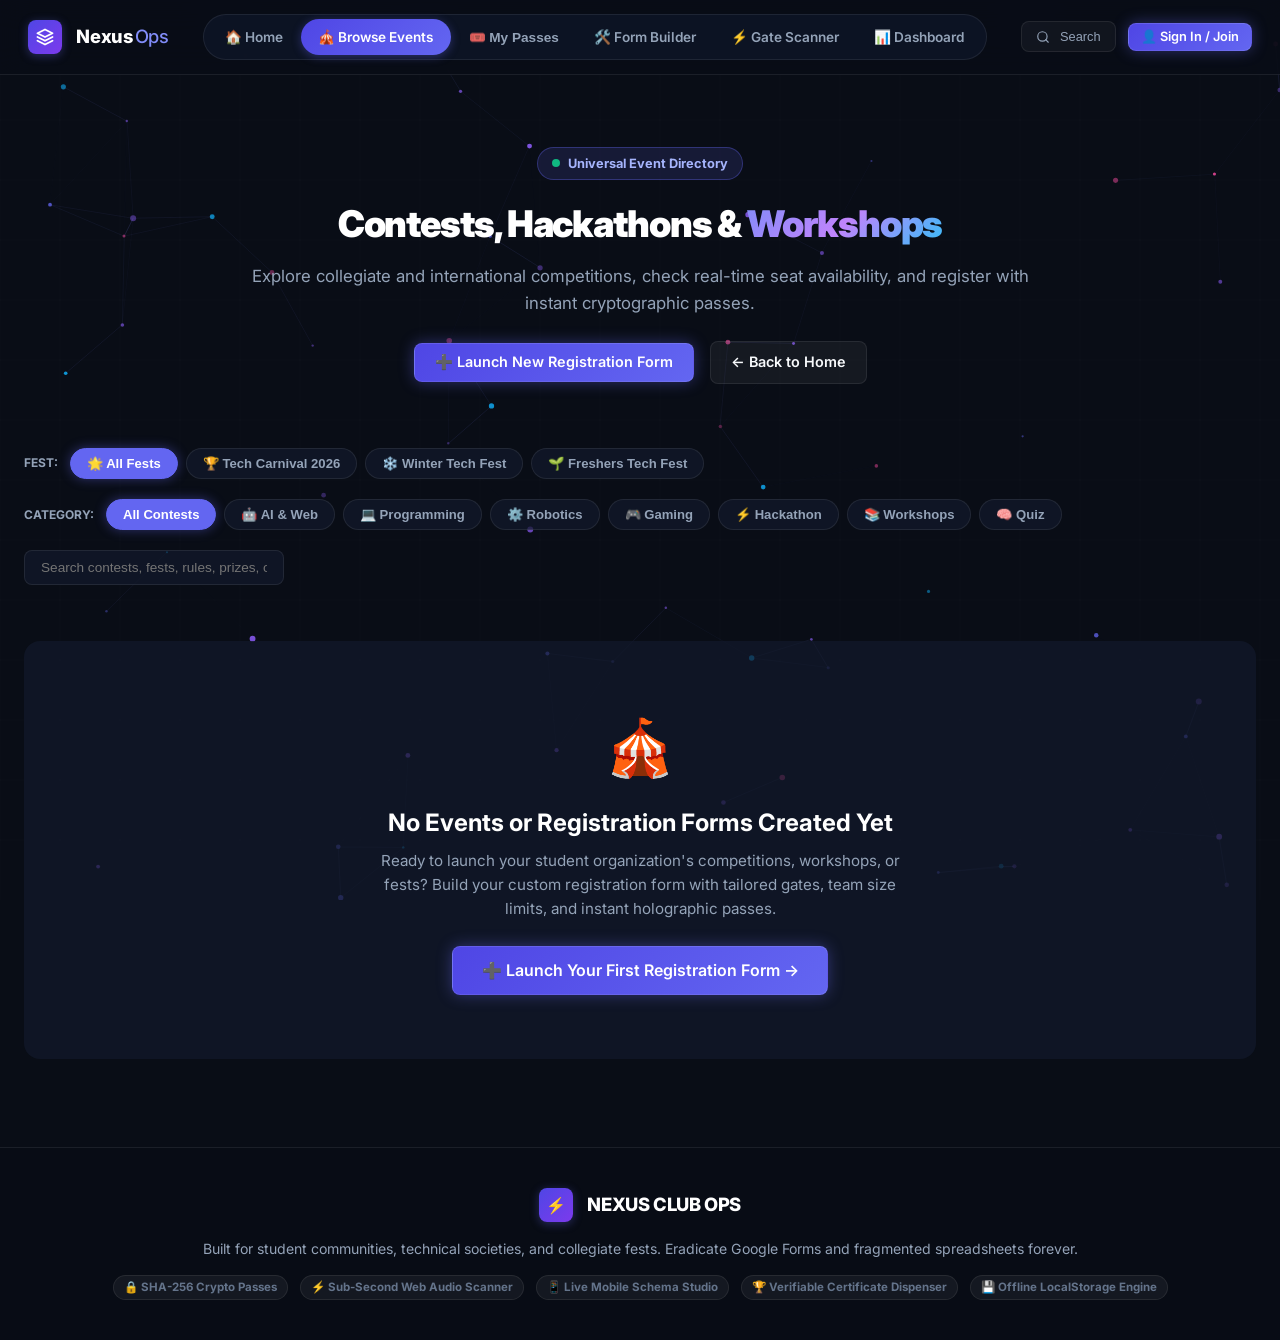
==== events.html @ 8cc02a8b "Create separate events.html showcase hyperlink and add dedicated landing page button" ====
<!DOCTYPE html>
<html lang="en">
<head>
  <meta charset="UTF-8">
  <meta name="viewport" content="width=device-width, initial-scale=1.0">
  <title>Events & Contests Showcase — NEXUS CLUB OPS</title>
  <meta name="description" content="Explore, filter, and register for university contests, hackathons, and workshops. Instant holographic passes with 0.4s gate check-in.">

  <!-- Inter and JetBrains Mono Fonts -->
  <link rel="preconnect" href="https://fonts.googleapis.com">
  <link rel="preconnect" href="https://fonts.gstatic.com" crossorigin>
  <link href="https://fonts.googleapis.com/css2?family=Inter:wght@300;400;500;600;700;800;900&family=JetBrains+Mono:wght@400;600;800&display=swap" rel="stylesheet">

  <link rel="stylesheet" href="styles/main.css">
</head>
<body>

  <!-- Interactive Constellation Network Canvas Background -->
  <canvas id="networkCanvas"></canvas>

  <div class="app-wrapper">
    <!-- Navigation Header -->
    <header class="nav-header">
      <div class="nav-inner">
        <div class="brand-group" onclick="window.location.href='index.html'" style="cursor:pointer;">
          <div class="brand-symbol">
            <svg width="18" height="18" viewBox="0 0 24 24" fill="none" stroke="currentColor" stroke-width="2.5" stroke-linecap="round" stroke-linejoin="round">
              <polygon points="12 2 2 7 12 12 22 7 12 2"></polygon>
              <polyline points="2 17 12 22 22 17"></polyline>
              <polyline points="2 12 12 17 22 12"></polyline>
            </svg>
          </div>
          <div class="brand-title-wrap">
            <span class="brand-name">Nexus<span class="brand-accent">Ops</span></span>
          </div>
        </div>

        <!-- Mode Navigation Tabs -->
        <nav class="nav-tabs-bar" aria-label="Main Navigation">
          <a href="index.html" class="nav-tab-btn">🏠 Home</a>
          <a href="events.html" class="nav-tab-btn active">🎪 Browse Events</a>
          <button class="nav-tab-btn" data-tab="myregs" onclick="window.nexusApp.openMyRegistrationsModal()">🎟️ My Passes</button>
          <a href="index.html?tab=studio" class="nav-tab-btn">🛠️ Form Builder</a>
          <a href="index.html?tab=scanner" class="nav-tab-btn">⚡ Gate Scanner</a>
          <a href="index.html?tab=admin" class="nav-tab-btn">📊 Dashboard</a>
        </nav>

        <!-- Right Actions -->
        <div class="nav-actions-right">
          <button class="search-trigger-btn" onclick="window.nexusApp.toggleCommandPalette()" title="Search">
            <svg width="14" height="14" viewBox="0 0 24 24" fill="none" stroke="currentColor" stroke-width="2" stroke-linecap="round" stroke-linejoin="round">
              <circle cx="11" cy="11" r="8"></circle>
              <line x1="21" y1="21" x2="16.65" y2="16.65"></line>
            </svg>
            <span>Search</span>
          </button>

          <!-- Authentication Profile & Sign-In Slot -->
          <div id="navAuthSlot"></div>
        </div>
      </div>
    </header>

    <!-- Main Events Showcase Content -->
    <main class="main-content">
      <section id="tabView-arena" class="tab-view-section active">
        
        <!-- Dedicated Header for Events Directory -->
        <div class="events-page-header">
          <div class="events-header-badge">
            <span class="live-pulse"></span>
            <span>Universal Event Directory</span>
          </div>
          <h1 class="events-page-title">
            Contests, Hackathons & <span class="gradient-text">Workshops</span>
          </h1>
          <p class="events-page-desc">
            Explore collegiate and international competitions, check real-time seat availability, and register with instant cryptographic passes.
          </p>
          <div class="events-header-actions">
            <button class="btn btn-primary btn-glow" onclick="window.nexusApp.handleCreateFormClick()">
              ➕ Launch New Registration Form
            </button>
            <a href="index.html" class="btn btn-secondary">
              &larr; Back to Home
            </a>
          </div>
        </div>

        <!-- Event Showcase & Filter Anchor (Rulebook Section) -->
        <div id="arenaFilterAnchor" class="arena-filter-bar">
          <div class="filter-pills-row" id="festFilterPillsRow">
            <span style="font-size:0.75rem; font-weight:700; color:var(--text-muted); text-transform:uppercase; margin-right:4px;">Fest:</span>
            <button class="filter-pill active" data-fest="all" onclick="window.nexusApp.setFestFilter('all')">
              🌟 All Fests
            </button>
            <button class="filter-pill" data-fest="fest-techcarnival-2026" onclick="window.nexusApp.setFestFilter('fest-techcarnival-2026')">
              🏆 Tech Carnival 2026
            </button>
            <button class="filter-pill" data-fest="fest-wintertech-2026" onclick="window.nexusApp.setFestFilter('fest-wintertech-2026')">
              ❄️ Winter Tech Fest
            </button>
            <button class="filter-pill" data-fest="fest-freshers-2027" onclick="window.nexusApp.setFestFilter('fest-freshers-2027')">
              🌱 Freshers Tech Fest
            </button>
          </div>

          <div class="filter-pills-row" id="categoryFilterPillsRow">
            <span style="font-size:0.75rem; font-weight:700; color:var(--text-muted); text-transform:uppercase; margin-right:4px;">Category:</span>
            <button class="filter-pill active" data-filter="all" onclick="window.nexusApp.setFilter('all')">
              All Contests
            </button>
            <button class="filter-pill" data-filter="ai" onclick="window.nexusApp.setFilter('ai')">
              🤖 AI & Web
            </button>
            <button class="filter-pill" data-filter="programming" onclick="window.nexusApp.setFilter('programming')">
              💻 Programming
            </button>
            <button class="filter-pill" data-filter="robotics" onclick="window.nexusApp.setFilter('robotics')">
              ⚙️ Robotics
            </button>
            <button class="filter-pill" data-filter="gaming" onclick="window.nexusApp.setFilter('gaming')">
              🎮 Gaming
            </button>
            <button class="filter-pill" data-filter="hackathon" onclick="window.nexusApp.setFilter('hackathon')">
              ⚡ Hackathon
            </button>
            <button class="filter-pill" data-filter="workshop" onclick="window.nexusApp.setFilter('workshop')">
              📚 Workshops
            </button>
            <button class="filter-pill" data-filter="quiz" onclick="window.nexusApp.setFilter('quiz')">
              🧠 Quiz
            </button>
          </div>

          <input type="text" id="eventSearchInput" class="events-search-input" 
            placeholder="Search contests, fests, rules, prizes, or venues..." 
            oninput="window.nexusApp.handleSearch(this.value)" />
        </div>

        <!-- Dynamic Events Grid -->
        <div id="eventsGridContainer" class="events-grid">
          <!-- Populated dynamically by app.js -->
        </div>

      </section>
    </main>

    <!-- Global Modal Container for Registration, Holographic Badges & Certificates -->
    <div id="globalModalContainer"></div>

    <!-- Quick Command Palette Modal (Ctrl+K) -->
    <div id="commandPaletteModal" class="command-palette-modal hidden" onclick="if(event.target===this) window.nexusApp.closeCommandPalette()">
      <div class="command-palette-card">
        <div class="cp-input-wrap">
          <span class="cp-icon">⚡</span>
          <input type="text" id="commandPaletteInput" class="cp-input" placeholder="Type to search events, switch views, or register..."
            oninput="window.nexusApp.renderCommandPaletteItems(this.value)" />
          <span class="kbd-shortcut">ESC</span>
        </div>
        <div class="cp-list" id="commandPaletteList"></div>
      </div>
    </div>

    <!-- Application Footer -->
    <footer class="app-footer">
      <div class="footer-inner">
        <div class="brand-group" onclick="window.location.href='index.html'" style="cursor:pointer;">
          <div class="brand-symbol">⚡</div>
          <span class="brand-name">NEXUS CLUB OPS</span>
        </div>
        <p class="footer-tagline">
          Built for student communities, technical societies, and collegiate fests. Eradicate Google Forms and fragmented spreadsheets forever.
        </p>
        <div class="footer-badges">
          <span class="f-badge">🔒 SHA-256 Crypto Passes</span>
          <span class="f-badge">⚡ Sub-Second Web Audio Scanner</span>
          <span class="f-badge">📱 Live Mobile Schema Studio</span>
          <span class="f-badge">🏆 Verifiable Certificate Dispenser</span>
          <span class="f-badge">💾 Offline LocalStorage Engine</span>
        </div>
      </div>
    </footer>
  </div>

  <!-- Application Bootstrap -->
  <script type="module" src="scripts/app.js"></script>
</body>
</html>
---- styles/main.css ----
/* ==========================================================================
   NEXUS CLUB OPS - NEXT-GEN SMART CAMPUS & FEST OPERATIONS OS
   ========================================================================== */

:root {
  --bg-primary: #090d16;
  --bg-secondary: #0f172a;
  --bg-card: rgba(18, 26, 44, 0.72);
  --bg-card-hover: rgba(26, 38, 64, 0.85);
  --border-subtle: rgba(255, 255, 255, 0.08);
  --border-glow: rgba(99, 102, 241, 0.35);

  --accent-indigo: #6366f1;
  --accent-violet: #8b5cf6;
  --accent-cyan: #06b6d4;
  --accent-emerald: #10b981;
  --accent-amber: #f59e0b;
  --accent-rose: #f43f5e;

  --text-main: #f8fafc;
  --text-muted: #94a3b8;
  --text-dim: #64748b;

  --font-main: 'Inter', -apple-system, BlinkMacSystemFont, 'Segoe UI', Roboto, sans-serif;
  --font-mono: 'JetBrains Mono', 'Fira Code', Menlo, Consolas, monospace;

  --radius-sm: 8px;
  --radius-md: 14px;
  --radius-lg: 20px;
  --radius-xl: 28px;

  --shadow-glow: 0 0 25px rgba(99, 102, 241, 0.25);
  --shadow-card: 0 10px 30px -10px rgba(0, 0, 0, 0.6);
}

*, *::before, *::after {
  box-sizing: border-box;
  margin: 0;
  padding: 0;
}

body {
  font-family: var(--font-main);
  background-color: var(--bg-primary);
  color: var(--text-main);
  line-height: 1.5;
  overflow-x: hidden;
  min-height: 100vh;
  position: relative;
  -webkit-font-smoothing: antialiased;
}

/* Background Canvas */
#networkCanvas {
  position: fixed;
  top: 0;
  left: 0;
  width: 100vw;
  height: 100vh;
  z-index: 0;
  pointer-events: auto;
}

.mono {
  font-family: var(--font-mono);
}

.app-wrapper {
  position: relative;
  z-index: 1;
  display: flex;
  flex-direction: column;
  min-height: 100vh;
}

/* ==========================================================================
   NAVIGATION HEADER
   ========================================================================== */

.nav-header {
  position: sticky;
  top: 0;
  z-index: 100;
  background: rgba(9, 13, 22, 0.82);
  backdrop-filter: blur(16px);
  -webkit-backdrop-filter: blur(16px);
  border-bottom: 1px solid var(--border-subtle);
  padding: 0.85rem 1.75rem;
}

.nav-inner {
  max-width: 1400px;
  margin: 0 auto;
  display: flex;
  align-items: center;
  justify-content: space-between;
  gap: 1.5rem;
}

.brand-group {
  display: flex;
  align-items: center;
  gap: 0.9rem;
  text-decoration: none;
  color: inherit;
  cursor: pointer;
}

.brand-symbol {
  width: 34px;
  height: 34px;
  border-radius: 8px;
  background: linear-gradient(135deg, #4f46e5, #7c3aed);
  display: flex;
  align-items: center;
  justify-content: center;
  color: #ffffff;
  box-shadow: 0 2px 10px rgba(99, 102, 241, 0.35);
}

.brand-title-wrap {
  display: flex;
  align-items: center;
}

.brand-name {
  font-weight: 800;
  font-size: 1.15rem;
  letter-spacing: -0.02em;
  color: #ffffff;
}

.brand-accent {
  color: #818cf8;
  font-weight: 500;
  margin-left: 2px;
}

.nav-tools-dropdown {
  position: relative;
}

.icon-only-btn {
  padding: 0.45rem 0.6rem;
  font-size: 0.95rem;
  display: flex;
  align-items: center;
  justify-content: center;
}

.nav-tabs-bar {
  display: flex;
  background: rgba(15, 23, 42, 0.7);
  padding: 4px;
  border-radius: 999px;
  border: 1px solid var(--border-subtle);
}

.nav-tab-btn {
  background: transparent;
  border: none;
  color: var(--text-muted);
  font-weight: 600;
  font-size: 0.85rem;
  padding: 0.5rem 1.1rem;
  border-radius: 999px;
  cursor: pointer;
  transition: all 0.2s cubic-bezier(0.16, 1, 0.3, 1);
  display: flex;
  align-items: center;
  gap: 0.45rem;
  text-decoration: none;
}

.nav-tab-btn:hover {
  color: var(--text-main);
  background: rgba(255, 255, 255, 0.05);
}

.nav-tab-btn.active {
  color: #ffffff;
  background: linear-gradient(135deg, #4f46e5, #6366f1);
  box-shadow: 0 2px 10px rgba(99, 102, 241, 0.35);
}

.nav-actions-right {
  display: flex;
  align-items: center;
  gap: 0.75rem;
}

.search-trigger-btn {
  background: rgba(255, 255, 255, 0.04);
  border: 1px solid var(--border-subtle);
  color: var(--text-muted);
  padding: 0.45rem 0.9rem;
  border-radius: var(--radius-sm);
  font-size: 0.8rem;
  display: flex;
  align-items: center;
  gap: 0.6rem;
  cursor: pointer;
  transition: border-color 0.2s;
}

.search-trigger-btn:hover {
  border-color: rgba(99, 102, 241, 0.4);
  color: var(--text-main);
}

.kbd-shortcut {
  background: rgba(255, 255, 255, 0.08);
  border-radius: 4px;
  padding: 2px 5px;
  font-size: 0.7rem;
  font-family: var(--font-mono);
}

.util-btn {
  background: transparent;
  border: 1px solid var(--border-subtle);
  color: var(--text-muted);
  font-size: 0.8rem;
  padding: 0.45rem 0.8rem;
  border-radius: var(--radius-sm);
  cursor: pointer;
  transition: all 0.2s;
}

.util-btn:hover {
  border-color: var(--border-glow);
  color: var(--text-main);
}

/* ==========================================================================
   BUTTONS & COMMON UI
   ========================================================================== */

.btn {
  font-family: inherit;
  font-weight: 600;
  font-size: 0.9rem;
  padding: 0.6rem 1.25rem;
  border-radius: var(--radius-sm);
  border: 1px solid transparent;
  cursor: pointer;
  transition: all 0.2s cubic-bezier(0.16, 1, 0.3, 1);
  display: inline-flex;
  align-items: center;
  justify-content: center;
  gap: 0.5rem;
  text-decoration: none;
}

.btn-primary {
  background: linear-gradient(135deg, #4f46e5, #6366f1);
  color: #ffffff;
  border-color: rgba(255, 255, 255, 0.1);
}

.btn-primary:hover {
  background: linear-gradient(135deg, #4338ca, #4f46e5);
  transform: translateY(-1px);
}

.btn-secondary {
  background: rgba(255, 255, 255, 0.05);
  color: var(--text-main);
  border-color: var(--border-subtle);
}

.btn-secondary:hover {
  background: rgba(255, 255, 255, 0.09);
  border-color: rgba(255, 255, 255, 0.2);
}

.btn-glow {
  box-shadow: 0 0 15px rgba(99, 102, 241, 0.4);
}

.btn-glow:hover {
  box-shadow: 0 0 25px rgba(99, 102, 241, 0.65);
}

.btn-sm {
  padding: 0.35rem 0.75rem;
  font-size: 0.8rem;
}

.btn-lg {
  padding: 0.85rem 1.8rem;
  font-size: 1rem;
}

.btn-block {
  width: 100%;
}

.btn-disabled {
  opacity: 0.5;
  cursor: not-allowed;
  pointer-events: none;
}

/* Live Pulse Indicator */
.live-pulse {
  display: inline-block;
  width: 8px;
  height: 8px;
  border-radius: 50%;
  background: #10b981;
  box-shadow: 0 0 0 0 rgba(16, 185, 129, 0.7);
  animation: pulseAnim 1.8s infinite;
}

@keyframes pulseAnim {
  0% { transform: scale(0.95); box-shadow: 0 0 0 0 rgba(16, 185, 129, 0.7); }
  70% { transform: scale(1.1); box-shadow: 0 0 0 8px rgba(16, 185, 129, 0); }
  100% { transform: scale(0.95); box-shadow: 0 0 0 0 rgba(16, 185, 129, 0); }
}

/* ==========================================================================
   VIEWS / TABS
   ========================================================================== */

.main-content {
  flex: 1;
  max-width: 1400px;
  width: 100%;
  margin: 0 auto;
  padding: 2rem 1.5rem 4rem;
}

.tab-view-section {
  display: none;
}

.tab-view-section.active {
  display: block;
  animation: fadeIn 0.35s ease forwards;
}

@keyframes fadeIn {
  from { opacity: 0; transform: translateY(8px); }
  to { opacity: 1; transform: translateY(0); }
}

/* ==========================================================================
   HERO SECTION (FEST ARENA)
   ========================================================================== */

.hero-arena {
  margin-bottom: 3.5rem;
  text-align: center;
  padding: 3rem 1.5rem 2rem;
  position: relative;
}

.hero-badge-capsule {
  display: inline-flex;
  align-items: center;
  gap: 0.6rem;
  background: rgba(99, 102, 241, 0.12);
  border: 1px solid rgba(99, 102, 241, 0.3);
  padding: 0.35rem 1rem;
  border-radius: 999px;
  font-size: 0.82rem;
  font-weight: 700;
  color: #a5b4fc;
  margin-bottom: 1.5rem;
}

.hero-headline {
  font-size: clamp(2.4rem, 5.5vw, 4.2rem);
  font-weight: 900;
  line-height: 1.1;
  letter-spacing: -0.03em;
  margin-bottom: 1.25rem;
  max-width: 950px;
  margin-left: auto;
  margin-right: auto;
}

.gradient-text {
  background: linear-gradient(135deg, #818cf8 0%, #c084fc 50%, #38bdf8 100%);
  -webkit-background-clip: text;
  -webkit-text-fill-color: transparent;
}

.hero-subtitle {
  font-size: clamp(1.05rem, 2vw, 1.25rem);
  color: var(--text-muted);
  max-width: 720px;
  margin: 0 auto 2.5rem;
}

.hero-cta-row {
  display: flex;
  align-items: center;
  justify-content: center;
  gap: 1rem;
  flex-wrap: wrap;
  margin-bottom: 3rem;
}

/* Live Telemetry Bar */
.hero-telemetry-bar {
  display: grid;
  grid-template-columns: repeat(auto-fit, minmax(200px, 1fr));
  gap: 1.25rem;
  max-width: 1050px;
  margin: 0 auto 3rem;
}

.telemetry-card {
  background: var(--bg-card);
  backdrop-filter: blur(12px);
  -webkit-backdrop-filter: blur(12px);
  border: 1px solid var(--border-subtle);
  border-radius: var(--radius-md);
  padding: 1.25rem;
  text-align: left;
  transition: transform 0.2s, border-color 0.2s;
}

.telemetry-card:hover {
  transform: translateY(-2px);
  border-color: var(--border-glow);
}

.t-number {
  font-size: 1.9rem;
  font-weight: 800;
  color: var(--text-main);
  letter-spacing: -0.02em;
}

.t-label {
  font-size: 0.8rem;
  color: var(--text-muted);
  font-weight: 600;
}

.t-tag {
  font-size: 0.72rem;
  font-weight: 700;
  margin-top: 0.35rem;
}

.text-emerald { color: #10b981; }
.text-cyan { color: #06b6d4; }
.text-amber { color: #f59e0b; }
.text-rose { color: #f43f5e; }

/* ==========================================================================
   EVENT SHOWCASE & CARDS
   ========================================================================== */

.arena-filter-bar {
  display: flex;
  align-items: center;
  justify-content: space-between;
  gap: 1.25rem;
  flex-wrap: wrap;
  margin-bottom: 2rem;
}

.filter-pills-row {
  display: flex;
  align-items: center;
  gap: 0.5rem;
  flex-wrap: wrap;
}

.filter-pill {
  background: var(--bg-card);
  border: 1px solid var(--border-subtle);
  color: var(--text-muted);
  font-weight: 600;
  font-size: 0.82rem;
  padding: 0.45rem 1rem;
  border-radius: 999px;
  cursor: pointer;
  transition: all 0.2s;
}

.filter-pill:hover {
  color: var(--text-main);
  border-color: rgba(255, 255, 255, 0.2);
}

.filter-pill.active {
  background: var(--accent-indigo);
  color: #ffffff;
  border-color: var(--accent-indigo);
  box-shadow: 0 0 12px rgba(99, 102, 241, 0.4);
}

.events-search-input {
  background: var(--bg-card);
  border: 1px solid var(--border-subtle);
  color: var(--text-main);
  padding: 0.55rem 1rem;
  border-radius: var(--radius-sm);
  font-size: 0.85rem;
  min-width: 260px;
}

.events-search-input:focus {
  outline: none;
  border-color: var(--accent-indigo);
}

.events-grid {
  display: grid;
  grid-template-columns: repeat(auto-fill, minmax(360px, 1fr));
  gap: 1.75rem;
}

@media (max-width: 480px) {
  .events-grid { grid-template-columns: 1fr; }
}

.event-card {
  background: var(--bg-card);
  backdrop-filter: blur(12px);
  -webkit-backdrop-filter: blur(12px);
  border: 1px solid var(--border-subtle);
  border-radius: var(--radius-lg);
  overflow: hidden;
  display: flex;
  flex-direction: column;
  transition: transform 0.25s cubic-bezier(0.16, 1, 0.3, 1), border-color 0.25s, box-shadow 0.25s;
}

.event-card:hover {
  transform: translateY(-5px);
  border-color: var(--border-glow);
  box-shadow: var(--shadow-card), 0 0 20px rgba(99, 102, 241, 0.15);
}

.event-card-banner {
  padding: 1.5rem;
  min-height: 140px;
  display: flex;
  flex-direction: column;
  justify-content: space-between;
  position: relative;
}

.banner-top-row {
  display: flex;
  align-items: center;
  justify-content: space-between;
  gap: 0.5rem;
}

.event-club-badge {
  background: rgba(0, 0, 0, 0.35);
  backdrop-filter: blur(6px);
  font-size: 0.72rem;
  font-weight: 700;
  padding: 3px 9px;
  border-radius: 999px;
  color: #ffffff;
  border: 1px solid rgba(255, 255, 255, 0.2);
}

.event-tier-badge {
  background: #ffffff;
  color: #0f172a;
  font-size: 0.7rem;
  font-weight: 800;
  padding: 3px 9px;
  border-radius: 999px;
}

.event-category-chip {
  font-size: 0.68rem;
  font-weight: 800;
  color: rgba(255, 255, 255, 0.8);
  letter-spacing: 0.05em;
  margin-bottom: 0.25rem;
  display: block;
}

.event-card-title {
  font-size: 1.3rem;
  font-weight: 800;
  color: #ffffff;
  line-height: 1.25;
}

.event-card-body {
  padding: 1.5rem;
  display: flex;
  flex-direction: column;
  flex: 1;
}

.event-tagline {
  color: var(--text-muted);
  font-size: 0.88rem;
  margin-bottom: 1.25rem;
  line-height: 1.45;
}

.event-details-grid {
  display: grid;
  grid-template-columns: 1fr 1fr;
  gap: 0.75rem;
  margin-bottom: 1.25rem;
}

.detail-item {
  display: flex;
  align-items: center;
  gap: 0.5rem;
  font-size: 0.8rem;
  color: var(--text-muted);
}

.d-icon {
  font-size: 0.95rem;
}

/* Quota Meter */
.capacity-meter-box {
  background: rgba(0, 0, 0, 0.25);
  border: 1px solid var(--border-subtle);
  border-radius: var(--radius-sm);
  padding: 0.75rem;
  margin-bottom: 1.25rem;
}

.capacity-meter-header {
  display: flex;
  justify-content: space-between;
  align-items: center;
  font-size: 0.78rem;
  color: var(--text-muted);
  margin-bottom: 0.45rem;
}

.capacity-meter-track {
  height: 6px;
  background: rgba(255, 255, 255, 0.08);
  border-radius: 999px;
  overflow: hidden;
}

.capacity-meter-fill {
  height: 100%;
  border-radius: 999px;
  transition: width 0.4s ease;
}

.event-card-footer {
  margin-top: auto;
  display: flex;
  align-items: center;
  justify-content: space-between;
  gap: 0.75rem;
}

/* Empty State */
.empty-state-box {
  grid-column: 1 / -1;
  text-align: center;
  padding: 4rem 1.5rem;
  background: var(--bg-card);
  border-radius: var(--radius-lg);
  border: 1px dashed var(--border-subtle);
}

.empty-icon {
  font-size: 3rem;
  margin-bottom: 1rem;
}

/* ==========================================================================
   FORM BUILDER STUDIO ("GOOGLE FORMS KILLER")
   ========================================================================== */

.studio-layout-grid {
  display: grid;
  grid-template-columns: 1.4fr 1fr;
  gap: 2.5rem;
  align-items: start;
}

@media (max-width: 1024px) {
  .studio-layout-grid { grid-template-columns: 1fr; }
}

.fb-studio-wrapper {
  display: flex;
  flex-direction: column;
  gap: 2rem;
}

.fb-meta-section, .fb-fields-section {
  background: var(--bg-card);
  backdrop-filter: blur(12px);
  -webkit-backdrop-filter: blur(12px);
  border: 1px solid var(--border-subtle);
  border-radius: var(--radius-lg);
  padding: 1.75rem;
}

.fb-section-title {
  font-size: 1.15rem;
  font-weight: 800;
  margin-bottom: 1.25rem;
  display: flex;
  align-items: center;
  gap: 0.6rem;
}

.fb-grid-2 {
  display: grid;
  grid-template-columns: 1fr 1fr;
  gap: 1.25rem;
}

@media (max-width: 600px) {
  .fb-grid-2 { grid-template-columns: 1fr; }
}

.fb-label {
  display: block;
  font-size: 0.82rem;
  font-weight: 700;
  color: var(--text-muted);
  margin-bottom: 0.35rem;
}

.fb-sublabel {
  display: block;
  font-size: 0.78rem;
  font-weight: 600;
  color: var(--text-dim);
  margin-bottom: 0.3rem;
}

.fb-hint {
  font-size: 0.72rem;
  color: var(--accent-indigo);
  display: block;
  margin-top: 0.3rem;
}

.fb-input {
  width: 100%;
  background: rgba(15, 23, 42, 0.8);
  border: 1px solid var(--border-subtle);
  color: var(--text-main);
  padding: 0.6rem 0.85rem;
  border-radius: var(--radius-sm);
  font-family: inherit;
  font-size: 0.88rem;
}

.fb-input:focus {
  outline: none;
  border-color: var(--accent-indigo);
}

.fb-fields-header {
  display: flex;
  justify-content: space-between;
  align-items: center;
  flex-wrap: wrap;
  gap: 1rem;
  margin-bottom: 1.25rem;
}

.fb-add-field-bar {
  display: flex;
  align-items: center;
  gap: 0.45rem;
  flex-wrap: wrap;
}

.fb-add-label {
  font-size: 0.78rem;
  color: var(--text-muted);
  font-weight: 600;
}

.fb-chip {
  background: rgba(99, 102, 241, 0.15);
  border: 1px solid rgba(99, 102, 241, 0.3);
  color: #a5b4fc;
  font-size: 0.76rem;
  font-weight: 700;
  padding: 3px 9px;
  border-radius: 999px;
  cursor: pointer;
  transition: all 0.2s;
}

.fb-chip:hover {
  background: var(--accent-indigo);
  color: #ffffff;
}

.fb-fields-list {
  display: flex;
  flex-direction: column;
  gap: 1rem;
}

.fb-field-card {
  background: rgba(15, 23, 42, 0.6);
  border: 1px solid var(--border-subtle);
  border-radius: var(--radius-md);
  padding: 1.2rem;
  transition: border-color 0.2s;
}

.fb-field-card:hover {
  border-color: rgba(255, 255, 255, 0.18);
}

.fb-field-card-header {
  display: flex;
  justify-content: space-between;
  align-items: center;
  margin-bottom: 0.85rem;
}

.fb-field-drag-badge {
  font-size: 0.72rem;
  font-weight: 800;
  color: var(--accent-cyan);
  letter-spacing: 0.05em;
}

.fb-btn-remove {
  background: transparent;
  border: none;
  color: var(--accent-rose);
  font-size: 0.78rem;
  cursor: pointer;
  padding: 2px 6px;
  border-radius: 4px;
}

.fb-btn-remove:hover {
  background: rgba(244, 63, 94, 0.15);
}

.fb-row {
  display: flex;
  gap: 1rem;
  align-items: flex-end;
}

.fb-col {
  flex: 1;
}

.fb-col-check {
  flex: 0 0 auto;
  display: flex;
  flex-direction: column;
  align-items: center;
}

.fb-field-options {
  margin-top: 0.75rem;
}

/* Toggle Switch */
.fb-toggle-switch {
  position: relative;
  display: inline-block;
  width: 44px;
  height: 24px;
}

.fb-toggle-switch input {
  opacity: 0;
  width: 0;
  height: 0;
}

.fb-toggle-slider {
  position: absolute;
  cursor: pointer;
  top: 0; left: 0; right: 0; bottom: 0;
  background-color: rgba(255, 255, 255, 0.15);
  border-radius: 24px;
  transition: 0.3s;
}

.fb-toggle-slider::before {
  position: absolute;
  content: "";
  height: 18px;
  width: 18px;
  left: 3px;
  bottom: 3px;
  background-color: white;
  border-radius: 50%;
  transition: 0.3s;
}

.fb-toggle-switch input:checked + .fb-toggle-slider {
  background-color: var(--accent-indigo);
}

.fb-toggle-switch input:checked + .fb-toggle-slider::before {
  transform: translateX(20px);
}

.fb-deploy-box {
  display: flex;
  flex-direction: column;
  align-items: center;
  gap: 0.6rem;
  padding: 1.5rem;
  background: var(--bg-card);
  border: 1px solid var(--border-glow);
  border-radius: var(--radius-lg);
  text-align: center;
}

.fb-deploy-note {
  font-size: 0.8rem;
  color: var(--text-muted);
}

/* Phone Bezel Simulator */
.phone-preview-col {
  position: sticky;
  top: 90px;
  display: flex;
  justify-content: center;
}

.phone-device-bezel {
  width: 330px;
  height: 670px;
  background: #030712;
  border: 12px solid #1e293b;
  border-radius: 46px;
  box-shadow: 0 25px 50px -12px rgba(0, 0, 0, 0.85), 0 0 35px rgba(99, 102, 241, 0.2);
  position: relative;
  overflow: hidden;
}

.phone-notch {
  position: absolute;
  top: 0;
  left: 50%;
  transform: translateX(-50%);
  width: 120px;
  height: 22px;
  background: #1e293b;
  border-bottom-left-radius: 14px;
  border-bottom-right-radius: 14px;
  z-index: 10;
}

.phone-screen {
  width: 100%;
  height: 100%;
  background: #0b1120;
  color: #ffffff;
  display: flex;
  flex-direction: column;
  overflow: hidden;
}

.phone-status-bar {
  padding: 0.4rem 1rem;
  font-size: 0.7rem;
  font-weight: 600;
  color: rgba(255, 255, 255, 0.6);
  display: flex;
  justify-content: space-between;
  margin-top: 18px;
}

.phone-app-header {
  padding: 0.9rem 1.1rem;
  background: linear-gradient(135deg, #312e81, #1e1b4b);
  border-bottom: 1px solid rgba(255, 255, 255, 0.1);
}

.phone-event-badge {
  font-size: 0.65rem;
  font-weight: 800;
  color: #38bdf8;
  letter-spacing: 0.05em;
}

.phone-event-title {
  font-size: 1.05rem;
  font-weight: 800;
  line-height: 1.2;
  margin: 0.25rem 0;
}

.phone-event-meta {
  display: flex;
  gap: 0.8rem;
  font-size: 0.72rem;
  color: #c7d2fe;
}

.phone-content-scroll {
  flex: 1;
  overflow-y: auto;
  padding: 1rem;
}

.phone-content-scroll::-webkit-scrollbar {
  width: 3px;
}
.phone-content-scroll::-webkit-scrollbar-thumb {
  background: rgba(255, 255, 255, 0.2);
}

.phone-info-card {
  display: flex;
  align-items: center;
  gap: 0.6rem;
  background: rgba(99, 102, 241, 0.1);
  border: 1px solid rgba(99, 102, 241, 0.25);
  padding: 0.6rem;
  border-radius: 8px;
  margin-bottom: 1rem;
}

.phone-card-icon {
  font-size: 1.2rem;
}

.phone-info-card strong {
  font-size: 0.75rem;
  display: block;
}

.phone-info-card p {
  font-size: 0.68rem;
  color: var(--text-muted);
}

.phone-field-group {
  margin-bottom: 0.85rem;
}

.phone-field-label {
  display: block;
  font-size: 0.72rem;
  font-weight: 600;
  color: var(--text-muted);
  margin-bottom: 0.25rem;
}

.phone-field-label .req {
  color: var(--accent-rose);
}

.phone-input {
  width: 100%;
  background: rgba(255, 255, 255, 0.06);
  border: 1px solid rgba(255, 255, 255, 0.12);
  color: #ffffff;
  padding: 0.45rem 0.65rem;
  border-radius: 6px;
  font-size: 0.78rem;
}

.phone-radios {
  display: flex;
  flex-direction: column;
  gap: 0.35rem;
}

.phone-radio-label {
  display: flex;
  align-items: center;
  gap: 0.45rem;
  font-size: 0.74rem;
  color: var(--text-muted);
}

.phone-submit-btn {
  width: 100%;
  background: linear-gradient(135deg, #4f46e5, #6366f1);
  color: #ffffff;
  border: none;
  padding: 0.65rem;
  border-radius: 8px;
  font-weight: 700;
  font-size: 0.82rem;
  cursor: pointer;
  margin-top: 1rem;
}

/* ==========================================================================
   GATE CHECK-IN & SCANNER TERMINAL
   ========================================================================== */

.scanner-terminal-grid {
  display: grid;
  grid-template-columns: 1.2fr 1fr;
  gap: 2rem;
}

@media (max-width: 900px) {
  .scanner-terminal-grid { grid-template-columns: 1fr; }
}

.scanner-card {
  background: var(--bg-card);
  backdrop-filter: blur(14px);
  -webkit-backdrop-filter: blur(14px);
  border: 1px solid var(--border-subtle);
  border-radius: var(--radius-lg);
  padding: 1.75rem;
}

.scanner-card-header {
  display: flex;
  align-items: center;
  justify-content: space-between;
  margin-bottom: 1.25rem;
  flex-wrap: wrap;
  gap: 1rem;
}

.scanner-title-badge {
  display: flex;
  align-items: center;
  gap: 0.5rem;
  font-weight: 800;
  font-size: 0.85rem;
  color: var(--accent-emerald);
  letter-spacing: 0.05em;
}

.scanner-gate-selector {
  display: flex;
  align-items: center;
  gap: 0.5rem;
  font-size: 0.82rem;
  color: var(--text-muted);
}

.scanner-select {
  background: rgba(15, 23, 42, 0.8);
  border: 1px solid var(--border-subtle);
  color: var(--text-main);
  padding: 0.35rem 0.7rem;
  border-radius: var(--radius-sm);
  font-size: 0.82rem;
}

.viewfinder-box {
  width: 100%;
  height: 280px;
  background: #020617;
  border-radius: var(--radius-md);
  position: relative;
  overflow: hidden;
  border: 2px solid rgba(99, 102, 241, 0.3);
  display: flex;
  align-items: center;
  justify-content: center;
}

.viewfinder-laser {
  position: absolute;
  top: 0;
  left: 0;
  width: 100%;
  height: 2px;
  background: linear-gradient(90deg, transparent, #ef4444, transparent);
  box-shadow: 0 0 12px #ef4444;
  animation: laserSweep 2.2s infinite ease-in-out;
  z-index: 5;
}

@keyframes laserSweep {
  0% { top: 10%; }
  50% { top: 90%; }
  100% { top: 10%; }
}

.viewfinder-corners .corner {
  position: absolute;
  width: 25px;
  height: 25px;
  border-color: #6366f1;
  border-style: solid;
  z-index: 6;
}

.corner.tl { top: 20px; left: 20px; border-width: 3px 0 0 3px; }
.corner.tr { top: 20px; right: 20px; border-width: 3px 3px 0 0; }
.corner.bl { bottom: 20px; left: 20px; border-width: 0 0 3px 3px; }
.corner.br { bottom: 20px; right: 20px; border-width: 0 3px 3px 0; }

.scanner-video {
  width: 100%;
  height: 100%;
  object-fit: cover;
  display: none;
}

.viewfinder-overlay {
  display: flex;
  flex-direction: column;
  align-items: center;
  text-align: center;
  gap: 0.5rem;
  z-index: 4;
  padding: 1rem;
}

.viewfinder-icon {
  font-size: 2.2rem;
}

.viewfinder-text {
  font-weight: 700;
  font-size: 0.95rem;
}

.viewfinder-sub {
  font-size: 0.78rem;
  color: var(--text-dim);
}

.scanner-manual-bar {
  margin-top: 1.5rem;
}

.scanner-input-group {
  display: flex;
  gap: 0.5rem;
  margin-bottom: 0.75rem;
}

.scanner-input {
  flex: 1;
  background: rgba(15, 23, 42, 0.8);
  border: 1px solid var(--border-subtle);
  color: var(--text-main);
  padding: 0.65rem 0.9rem;
  border-radius: var(--radius-sm);
  font-size: 0.9rem;
}

.scanner-test-chips {
  display: flex;
  align-items: center;
  gap: 0.45rem;
  flex-wrap: wrap;
}

.chips-label {
  font-size: 0.75rem;
  color: var(--text-dim);
  font-weight: 600;
}

.chip-btn {
  background: rgba(255, 255, 255, 0.05);
  border: 1px solid var(--border-subtle);
  color: var(--text-muted);
  font-size: 0.74rem;
  padding: 3px 8px;
  border-radius: 4px;
  cursor: pointer;
  font-family: var(--font-mono);
}

.chip-btn:hover {
  background: rgba(255, 255, 255, 0.1);
  color: var(--text-main);
}

.chip-btn.chip-error {
  border-color: rgba(244, 63, 94, 0.4);
  color: #fda4af;
}

/* Result Card */
.scan-result-card {
  margin-top: 1.25rem;
  border-radius: var(--radius-md);
  padding: 1.25rem;
  border: 1px solid;
  animation: fadeIn 0.25s ease;
}

.scan-result-card.hidden {
  display: none;
}

.result-success {
  background: rgba(16, 185, 129, 0.1);
  border-color: rgba(16, 185, 129, 0.4);
}

.result-warning {
  background: rgba(245, 158, 11, 0.12);
  border-color: rgba(245, 158, 11, 0.5);
}

.result-error {
  background: rgba(244, 63, 94, 0.12);
  border-color: rgba(244, 63, 94, 0.5);
}

.res-head {
  display: flex;
  align-items: center;
  gap: 0.85rem;
  margin-bottom: 0.85rem;
}

.res-icon {
  font-size: 1.8rem;
}

.res-title {
  font-weight: 800;
  font-size: 1.1rem;
}

.res-sub {
  font-size: 0.78rem;
  color: var(--text-muted);
}

.res-attendee-name {
  font-size: 1.2rem;
  font-weight: 800;
  margin-bottom: 0.35rem;
}

.res-meta-line {
  display: flex;
  gap: 1.2rem;
  font-size: 0.82rem;
  color: var(--text-muted);
  margin-bottom: 0.4rem;
}

.res-team-box {
  background: rgba(0, 0, 0, 0.2);
  padding: 0.45rem 0.75rem;
  border-radius: 6px;
  font-size: 0.82rem;
  margin-bottom: 0.45rem;
}

.res-diet-tag {
  font-size: 0.76rem;
  color: #c7d2fe;
}

/* Scanner Right Stats & Log */
.scanner-stats-col {
  display: flex;
  flex-direction: column;
  gap: 1.5rem;
}

.scanner-metrics-grid {
  display: grid;
  grid-template-columns: 1fr 1fr;
  gap: 1rem;
}

.sc-metric-card {
  background: var(--bg-card);
  backdrop-filter: blur(12px);
  -webkit-backdrop-filter: blur(12px);
  border: 1px solid var(--border-subtle);
  border-radius: var(--radius-md);
  padding: 1.15rem;
}

.metric-label {
  font-size: 0.75rem;
  font-weight: 600;
  color: var(--text-muted);
}

.metric-val {
  font-size: 1.8rem;
  font-weight: 800;
  margin: 0.2rem 0;
}

.metric-sub {
  font-size: 0.72rem;
  color: var(--text-dim);
}

.scanner-log-card {
  background: var(--bg-card);
  backdrop-filter: blur(12px);
  -webkit-backdrop-filter: blur(12px);
  border: 1px solid var(--border-subtle);
  border-radius: var(--radius-lg);
  padding: 1.5rem;
  flex: 1;
}

.scanner-log-header {
  display: flex;
  justify-content: space-between;
  align-items: center;
  margin-bottom: 1rem;
}

.log-title {
  font-weight: 800;
  font-size: 0.95rem;
}

.log-badge {
  background: rgba(255, 255, 255, 0.08);
  font-size: 0.72rem;
  padding: 2px 7px;
  border-radius: 999px;
  color: var(--text-muted);
}

.scanner-log-list {
  display: flex;
  flex-direction: column;
  gap: 0.65rem;
  max-height: 380px;
  overflow-y: auto;
}

.scanner-log-row {
  display: flex;
  align-items: center;
  gap: 0.75rem;
  padding: 0.65rem 0.85rem;
  border-radius: var(--radius-sm);
  background: rgba(15, 23, 42, 0.6);
  border: 1px solid var(--border-subtle);
  font-size: 0.82rem;
}

.scanner-log-row.log-success { border-left: 3px solid var(--accent-emerald); }
.scanner-log-row.log-warning { border-left: 3px solid var(--accent-amber); }
.scanner-log-row.log-danger { border-left: 3px solid var(--accent-rose); }

.log-info {
  flex: 1;
}

.log-attendee {
  font-weight: 700;
}

.log-event {
  font-size: 0.72rem;
  color: var(--text-dim);
}

.log-time {
  font-family: var(--font-mono);
  font-size: 0.72rem;
  color: var(--text-muted);
}

/* ==========================================================================
   ADMIN COMMAND CENTER & ANALYTICS
   ========================================================================== */

.admin-dashboard-wrap {
  display: flex;
  flex-direction: column;
  gap: 2rem;
}

.admin-kpi-grid {
  display: grid;
  grid-template-columns: repeat(auto-fit, minmax(240px, 1fr));
  gap: 1.25rem;
}

.kpi-card {
  background: var(--bg-card);
  backdrop-filter: blur(14px);
  -webkit-backdrop-filter: blur(14px);
  border: 1px solid var(--border-subtle);
  border-radius: var(--radius-md);
  padding: 1.5rem;
  display: flex;
  gap: 1.25rem;
  align-items: center;
}

.kpi-icon-wrap {
  width: 52px;
  height: 52px;
  border-radius: var(--radius-sm);
  display: flex;
  align-items: center;
  justify-content: center;
  font-size: 1.6rem;
}

.bg-indigo-subtle { background: rgba(99, 102, 241, 0.15); }
.bg-emerald-subtle { background: rgba(16, 185, 129, 0.15); }
.bg-cyan-subtle { background: rgba(6, 182, 212, 0.15); }
.bg-purple-subtle { background: rgba(139, 92, 246, 0.15); }

.kpi-value {
  font-size: 1.9rem;
  font-weight: 800;
  line-height: 1.1;
}

.kpi-label {
  font-size: 0.8rem;
  color: var(--text-muted);
  font-weight: 600;
}

.kpi-trend {
  font-size: 0.72rem;
  font-weight: 700;
  margin-top: 0.25rem;
}

.admin-charts-grid {
  display: grid;
  grid-template-columns: 1fr 1fr;
  gap: 1.5rem;
}

@media (max-width: 900px) {
  .admin-charts-grid { grid-template-columns: 1fr; }
}

.admin-chart-card {
  background: var(--bg-card);
  backdrop-filter: blur(14px);
  -webkit-backdrop-filter: blur(14px);
  border: 1px solid var(--border-subtle);
  border-radius: var(--radius-lg);
  padding: 1.75rem;
}

.chart-header {
  display: flex;
  justify-content: space-between;
  align-items: center;
  margin-bottom: 1.25rem;
}

.chart-title {
  font-weight: 800;
  font-size: 1rem;
}

.chart-pill {
  font-size: 0.72rem;
  background: rgba(255, 255, 255, 0.08);
  padding: 3px 8px;
  border-radius: 999px;
  color: var(--text-muted);
}

.canvas-chart-container {
  width: 100%;
}

/* Broadcast Card */
.admin-broadcast-card {
  background: var(--bg-card);
  border: 1px solid var(--border-subtle);
  border-radius: var(--radius-lg);
  padding: 1.75rem;
}

.broadcast-header {
  display: flex;
  justify-content: space-between;
  align-items: center;
  flex-wrap: wrap;
  gap: 0.5rem;
  margin-bottom: 1rem;
}

.broadcast-title {
  font-size: 1.05rem;
  font-weight: 800;
  display: flex;
  align-items: center;
  gap: 0.6rem;
}

.broadcast-hint {
  font-size: 0.78rem;
  color: var(--text-dim);
}

.broadcast-input-row {
  display: flex;
  gap: 0.75rem;
  margin-bottom: 1.25rem;
  flex-wrap: wrap;
}

.admin-input {
  background: rgba(15, 23, 42, 0.8);
  border: 1px solid var(--border-subtle);
  color: var(--text-main);
  padding: 0.6rem 0.85rem;
  border-radius: var(--radius-sm);
  font-size: 0.85rem;
  flex: 1;
  min-width: 220px;
}

.admin-input.flex-2 {
  flex: 2;
  min-width: 280px;
}

.broadcast-feed {
  display: flex;
  flex-direction: column;
  gap: 0.6rem;
}

.announcement-pill {
  background: rgba(15, 23, 42, 0.6);
  border: 1px solid var(--border-subtle);
  border-radius: var(--radius-sm);
  padding: 0.6rem 0.9rem;
  font-size: 0.82rem;
  display: flex;
  align-items: center;
  gap: 0.75rem;
  flex-wrap: wrap;
}

.ann-time {
  font-family: var(--font-mono);
  font-size: 0.72rem;
  color: var(--text-dim);
}

.ann-tag {
  font-size: 0.7rem;
  font-weight: 800;
  padding: 1px 6px;
  border-radius: 4px;
}

/* CRM Table */
.admin-table-card {
  background: var(--bg-card);
  backdrop-filter: blur(14px);
  -webkit-backdrop-filter: blur(14px);
  border: 1px solid var(--border-subtle);
  border-radius: var(--radius-lg);
  padding: 1.75rem;
  overflow: hidden;
}

.table-card-header {
  display: flex;
  justify-content: space-between;
  align-items: flex-end;
  flex-wrap: wrap;
  gap: 1.25rem;
  margin-bottom: 1.5rem;
}

.table-title {
  font-size: 1.2rem;
  font-weight: 800;
}

.table-subtitle {
  font-size: 0.82rem;
  color: var(--text-muted);
}

.table-actions-group {
  display: flex;
  align-items: center;
  gap: 0.75rem;
  flex-wrap: wrap;
}

.admin-search-input {
  background: rgba(15, 23, 42, 0.8);
  border: 1px solid var(--border-subtle);
  color: var(--text-main);
  padding: 0.45rem 0.85rem;
  border-radius: var(--radius-sm);
  font-size: 0.82rem;
  min-width: 220px;
}

.admin-select {
  background: rgba(15, 23, 42, 0.8);
  border: 1px solid var(--border-subtle);
  color: var(--text-main);
  padding: 0.45rem 0.85rem;
  border-radius: var(--radius-sm);
  font-size: 0.82rem;
}

.table-responsive {
  width: 100%;
  overflow-x: auto;
}

.crm-table {
  width: 100%;
  border-collapse: collapse;
  text-align: left;
  font-size: 0.84rem;
}

.crm-table th {
  padding: 0.75rem 1rem;
  font-size: 0.75rem;
  font-weight: 700;
  text-transform: uppercase;
  color: var(--text-muted);
  border-bottom: 1px solid var(--border-subtle);
}

.crm-table td {
  padding: 1rem;
  border-bottom: 1px solid rgba(255, 255, 255, 0.04);
  vertical-align: middle;
}

.crm-attendee-cell {
  display: flex;
  align-items: center;
  gap: 0.75rem;
}

.crm-avatar {
  width: 34px;
  height: 34px;
  border-radius: 50%;
  background: linear-gradient(135deg, #4f46e5, #06b6d4);
  display: flex;
  align-items: center;
  justify-content: center;
  font-weight: 700;
  color: #ffffff;
}

.crm-name {
  font-weight: 700;
}

.crm-email {
  font-size: 0.74rem;
  color: var(--text-dim);
}

.crm-team {
  font-size: 0.72rem;
  color: #c7d2fe;
}

.crm-ticket-id {
  font-size: 0.8rem;
  color: #a5b4fc;
}

.badge {
  display: inline-block;
  font-size: 0.7rem;
  font-weight: 800;
  padding: 3px 8px;
  border-radius: 999px;
}

.badge-paid {
  background: rgba(16, 185, 129, 0.15);
  color: #34d399;
  border: 1px solid rgba(16, 185, 129, 0.3);
}

.badge-neutral {
  background: rgba(255, 255, 255, 0.08);
  color: var(--text-muted);
}

.badge-checked {
  background: rgba(16, 185, 129, 0.2);
  color: #10b981;
}

.badge-pending {
  background: rgba(245, 158, 11, 0.15);
  color: #fbbf24;
}

.crm-actions {
  display: flex;
  gap: 0.4rem;
}

.crm-btn {
  background: rgba(255, 255, 255, 0.06);
  border: 1px solid var(--border-subtle);
  color: var(--text-muted);
  font-size: 0.74rem;
  padding: 3px 8px;
  border-radius: 4px;
  cursor: pointer;
  transition: all 0.2s;
}

.crm-btn:hover {
  background: var(--accent-indigo);
  color: #ffffff;
}

/* ==========================================================================
   HOLOGRAPHIC PASS CARD
   ========================================================================== */

.hologram-card {
  width: 100%;
  max-width: 380px;
  margin: 0 auto;
  background: linear-gradient(145deg, #131b2e 0%, #0d1220 100%);
  border: 1px solid rgba(255, 255, 255, 0.15);
  border-radius: 24px;
  padding: 1.75rem;
  position: relative;
  overflow: hidden;
  box-shadow: 0 25px 50px -12px rgba(0, 0, 0, 0.8), 0 0 30px rgba(99, 102, 241, 0.25);
}

.hologram-sheen {
  position: absolute;
  top: -50%;
  left: -50%;
  width: 200%;
  height: 200%;
  background: linear-gradient(
    45deg,
    transparent 20%,
    rgba(255, 255, 255, 0.04) 30%,
    rgba(236, 72, 153, 0.08) 45%,
    rgba(6, 182, 212, 0.08) 55%,
    rgba(255, 255, 255, 0.04) 70%,
    transparent 80%
  );
  transform: rotate(25deg);
  pointer-events: none;
  animation: holoSheen 6s infinite ease-in-out;
}

@keyframes holoSheen {
  0% { transform: translateY(-30%) rotate(25deg); }
  50% { transform: translateY(30%) rotate(25deg); }
  100% { transform: translateY(-30%) rotate(25deg); }
}

.badge-header {
  display: flex;
  justify-content: space-between;
  align-items: center;
  margin-bottom: 1.25rem;
}

.badge-club-meta {
  display: flex;
  gap: 0.4rem;
}

.badge-org-pill {
  font-size: 0.65rem;
  font-weight: 800;
  background: #ffffff;
  color: #0f172a;
  padding: 2px 7px;
  border-radius: 999px;
}

.badge-event-pill {
  font-size: 0.65rem;
  font-weight: 700;
  background: rgba(255, 255, 255, 0.1);
  color: var(--text-muted);
  padding: 2px 7px;
  border-radius: 999px;
}

.badge-tier-tag {
  font-size: 0.68rem;
  font-weight: 800;
  padding: 2px 8px;
  border-radius: 4px;
  background: linear-gradient(135deg, #f59e0b, #ef4444);
  color: #ffffff;
}

.badge-event-title {
  font-size: 1.25rem;
  font-weight: 900;
  line-height: 1.2;
  margin-bottom: 0.35rem;
  color: #ffffff;
}

.badge-team-name {
  font-size: 0.78rem;
  color: var(--text-muted);
  margin-bottom: 1rem;
}

.badge-team-name span {
  color: var(--accent-cyan);
  font-weight: 700;
}

.badge-attendee-section {
  display: flex;
  align-items: center;
  gap: 0.85rem;
  margin-bottom: 1rem;
  padding: 0.75rem;
  background: rgba(255, 255, 255, 0.04);
  border-radius: var(--radius-sm);
  border: 1px solid rgba(255, 255, 255, 0.06);
}

.badge-avatar {
  width: 44px;
  height: 44px;
  border-radius: 50%;
  background: linear-gradient(135deg, #6366f1, #a855f7);
  display: flex;
  align-items: center;
  justify-content: center;
  font-size: 1.25rem;
  font-weight: 800;
  color: #ffffff;
}

.badge-attendee-name {
  font-weight: 800;
  font-size: 1rem;
}

.badge-attendee-roll {
  font-size: 0.72rem;
  color: var(--text-dim);
  font-family: var(--font-mono);
}

.badge-attendee-email {
  font-size: 0.7rem;
  color: var(--text-muted);
}

.badge-members-roster {
  display: flex;
  gap: 0.35rem;
  flex-wrap: wrap;
  margin-bottom: 1.2rem;
}

.badge-member-pill {
  font-size: 0.68rem;
  background: rgba(255, 255, 255, 0.06);
  padding: 2px 7px;
  border-radius: 4px;
  color: var(--text-muted);
}

.badge-code-row {
  display: flex;
  gap: 1.2rem;
  align-items: center;
  margin-bottom: 1.25rem;
}

.badge-qr-box {
  background: #ffffff;
  padding: 6px;
  border-radius: 12px;
  display: flex;
  flex-direction: column;
  align-items: center;
}

.badge-qr-label {
  font-size: 0.58rem;
  font-weight: 800;
  color: #0f172a;
  margin-top: 3px;
  letter-spacing: 0.04em;
}

.badge-telemetry {
  display: flex;
  flex-direction: column;
  gap: 0.5rem;
  flex: 1;
}

.telemetry-item {
  display: flex;
  flex-direction: column;
}

.telemetry-item .label {
  font-size: 0.65rem;
  color: var(--text-dim);
  font-weight: 600;
}

.telemetry-item .value {
  font-size: 0.8rem;
  font-weight: 700;
  color: var(--text-main);
}

.badge-footer {
  border-top: 1px dashed rgba(255, 255, 255, 0.12);
  padding-top: 1rem;
  display: flex;
  justify-content: space-between;
  align-items: center;
}

.badge-barcode {
  display: flex;
  flex-direction: column;
  gap: 2px;
}

.barcode-lines {
  width: 90px;
  height: 18px;
  background: repeating-linear-gradient(
    90deg,
    #ffffff,
    #ffffff 2px,
    transparent 2px,
    transparent 4px,
    #ffffff 4px,
    #ffffff 7px,
    transparent 7px,
    transparent 8px
  );
  opacity: 0.7;
}

.barcode-num {
  font-size: 0.62rem;
  color: var(--text-dim);
  font-family: var(--font-mono);
}

.badge-watermark {
  font-size: 0.62rem;
  font-weight: 800;
  letter-spacing: 0.08em;
  color: rgba(255, 255, 255, 0.25);
}

/* ==========================================================================
   MODALS & REGISTRATION STEPPER
   ========================================================================== */

.modal-backdrop {
  position: fixed;
  top: 0; left: 0; right: 0; bottom: 0;
  background: rgba(4, 7, 15, 0.85);
  backdrop-filter: blur(12px);
  -webkit-backdrop-filter: blur(12px);
  z-index: 1000;
  display: flex;
  align-items: center;
  justify-content: center;
  padding: 1.5rem;
  animation: fadeIn 0.2s ease;
}

.modal-dialog {
  background: #0f172a;
  border: 1px solid var(--border-subtle);
  border-radius: var(--radius-xl);
  width: 100%;
  max-height: 90vh;
  overflow-y: auto;
  box-shadow: 0 25px 60px -15px rgba(0, 0, 0, 0.9);
  display: flex;
  flex-direction: column;
}

.modal-sm { max-width: 440px; }
.modal-md { max-width: 620px; }
.modal-lg { max-width: 840px; }
.modal-badge-dialog { max-width: 460px; }

.modal-header {
  padding: 1.5rem 1.75rem;
  border-bottom: 1px solid var(--border-subtle);
  display: flex;
  justify-content: space-between;
  align-items: flex-start;
}

.modal-club-tag {
  font-size: 0.75rem;
  font-weight: 700;
  color: var(--accent-cyan);
}

.modal-title {
  font-size: 1.35rem;
  font-weight: 800;
}

.modal-close-btn {
  background: rgba(255, 255, 255, 0.06);
  border: none;
  color: var(--text-muted);
  width: 32px;
  height: 32px;
  border-radius: 50%;
  font-size: 1rem;
  cursor: pointer;
  display: flex;
  align-items: center;
  justify-content: center;
}

.modal-close-btn:hover {
  background: rgba(255, 255, 255, 0.12);
  color: var(--text-main);
}

.modal-body {
  padding: 1.75rem;
  flex: 1;
}

.modal-footer {
  padding: 1.25rem 1.75rem;
  border-top: 1px solid var(--border-subtle);
  display: flex;
  justify-content: flex-end;
  gap: 0.75rem;
}

.modal-event-hero {
  border-radius: var(--radius-md);
  padding: 1.75rem;
  margin-bottom: 1.5rem;
}

.hero-details-row {
  display: grid;
  grid-template-columns: repeat(3, 1fr);
  gap: 1rem;
}

.hd-box {
  background: rgba(0, 0, 0, 0.3);
  padding: 0.85rem;
  border-radius: var(--radius-sm);
  text-align: center;
}

.hd-label {
  font-size: 0.72rem;
  color: rgba(255, 255, 255, 0.7);
}

.hd-val {
  font-size: 1rem;
  font-weight: 800;
  color: #ffffff;
}

.modal-info-columns {
  display: grid;
  grid-template-columns: 1.4fr 1fr;
  gap: 1.5rem;
}

@media (max-width: 650px) {
  .modal-info-columns { grid-template-columns: 1fr; }
}

.modal-info-columns h4 {
  font-size: 1.05rem;
  font-weight: 800;
  margin: 1rem 0 0.4rem;
}

.modal-info-columns p {
  font-size: 0.88rem;
  color: var(--text-muted);
  margin-bottom: 0.6rem;
}

.smart-features-card {
  background: rgba(99, 102, 241, 0.08);
  border: 1px solid rgba(99, 102, 241, 0.25);
  border-radius: var(--radius-md);
  padding: 1.25rem;
}

.smart-features-card h5 {
  font-size: 0.95rem;
  margin-bottom: 0.75rem;
}

.smart-features-card ul {
  list-style: none;
  display: flex;
  flex-direction: column;
  gap: 0.5rem;
  font-size: 0.84rem;
  color: var(--text-muted);
}

/* Stepper Bar */
.step-progress-track {
  display: flex;
  justify-content: space-between;
  margin-bottom: 1.75rem;
  position: relative;
}

.step-node {
  font-size: 0.76rem;
  font-weight: 700;
  color: var(--text-dim);
  padding-bottom: 0.4rem;
  border-bottom: 2px solid transparent;
  flex: 1;
  text-align: center;
}

.step-node.active {
  color: var(--accent-indigo);
  border-color: var(--accent-indigo);
}

.step-indicator {
  font-weight: 800;
  font-size: 1.05rem;
  margin-bottom: 0.5rem;
}

.step-subtext {
  font-size: 0.84rem;
  color: var(--text-muted);
  margin-bottom: 1.25rem;
}

.form-grid-2 {
  display: grid;
  grid-template-columns: 1fr 1fr;
  gap: 1.2rem;
}

@media (max-width: 500px) {
  .form-grid-2 { grid-template-columns: 1fr; }
}

.form-group {
  margin-bottom: 1rem;
}

.form-label {
  display: block;
  font-size: 0.82rem;
  font-weight: 700;
  color: var(--text-muted);
  margin-bottom: 0.35rem;
}

.form-label .req {
  color: var(--accent-rose);
}

.form-input {
  width: 100%;
  background: rgba(255, 255, 255, 0.05);
  border: 1px solid var(--border-subtle);
  color: var(--text-main);
  padding: 0.65rem 0.9rem;
  border-radius: var(--radius-sm);
  font-family: inherit;
  font-size: 0.88rem;
}

.form-input:focus {
  outline: none;
  border-color: var(--accent-indigo);
}

.form-radios {
  display: flex;
  gap: 1.25rem;
  flex-wrap: wrap;
}

.radio-label {
  display: flex;
  align-items: center;
  gap: 0.45rem;
  font-size: 0.85rem;
  color: var(--text-muted);
}

/* Team Roster Engine */
.team-members-header {
  display: flex;
  justify-content: space-between;
  align-items: center;
  margin: 1.25rem 0 0.75rem;
}

.team-members-list {
  display: flex;
  flex-direction: column;
  gap: 0.65rem;
}

.team-member-row {
  display: flex;
  align-items: center;
  gap: 0.5rem;
}

.tm-num {
  font-size: 0.75rem;
  font-weight: 800;
  color: var(--text-dim);
  width: 24px;
}

.tm-name { flex: 2; }
.tm-role { flex: 1.4; }

.btn-remove-tm {
  background: transparent;
  border: none;
  color: var(--accent-rose);
  cursor: pointer;
  padding: 0.4rem;
}

/* Payment Mock */
.payment-mock-container {
  display: grid;
  grid-template-columns: 1fr 1.3fr;
  gap: 1.5rem;
  align-items: center;
  padding: 1.5rem;
  background: rgba(255, 255, 255, 0.03);
  border: 1px solid var(--border-subtle);
  border-radius: var(--radius-md);
}

@media (max-width: 550px) {
  .payment-mock-container { grid-template-columns: 1fr; }
}

.pm-qr-col {
  text-align: center;
}

.pm-qr-placeholder {
  background: #ffffff;
  color: #0f172a;
  padding: 1.5rem;
  border-radius: var(--radius-md);
  display: flex;
  flex-direction: column;
  align-items: center;
  gap: 0.4rem;
}

.pm-qr-symbol {
  font-size: 2.2rem;
}

.pm-upi-id {
  font-family: var(--font-mono);
  font-size: 0.72rem;
  color: #475569;
}

.pm-amount {
  font-size: 1.3rem;
  font-weight: 900;
}

.pm-badge {
  display: inline-block;
  font-size: 0.68rem;
  font-weight: 800;
  color: var(--accent-emerald);
  letter-spacing: 0.05em;
  margin-bottom: 0.35rem;
}

.pm-info-col h4 {
  font-size: 1.15rem;
  font-weight: 800;
  margin-bottom: 0.45rem;
}

.pm-info-col p {
  font-size: 0.82rem;
  color: var(--text-muted);
  margin-bottom: 1.25rem;
}

.free-tier-card {
  text-align: center;
  padding: 2rem 1.5rem;
}

.ft-icon {
  font-size: 3rem;
  margin-bottom: 0.75rem;
}

.free-tier-card h4 {
  font-size: 1.3rem;
  font-weight: 800;
  margin-bottom: 0.5rem;
}

.free-tier-card p {
  color: var(--text-muted);
  font-size: 0.9rem;
  max-width: 440px;
  margin: 0 auto 1.5rem;
}

/* Badge Modal Layout */
.badge-modal-top {
  padding: 1.25rem 1.5rem 0.5rem;
  display: flex;
  justify-content: space-between;
  align-items: flex-start;
}

.badge-modal-top h3 {
  font-size: 1.25rem;
  font-weight: 800;
}

.badge-modal-top p {
  font-size: 0.82rem;
  color: var(--text-muted);
}

.badge-render-area {
  padding: 1.25rem;
}

.badge-modal-controls {
  padding: 0 1.25rem 1.5rem;
  display: flex;
  gap: 0.65rem;
  justify-content: center;
  flex-wrap: wrap;
}

/* ==========================================================================
   PRINTABLE CERTIFICATE
   ========================================================================== */

.cert-modal-backdrop {
  position: fixed;
  top: 0; left: 0; right: 0; bottom: 0;
  background: rgba(4, 7, 15, 0.9);
  backdrop-filter: blur(14px);
  -webkit-backdrop-filter: blur(14px);
  z-index: 1000;
  display: flex;
  align-items: center;
  justify-content: center;
  padding: 2rem;
  overflow-y: auto;
}

.cert-modal-dialog {
  max-width: 820px;
  width: 100%;
}

.cert-modal-actions {
  display: flex;
  justify-content: flex-end;
  gap: 0.75rem;
  margin-bottom: 1rem;
}

.cert-frame {
  background: #fbfbfe;
  color: #0f172a;
  padding: 2.5rem;
  border-radius: 12px;
  box-shadow: 0 25px 60px rgba(0, 0, 0, 0.8);
  position: relative;
}

.cert-inner-border {
  border: 4px double #4338ca;
  padding: 2.25rem;
  position: relative;
}

.cert-corner {
  position: absolute;
  width: 18px;
  height: 18px;
  border-color: #4338ca;
  border-style: solid;
}

.cert-corner.tl { top: -2px; left: -2px; border-width: 4px 0 0 4px; }
.cert-corner.tr { top: -2px; right: -2px; border-width: 4px 4px 0 0; }
.cert-corner.bl { bottom: -2px; left: -2px; border-width: 0 0 4px 4px; }
.cert-corner.br { bottom: -2px; right: -2px; border-width: 0 4px 4px 0; }

.cert-header {
  text-align: center;
  margin-bottom: 2rem;
}

.cert-org-emblem {
  font-size: 2.8rem;
  margin-bottom: 0.5rem;
}

.cert-super-title {
  font-size: 0.75rem;
  font-weight: 800;
  letter-spacing: 0.12em;
  color: #4338ca;
  text-transform: uppercase;
}

.cert-main-title {
  font-size: 2.2rem;
  font-weight: 900;
  color: #1e1b4b;
  margin: 0.25rem 0;
  font-family: serif;
}

.cert-tagline {
  font-size: 0.85rem;
  color: #64748b;
  font-style: italic;
}

.cert-body {
  text-align: center;
  margin-bottom: 2.5rem;
}

.cert-presented-to {
  font-size: 0.72rem;
  font-weight: 800;
  letter-spacing: 0.15em;
  color: #94a3b8;
  margin-bottom: 0.5rem;
}

.cert-recipient-name {
  font-size: 2.4rem;
  font-weight: 900;
  color: #1e1b4b;
  font-family: serif;
  border-bottom: 2px solid #c7d2fe;
  display: inline-block;
  padding: 0 2rem 0.35rem;
  margin-bottom: 1rem;
}

.cert-narrative {
  font-size: 0.95rem;
  color: #334155;
  max-width: 580px;
  margin: 0 auto;
  line-height: 1.6;
}

.cert-footer {
  display: flex;
  justify-content: space-between;
  align-items: flex-end;
  margin-top: 2rem;
}

.cert-sign-block {
  text-align: center;
}

.cert-signature-line {
  font-size: 1.1rem;
  font-weight: 700;
  font-family: serif;
  font-style: italic;
  border-top: 1px solid #94a3b8;
  padding-top: 0.4rem;
  min-width: 170px;
  color: #0f172a;
}

.cert-sign-role {
  font-size: 0.72rem;
  color: #64748b;
}

.cert-qr-block {
  display: flex;
  flex-direction: column;
  align-items: center;
  gap: 0.3rem;
}

.cert-id-badge {
  font-size: 0.65rem;
  font-weight: 700;
  color: #64748b;
}

.cert-meta-bar {
  border-top: 1px solid #e2e8f0;
  margin-top: 2rem;
  padding-top: 0.75rem;
  display: flex;
  justify-content: center;
  gap: 0.75rem;
  font-size: 0.65rem;
  font-weight: 700;
  color: #94a3b8;
  letter-spacing: 0.05em;
}

/* ==========================================================================
   COMMAND PALETTE MODAL (CTRL+K)
   ========================================================================== */

.command-palette-modal {
  position: fixed;
  top: 0; left: 0; right: 0; bottom: 0;
  background: rgba(4, 7, 15, 0.85);
  backdrop-filter: blur(12px);
  -webkit-backdrop-filter: blur(12px);
  z-index: 1200;
  display: flex;
  align-items: flex-start;
  justify-content: center;
  padding-top: 15vh;
}

.command-palette-modal.hidden {
  display: none;
}

.command-palette-card {
  width: 100%;
  max-width: 580px;
  background: #0f172a;
  border: 1px solid var(--border-glow);
  border-radius: var(--radius-lg);
  box-shadow: 0 25px 50px rgba(0, 0, 0, 0.9), var(--shadow-glow);
  overflow: hidden;
}

.cp-input-wrap {
  padding: 1.25rem;
  border-bottom: 1px solid var(--border-subtle);
  display: flex;
  align-items: center;
  gap: 0.75rem;
}

.cp-icon {
  font-size: 1.2rem;
}

.cp-input {
  flex: 1;
  background: transparent;
  border: none;
  font-size: 1.05rem;
  color: #ffffff;
  outline: none;
  font-family: inherit;
}

.cp-list {
  max-height: 320px;
  overflow-y: auto;
  padding: 0.5rem;
}

.cp-item {
  display: flex;
  align-items: center;
  gap: 0.75rem;
  padding: 0.75rem 1rem;
  border-radius: var(--radius-sm);
  cursor: pointer;
  transition: background 0.15s;
}

.cp-item:hover {
  background: rgba(99, 102, 241, 0.15);
}

.cp-type {
  font-size: 0.68rem;
  font-weight: 800;
  background: rgba(255, 255, 255, 0.08);
  padding: 2px 6px;
  border-radius: 4px;
  color: #a5b4fc;
}

.cp-title {
  font-size: 0.88rem;
  font-weight: 600;
}

/* ==========================================================================
   TOAST NOTIFICATION
   ========================================================================== */

.nexus-toast {
  position: fixed;
  bottom: 2rem;
  right: 2rem;
  background: #0f172a;
  border: 1px solid var(--border-glow);
  border-radius: var(--radius-md);
  padding: 1rem 1.25rem;
  display: flex;
  align-items: center;
  gap: 0.85rem;
  box-shadow: 0 15px 35px rgba(0, 0, 0, 0.7), var(--shadow-glow);
  z-index: 2000;
  opacity: 0;
  transform: translateY(15px);
  transition: all 0.3s cubic-bezier(0.16, 1, 0.3, 1);
}

.nexus-toast.visible {
  opacity: 1;
  transform: translateY(0);
}

.toast-icon {
  font-size: 1.5rem;
}

.toast-title {
  font-weight: 800;
  font-size: 0.92rem;
}

.toast-desc {
  font-size: 0.78rem;
  color: var(--text-muted);
}

/* ==========================================================================
   FOOTER
   ========================================================================== */

.app-footer {
  border-top: 1px solid var(--border-subtle);
  background: rgba(9, 13, 22, 0.9);
  padding: 2.5rem 1.5rem;
  margin-top: auto;
  text-align: center;
}

.footer-inner {
  max-width: 1400px;
  margin: 0 auto;
  display: flex;
  flex-direction: column;
  align-items: center;
  gap: 1rem;
}

.footer-tagline {
  color: var(--text-muted);
  font-size: 0.88rem;
}

.footer-badges {
  display: flex;
  gap: 0.75rem;
  flex-wrap: wrap;
  justify-content: center;
}

.f-badge {
  font-size: 0.72rem;
  font-weight: 700;
  padding: 3px 10px;
  border-radius: 999px;
  background: rgba(255, 255, 255, 0.05);
  border: 1px solid var(--border-subtle);
  color: var(--text-dim);
}

/* ==========================================================================
   PRINT STYLES (For Badges and Certificates)
   ========================================================================== */

@media print {
  body * {
    visibility: hidden;
  }
  #printableCertificate, #printableCertificate * {
    visibility: visible;
  }
  #printableCertificate {
    position: absolute;
    left: 0;
    top: 0;
    width: 100%;
    margin: 0;
    padding: 1cm;
    box-shadow: none;
    border: none;
  }
  .cert-modal-actions, .nav-header, #networkCanvas {
    display: none !important;
  }
}


/* ==========================================================================
   AUTHENTICATION SYSTEM (GOOGLE SIGN IN & SIGN UP / CONFIRM PASSWORD)
   ========================================================================== */

.modal-auth-dialog {
  max-width: 440px;
  width: 100%;
}

.auth-dialog-header {
  padding: 1.25rem 1.5rem;
  border-bottom: 1px solid var(--border-subtle);
  display: flex;
  justify-content: space-between;
  align-items: center;
}

.auth-tabs {
  display: flex;
  background: rgba(15, 23, 42, 0.8);
  border: 1px solid var(--border-subtle);
  border-radius: 999px;
  padding: 3px;
  gap: 3px;
}

.auth-tab-btn {
  background: transparent;
  border: none;
  color: var(--text-muted);
  font-size: 0.82rem;
  font-weight: 700;
  padding: 0.4rem 1rem;
  border-radius: 999px;
  cursor: pointer;
  transition: all 0.2s cubic-bezier(0.16, 1, 0.3, 1);
}

.auth-tab-btn.active {
  background: var(--accent-indigo);
  color: #ffffff;
  box-shadow: 0 2px 10px rgba(99, 102, 241, 0.35);
}

.auth-dialog-body {
  padding: 1.5rem;
}

/* Google Auth Button */
.google-auth-section {
  margin-bottom: 1.25rem;
}

.btn-google-auth {
  width: 100%;
  display: flex;
  align-items: center;
  justify-content: center;
  gap: 0.75rem;
  background: #ffffff;
  color: #1f2937;
  border: 1px solid #e5e7eb;
  padding: 0.75rem 1rem;
  border-radius: var(--radius-sm);
  font-weight: 700;
  font-size: 0.9rem;
  cursor: pointer;
  transition: all 0.2s cubic-bezier(0.16, 1, 0.3, 1);
  box-shadow: 0 2px 6px rgba(0, 0, 0, 0.15);
}

.btn-google-auth:hover {
  background: #f9fafb;
  box-shadow: 0 4px 14px rgba(0, 0, 0, 0.25);
  transform: translateY(-1px);
}

.google-logo {
  display: block;
  flex-shrink: 0;
}

/* Auth Divider */
.auth-divider {
  display: flex;
  align-items: center;
  text-align: center;
  margin: 1.25rem 0;
  color: var(--text-dim);
}

.auth-divider::before,
.auth-divider::after {
  content: '';
  flex: 1;
  border-bottom: 1px solid var(--border-subtle);
}

.auth-divider span {
  padding: 0 0.85rem;
  font-size: 0.68rem;
  font-weight: 800;
  letter-spacing: 0.08em;
}

/* Password Input & Confirm Password */
.label-with-action {
  display: flex;
  justify-content: space-between;
  align-items: center;
  margin-bottom: 0.35rem;
}

.forgot-link {
  font-size: 0.75rem;
  color: var(--accent-indigo);
  text-decoration: none;
  font-weight: 600;
}

.forgot-link:hover {
  text-decoration: underline;
}

.password-input-wrap {
  position: relative;
  display: flex;
  align-items: center;
}

.password-input-wrap .form-input {
  padding-right: 2.75rem;
}

.btn-toggle-pw {
  position: absolute;
  right: 0.65rem;
  background: transparent;
  border: none;
  cursor: pointer;
  color: #94a3b8;
  display: flex;
  align-items: center;
  justify-content: center;
  padding: 4px;
  border-radius: 4px;
  transition: color 0.2s, background 0.2s;
}

.btn-toggle-pw:hover {
  color: #ffffff;
  background: rgba(255, 255, 255, 0.08);
}

.btn-toggle-pw svg {
  display: block;
}

.pw-match-msg {
  font-size: 0.75rem;
  font-weight: 700;
  margin-top: 0.35rem;
  min-height: 1.1rem;
}

.pw-match-msg.match-success {
  color: var(--accent-emerald);
}

.pw-match-msg.match-error {
  color: var(--accent-rose);
}

.terms-check-group {
  margin: 1rem 0 0.5rem;
}

.custom-checkbox-label {
  display: flex;
  align-items: flex-start;
  gap: 0.5rem;
  font-size: 0.78rem;
  color: var(--text-muted);
  cursor: pointer;
  line-height: 1.35;
}

.custom-checkbox-label input {
  margin-top: 3px;
  accent-color: var(--accent-indigo);
}

.auth-footer-prompt {
  margin-top: 1.25rem;
  text-align: center;
  font-size: 0.82rem;
  color: var(--text-muted);
}

.link-btn {
  background: transparent;
  border: none;
  color: #818cf8;
  font-weight: 700;
  cursor: pointer;
  text-decoration: underline;
  margin-left: 0.3rem;
  font-size: 0.82rem;
}

.link-btn:hover {
  color: #c7d2fe;
}

/* Nav User Pill & Dropdown Menu */
.auth-user-dropdown-wrap {
  position: relative;
}

.nav-user-pill {
  background: rgba(15, 23, 42, 0.8);
  border: 1px solid var(--border-glow);
  color: var(--text-main);
  padding: 0.35rem 0.75rem 0.35rem 0.45rem;
  border-radius: 999px;
  display: flex;
  align-items: center;
  gap: 0.6rem;
  cursor: pointer;
  transition: all 0.2s;
}

.nav-user-pill:hover {
  background: rgba(26, 38, 64, 0.9);
  border-color: #818cf8;
}

.user-avatar-small {
  width: 28px;
  height: 28px;
  border-radius: 50%;
  background: linear-gradient(135deg, #6366f1, #06b6d4);
  display: flex;
  align-items: center;
  justify-content: center;
  font-weight: 800;
  font-size: 0.82rem;
  color: #ffffff;
}

.user-info-text {
  display: flex;
  flex-direction: column;
  text-align: left;
}

.user-info-text .user-name {
  font-size: 0.78rem;
  font-weight: 700;
  line-height: 1.1;
}

.user-info-text .user-role-badge {
  font-size: 0.65rem;
  color: var(--accent-cyan);
  font-weight: 600;
}

.user-caret {
  font-size: 0.7rem;
  color: var(--text-muted);
}

.user-dropdown-menu {
  position: absolute;
  top: calc(100% + 8px);
  right: 0;
  width: 220px;
  background: #0f172a;
  border: 1px solid var(--border-subtle);
  border-radius: var(--radius-md);
  box-shadow: 0 15px 35px rgba(0, 0, 0, 0.8), var(--shadow-glow);
  padding: 0.5rem;
  z-index: 150;
  animation: fadeIn 0.15s ease;
}

.user-dropdown-menu.hidden {
  display: none;
}

.dropdown-header {
  padding: 0.5rem 0.6rem;
}

.dd-name {
  font-weight: 800;
  font-size: 0.88rem;
}

.dd-email {
  font-size: 0.72rem;
  color: var(--text-muted);
}

.dd-roll {
  font-size: 0.68rem;
  color: #818cf8;
  font-family: var(--font-mono);
  margin-top: 2px;
}

.dropdown-divider {
  height: 1px;
  background: var(--border-subtle);
  margin: 0.4rem 0;
}

.dropdown-item {
  width: 100%;
  background: transparent;
  border: none;
  color: var(--text-main);
  padding: 0.5rem 0.6rem;
  text-align: left;
  font-size: 0.8rem;
  font-weight: 600;
  border-radius: 6px;
  cursor: pointer;
  display: flex;
  align-items: center;
  gap: 0.5rem;
  transition: background 0.15s;
}

.dropdown-item:hover {
  background: rgba(255, 255, 255, 0.06);
}

.dropdown-item.text-danger {
  color: var(--accent-rose);
}

.dropdown-item.text-danger:hover {
  background: rgba(244, 63, 94, 0.12);
}


/* ==========================================================================
   GOOGLE FORMS STYLE REGISTRATION INTERFACE
   ========================================================================== */

.gform-modal-dialog {
  max-width: 640px;
  width: 100%;
  max-height: 90vh;
  overflow-y: auto;
  border-radius: var(--radius-lg);
  display: flex;
  flex-direction: column;
  gap: 1rem;
  padding: 0.5rem;
}

.gform-modal-dialog::-webkit-scrollbar {
  width: 6px;
}
.gform-modal-dialog::-webkit-scrollbar-thumb {
  background: rgba(255, 255, 255, 0.2);
  border-radius: 999px;
}

/* Header Card with Google Forms-style top colored strip */
.gform-header-card {
  background: #111827;
  border: 1px solid var(--border-subtle);
  border-top: 8px solid var(--accent-indigo);
  border-radius: var(--radius-md);
  padding: 1.75rem;
  box-shadow: 0 4px 20px rgba(0, 0, 0, 0.4);
}

.gform-header-badge {
  font-size: 0.75rem;
  font-weight: 700;
  color: var(--accent-cyan);
  margin-bottom: 0.4rem;
  text-transform: uppercase;
  letter-spacing: 0.05em;
}

.gform-title {
  font-size: 1.75rem;
  font-weight: 800;
  color: #ffffff;
  line-height: 1.25;
  margin-bottom: 0.5rem;
}

.gform-desc {
  font-size: 0.9rem;
  color: var(--text-muted);
  line-height: 1.5;
  margin-bottom: 1rem;
}

.gform-meta-row {
  display: flex;
  gap: 1.25rem;
  flex-wrap: wrap;
  font-size: 0.8rem;
  color: #cbd5e1;
  padding-bottom: 0.85rem;
  border-bottom: 1px solid rgba(255, 255, 255, 0.08);
}

.gform-req-notice {
  font-size: 0.78rem;
  color: #f87171;
  margin-top: 0.75rem;
}

/* Individual Question Card */
.gform-card {
  background: #111827;
  border: 1px solid var(--border-subtle);
  border-radius: var(--radius-md);
  padding: 1.5rem;
  box-shadow: 0 4px 15px rgba(0, 0, 0, 0.3);
  margin-bottom: 1rem;
  transition: border-color 0.2s, box-shadow 0.2s;
}

.gform-card:focus-within {
  border-color: rgba(99, 102, 241, 0.6);
  box-shadow: 0 4px 20px rgba(99, 102, 241, 0.15);
}

.gform-card-header-flex {
  display: flex;
  justify-content: space-between;
  align-items: center;
  margin-bottom: 0.75rem;
}

.gform-question-title {
  display: block;
  font-size: 0.95rem;
  font-weight: 600;
  color: #f8fafc;
  margin-bottom: 0.75rem;
  line-height: 1.4;
}

.gform-question-title .req {
  color: #ef4444;
  margin-left: 2px;
}

/* Google Forms-style input */
.gform-input {
  width: 100%;
  background: rgba(255, 255, 255, 0.04);
  border: 1px solid rgba(255, 255, 255, 0.12);
  border-radius: 6px;
  color: #ffffff;
  padding: 0.65rem 0.85rem;
  font-size: 0.9rem;
  font-family: inherit;
  transition: all 0.2s;
}

.gform-input:focus {
  outline: none;
  background: rgba(255, 255, 255, 0.07);
  border-color: var(--accent-indigo);
  box-shadow: 0 0 0 2px rgba(99, 102, 241, 0.25);
}

/* Radios */
.gform-radios {
  display: flex;
  flex-direction: column;
  gap: 0.65rem;
}

.gform-radio-option {
  display: flex;
  align-items: center;
  gap: 0.65rem;
  font-size: 0.88rem;
  color: #e2e8f0;
  cursor: pointer;
  padding: 0.35rem 0;
}

.gform-radio-option input[type="radio"] {
  width: 18px;
  height: 18px;
  accent-color: var(--accent-indigo);
  cursor: pointer;
}

/* Teammates List */
.gform-tm-list {
  display: flex;
  flex-direction: column;
  gap: 0.5rem;
}

.gform-tm-row {
  display: flex;
  align-items: center;
  gap: 0.5rem;
}

.btn-text-action {
  background: transparent;
  border: none;
  color: #818cf8;
  font-weight: 700;
  font-size: 0.8rem;
  cursor: pointer;
  padding: 2px 6px;
  border-radius: 4px;
}

.btn-text-action:hover {
  background: rgba(99, 102, 241, 0.15);
  color: #c7d2fe;
}

/* Action Card (Submit, Clear, Cancel) */
.gform-actions-card {
  display: flex;
  justify-content: space-between;
  align-items: center;
  padding: 0.75rem 0.25rem 1.5rem;
}

.gform-actions-left {
  display: flex;
  align-items: center;
  gap: 1.25rem;
}

.btn-gform-submit {
  min-width: 110px;
  padding: 0.65rem 1.6rem;
  font-size: 0.92rem;
  border-radius: 8px;
}

.btn-text-clear {
  background: transparent;
  border: none;
  color: #94a3b8;
  font-weight: 600;
  font-size: 0.85rem;
  cursor: pointer;
  padding: 0.4rem 0.8rem;
  border-radius: 6px;
}

.btn-text-clear:hover {
  color: #f8fafc;
  background: rgba(255, 255, 255, 0.05);
}

.btn-text-cancel {
  background: transparent;
  border: none;
  color: #64748b;
  font-size: 0.85rem;
  cursor: pointer;
}

.btn-text-cancel:hover {
  color: #94a3b8;
}

/* ==========================================================================
   FEST DIRECTORY & BROWSE FESTS (RULEBOOK SPECIFICATION)
   ========================================================================== */

.fests-directory-section {
  margin-bottom: 3.5rem;
}

.section-head-bar {
  display: flex;
  align-items: flex-end;
  justify-content: space-between;
  margin-bottom: 1.5rem;
  flex-wrap: wrap;
  gap: 1rem;
}

.sh-title-group h2 {
  font-size: 1.6rem;
  font-weight: 800;
  letter-spacing: -0.02em;
  color: #ffffff;
  display: flex;
  align-items: center;
  gap: 0.6rem;
}

.sh-title-group p {
  color: var(--text-muted);
  font-size: 0.9rem;
  margin-top: 0.25rem;
}

.fests-grid {
  display: grid;
  grid-template-columns: repeat(auto-fit, minmax(360px, 1fr));
  gap: 1.5rem;
}

.fest-card {
  background: var(--bg-card);
  border: 1px solid var(--border-subtle);
  border-radius: var(--radius-lg);
  overflow: hidden;
  transition: all 0.3s cubic-bezier(0.16, 1, 0.3, 1);
  display: flex;
  flex-direction: column;
  position: relative;
}

.fest-card:hover {
  transform: translateY(-4px);
  border-color: rgba(99, 102, 241, 0.4);
  box-shadow: 0 12px 30px rgba(0, 0, 0, 0.4), 0 0 25px rgba(99, 102, 241, 0.15);
}

.fest-card-banner {
  padding: 1.75rem 1.5rem;
  position: relative;
  min-height: 150px;
  display: flex;
  flex-direction: column;
  justify-content: space-between;
}

.fest-badge-top {
  display: flex;
  align-items: center;
  justify-content: space-between;
  gap: 0.5rem;
}

.fest-status-pill {
  background: rgba(0, 0, 0, 0.45);
  backdrop-filter: blur(8px);
  font-size: 0.72rem;
  font-weight: 700;
  padding: 4px 10px;
  border-radius: 999px;
  color: #38bdf8;
  border: 1px solid rgba(56, 189, 248, 0.3);
}

.fest-events-count {
  background: rgba(255, 255, 255, 0.9);
  color: #0f172a;
  font-size: 0.72rem;
  font-weight: 800;
  padding: 3px 10px;
  border-radius: 999px;
}

.fest-card-title {
  font-size: 1.35rem;
  font-weight: 800;
  color: #ffffff;
  line-height: 1.25;
  margin-top: 0.75rem;
}

.fest-card-body {
  padding: 1.5rem;
  display: flex;
  flex-direction: column;
  flex: 1;
  justify-content: space-between;
}

.fest-org-tag {
  display: flex;
  align-items: center;
  gap: 0.4rem;
  font-size: 0.78rem;
  font-weight: 700;
  color: #818cf8;
  margin-bottom: 0.6rem;
}

.fest-tagline {
  font-size: 0.88rem;
  color: #cbd5e1;
  line-height: 1.5;
  margin-bottom: 1.25rem;
}

.fest-meta-list {
  display: flex;
  flex-direction: column;
  gap: 0.5rem;
  margin-bottom: 1.5rem;
  font-size: 0.82rem;
  color: var(--text-muted);
}

.fest-meta-item {
  display: flex;
  align-items: center;
  gap: 0.5rem;
}

.fest-events-pills {
  display: flex;
  flex-wrap: wrap;
  gap: 0.4rem;
  margin-bottom: 1.5rem;
}

.fest-event-mini-pill {
  background: rgba(255, 255, 255, 0.04);
  border: 1px solid var(--border-subtle);
  font-size: 0.73rem;
  font-weight: 600;
  padding: 3px 8px;
  border-radius: 6px;
  color: #94a3b8;
}

.fest-card-actions {
  display: flex;
  gap: 0.75rem;
  margin-top: auto;
}

/* Event Card Deadline Pill */
.event-deadline-pill {
  display: inline-flex;
  align-items: center;
  gap: 0.35rem;
  font-size: 0.74rem;
  font-weight: 600;
  color: #fbbf24;
  background: rgba(245, 158, 11, 0.1);
  border: 1px solid rgba(245, 158, 11, 0.25);
  padding: 2px 8px;
  border-radius: 4px;
}

/* Fest Details Modal */
.fest-modal-dialog {
  background: var(--bg-surface);
  border: 1px solid var(--border-glow);
  border-radius: var(--radius-lg);
  width: 95%;
  max-width: 920px;
  max-height: 90vh;
  overflow-y: auto;
  box-shadow: 0 25px 60px rgba(0, 0, 0, 0.8);
}

.fest-modal-hero {
  padding: 2.25rem 2rem;
  position: relative;
}

.fest-events-scroll-list {
  display: grid;
  grid-template-columns: repeat(auto-fill, minmax(260px, 1fr));
  gap: 1rem;
  margin-top: 1.25rem;
}

.fest-event-tile {
  background: rgba(255, 255, 255, 0.03);
  border: 1px solid var(--border-subtle);
  border-radius: var(--radius-sm);
  padding: 1rem;
  cursor: pointer;
  transition: all 0.2s;
  display: flex;
  flex-direction: column;
  justify-content: space-between;
}

.fest-event-tile:hover {
  background: rgba(255, 255, 255, 0.06);
  border-color: var(--accent-indigo);
  transform: translateY(-2px);
}

.fet-title {
  font-size: 0.95rem;
  font-weight: 700;
  color: #ffffff;
  margin-bottom: 0.35rem;
}

.fet-meta {
  font-size: 0.75rem;
  color: var(--text-muted);
  display: flex;
  align-items: center;
  justify-content: space-between;
  margin-top: 0.75rem;
}

/* ==========================================================================
   MY REGISTRATIONS MODAL (USER SELF-MANAGEMENT)
   ========================================================================== */

.my-regs-dialog {
  background: var(--bg-surface);
  border: 1px solid var(--border-glow);
  border-radius: var(--radius-lg);
  width: 95%;
  max-width: 760px;
  max-height: 90vh;
  overflow-y: auto;
  box-shadow: 0 25px 60px rgba(0, 0, 0, 0.8);
}

.my-regs-lookup-bar {
  display: flex;
  gap: 0.75rem;
  margin-bottom: 1.5rem;
}

.my-regs-input {
  flex: 1;
  background: rgba(255, 255, 255, 0.04);
  border: 1px solid var(--border-subtle);
  color: #ffffff;
  padding: 0.65rem 1rem;
  border-radius: var(--radius-sm);
  font-size: 0.9rem;
}

.my-regs-input:focus {
  outline: none;
  border-color: var(--accent-indigo);
}

.my-reg-card {
  background: rgba(255, 255, 255, 0.03);
  border: 1px solid var(--border-subtle);
  border-radius: var(--radius-md);
  padding: 1.25rem;
  margin-bottom: 1rem;
  transition: border-color 0.2s;
}

.my-reg-card:hover {
  border-color: rgba(99, 102, 241, 0.3);
}

.my-reg-header {
  display: flex;
  align-items: center;
  justify-content: space-between;
  margin-bottom: 0.75rem;
  gap: 0.5rem;
}

.my-reg-title {
  font-size: 1.05rem;
  font-weight: 700;
  color: #ffffff;
}

.my-reg-fest {
  font-size: 0.75rem;
  color: #818cf8;
  font-weight: 600;
}

.my-reg-meta-row {
  display: grid;
  grid-template-columns: repeat(auto-fit, minmax(140px, 1fr));
  gap: 0.75rem;
  font-size: 0.8rem;
  color: var(--text-muted);
  margin-bottom: 1rem;
  background: rgba(0, 0, 0, 0.2);
  padding: 0.75rem;
  border-radius: var(--radius-sm);
}

.my-reg-meta-item strong {
  display: block;
  color: #e2e8f0;
  font-size: 0.85rem;
}

.my-reg-actions {
  display: flex;
  gap: 0.6rem;
  flex-wrap: wrap;
  align-items: center;
}

/* ==========================================================================
   ORGANIZER STATUS MANAGEMENT DROPDOWN
   ========================================================================== */

.admin-status-dropdown {
  background: rgba(15, 23, 42, 0.8);
  border: 1px solid var(--border-subtle);
  color: #ffffff;
  padding: 4px 8px;
  border-radius: 6px;
  font-size: 0.75rem;
  font-weight: 600;
  cursor: pointer;
  transition: all 0.2s;
}

.admin-status-dropdown:focus {
  outline: none;
  border-color: var(--accent-indigo);
}

.status-approved {
  border-color: rgba(16, 185, 129, 0.4);
  color: #34d399;
}

.status-pending {
  border-color: rgba(245, 158, 11, 0.4);
  color: #fbbf24;
}

.status-waitlisted {
  border-color: rgba(56, 189, 248, 0.4);
  color: #38bdf8;
}

.status-checked-in {
  border-color: rgba(99, 102, 241, 0.5);
  color: #818cf8;
}

.status-cancelled {
  border-color: rgba(239, 68, 68, 0.4);
  color: #f87171;
}

.btn-danger {
  background: rgba(239, 68, 68, 0.15);
  color: #f87171;
  border-color: rgba(239, 68, 68, 0.35);
}
.btn-danger:hover {
  background: rgba(239, 68, 68, 0.25);
  border-color: rgba(239, 68, 68, 0.6);
  color: #fca5a5;
}

.badge-cancelled {
  background: rgba(239, 68, 68, 0.15);
  color: #f87171;
  border: 1px solid rgba(239, 68, 68, 0.35);
}

.badge-active {
  background: rgba(16, 185, 129, 0.15);
  color: #34d399;
  border: 1px solid rgba(16, 185, 129, 0.35);
}

/* ==========================================================================
   DEDICATED EVENTS LANDING CTA BANNER & EVENTS PAGE HEADER
   ========================================================================== */

.events-cta-banner {
  display: flex;
  align-items: center;
  justify-content: space-between;
  gap: 2rem;
  background: linear-gradient(135deg, rgba(30, 41, 59, 0.75) 0%, rgba(15, 23, 42, 0.85) 100%);
  border: 1px solid rgba(99, 102, 241, 0.3);
  box-shadow: 0 10px 30px rgba(0, 0, 0, 0.25), 0 0 20px rgba(99, 102, 241, 0.1);
  border-radius: var(--radius-lg);
  padding: 2.25rem 2.5rem;
  margin-top: 2.5rem;
  margin-bottom: 2.5rem;
  backdrop-filter: blur(12px);
  -webkit-backdrop-filter: blur(12px);
}

.ecb-content {
  flex: 1;
}

.ecb-badge {
  display: inline-flex;
  align-items: center;
  gap: 0.4rem;
  font-size: 0.75rem;
  font-weight: 700;
  text-transform: uppercase;
  letter-spacing: 0.08em;
  padding: 4px 10px;
  border-radius: 999px;
  background: rgba(99, 102, 241, 0.15);
  border: 1px solid rgba(99, 102, 241, 0.35);
  color: #a5b4fc;
  margin-bottom: 0.75rem;
}

.ecb-title {
  font-size: 1.5rem;
  font-weight: 800;
  color: #ffffff;
  margin-bottom: 0.5rem;
}

.ecb-desc {
  font-size: 0.95rem;
  color: var(--text-muted);
  line-height: 1.6;
  max-width: 650px;
}

.ecb-actions {
  flex-shrink: 0;
}

@media (max-width: 768px) {
  .events-cta-banner {
    flex-direction: column;
    align-items: flex-start;
    padding: 1.75rem;
  }
}

.events-page-header {
  text-align: center;
  max-width: 820px;
  margin: 1rem auto 2.5rem auto;
  padding: 1.5rem 1rem;
}

.events-header-badge {
  display: inline-flex;
  align-items: center;
  gap: 0.5rem;
  font-size: 0.8rem;
  font-weight: 700;
  padding: 6px 14px;
  border-radius: 999px;
  background: rgba(99, 102, 241, 0.15);
  border: 1px solid rgba(99, 102, 241, 0.35);
  color: #a5b4fc;
  margin-bottom: 1rem;
}

.events-page-title {
  font-size: 2.3rem;
  font-weight: 900;
  letter-spacing: -0.03em;
  margin-bottom: 0.75rem;
  color: #ffffff;
}

.events-page-desc {
  font-size: 1.05rem;
  color: var(--text-muted);
  line-height: 1.6;
  margin-bottom: 1.5rem;
}

.events-header-actions {
  display: flex;
  align-items: center;
  justify-content: center;
  gap: 1rem;
  flex-wrap: wrap;
}
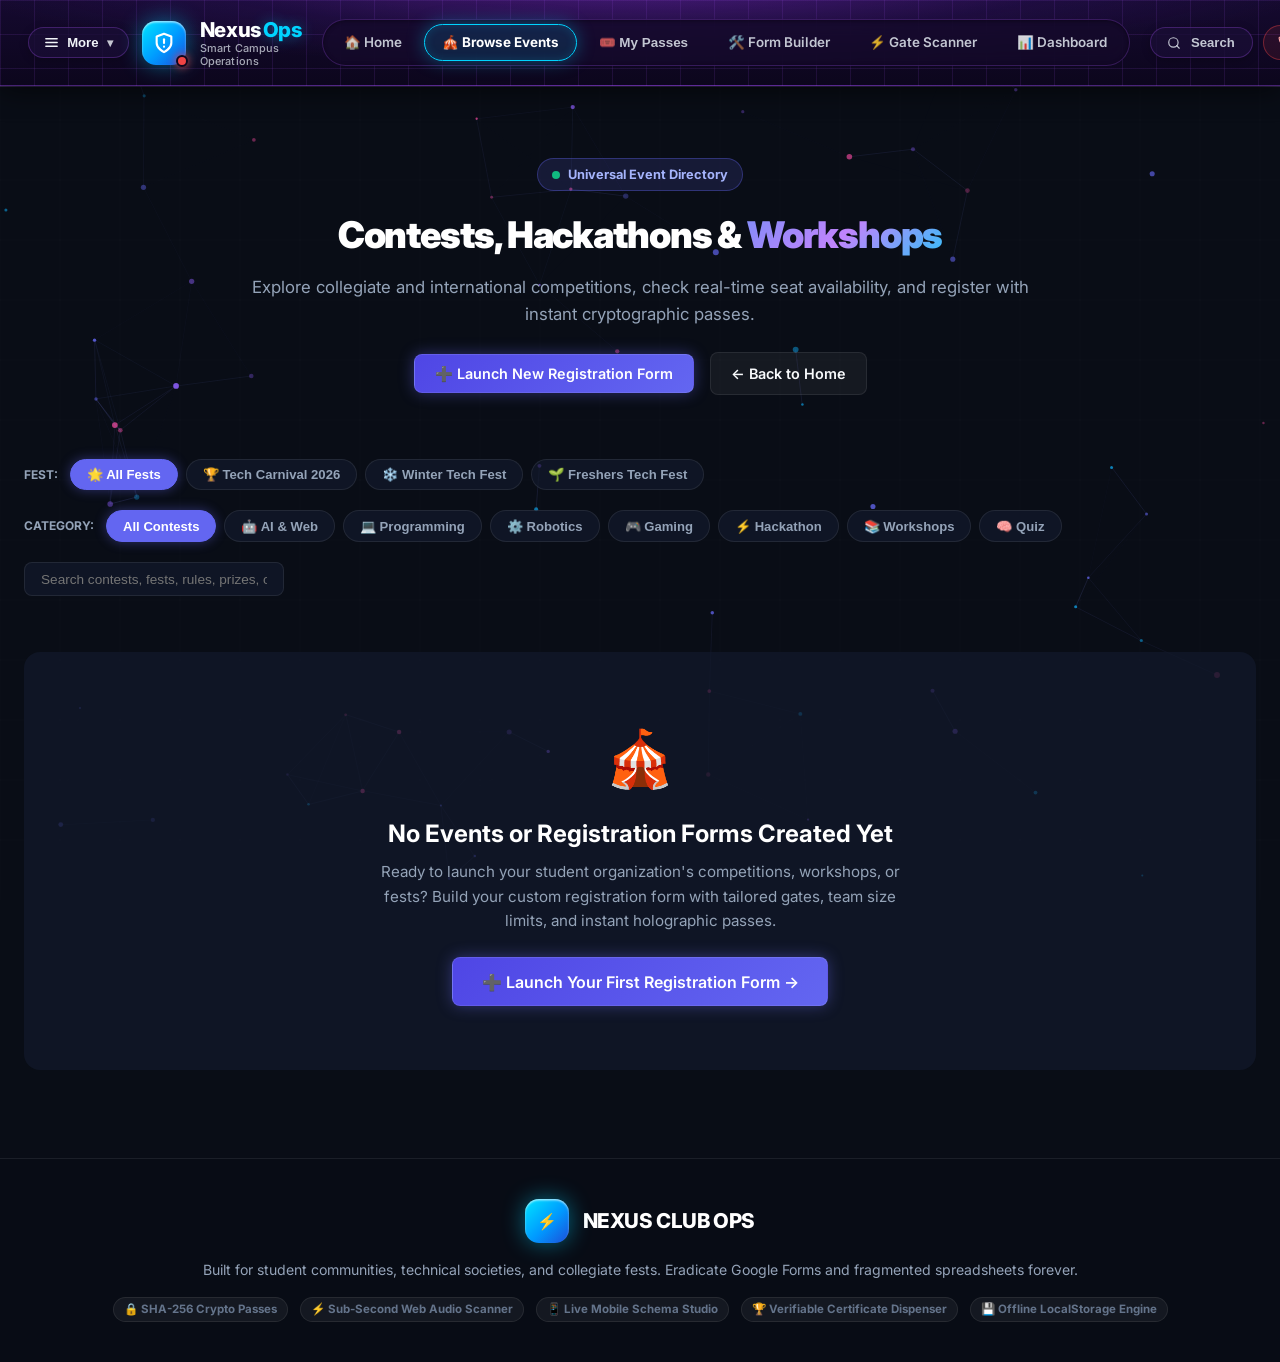
==== commit a9609132: "Style top bar background with midnight purple grid, luminous violet border, and cyan squircle brand" ====
--- a/events.html
+++ b/events.html
@@ -22,16 +22,46 @@
     <!-- Navigation Header -->
     <header class="nav-header">
       <div class="nav-inner">
-        <div class="brand-group" onclick="window.location.href='index.html'" style="cursor:pointer;">
-          <div class="brand-symbol">
-            <svg width="18" height="18" viewBox="0 0 24 24" fill="none" stroke="currentColor" stroke-width="2.5" stroke-linecap="round" stroke-linejoin="round">
-              <polygon points="12 2 2 7 12 12 22 7 12 2"></polygon>
-              <polyline points="2 17 12 22 22 17"></polyline>
-              <polyline points="2 12 12 17 22 12"></polyline>
-            </svg>
-          </div>
-          <div class="brand-title-wrap">
-            <span class="brand-name">Nexus<span class="brand-accent">Ops</span></span>
+        <!-- Left Cluster: More Button & Brand -->
+        <div class="nav-left-cluster">
+          <div class="nav-more-dropdown-wrap">
+            <button class="nav-more-btn" onclick="window.nexusApp.toggleMoreDropdown(event)" title="Quick Menu">
+              <svg width="15" height="15" viewBox="0 0 24 24" fill="none" stroke="currentColor" stroke-width="2.5" stroke-linecap="round" stroke-linejoin="round">
+                <line x1="3" y1="12" x2="21" y2="12"></line>
+                <line x1="3" y1="6" x2="21" y2="6"></line>
+                <line x1="3" y1="18" x2="21" y2="18"></line>
+              </svg>
+              <span>More</span>
+              <span style="font-size: 0.72rem; opacity: 0.8;">▾</span>
+            </button>
+            <div id="navMoreDropdown" class="nav-more-dropdown-menu hidden">
+              <div class="dropdown-header">
+                <span style="font-size: 0.72rem; font-weight: 700; color: #a855f7; text-transform: uppercase; letter-spacing: 0.05em;">Quick Navigation</span>
+              </div>
+              <a href="index.html" class="dropdown-item">🏠 Home Arena</a>
+              <a href="events.html" class="dropdown-item">🎪 All Festivals & Events</a>
+              <button class="dropdown-item" onclick="window.nexusApp.openMyRegistrationsModal(); window.nexusApp.toggleMoreDropdown()">🎟️ My Passes / Registrations</button>
+              <button class="dropdown-item" onclick="window.nexusApp.handleCreateFormClick(); window.nexusApp.toggleMoreDropdown()">🛠️ Form Builder Studio</button>
+              <a href="index.html?tab=scanner" class="dropdown-item">⚡ Gate QR Scanner</a>
+              <a href="index.html?tab=admin" class="dropdown-item">📊 Operations Dashboard</a>
+              <div class="dropdown-divider"></div>
+              <button class="dropdown-item" onclick="window.nexusApp.toggleCommandPalette(); window.nexusApp.toggleMoreDropdown()">🔍 Command Palette (Ctrl+K)</button>
+            </div>
+          </div>
+
+          <div class="brand-group" onclick="window.location.href='index.html'" style="cursor:pointer;">
+            <div class="brand-symbol">
+              <svg width="22" height="22" viewBox="0 0 24 24" fill="none" stroke="#ffffff" stroke-width="2.3" stroke-linecap="round" stroke-linejoin="round">
+                <path d="M12 22s8-4 8-10V5l-8-3-8 3v7c0 6 8 10 8 10z"></path>
+                <line x1="12" y1="8" x2="12" y2="12"></line>
+                <line x1="12" y1="16" x2="12.01" y2="16"></line>
+              </svg>
+              <span class="brand-status-dot"></span>
+            </div>
+            <div class="brand-title-wrap">
+              <span class="brand-name">Nexus<span class="brand-accent">Ops</span></span>
+              <span class="brand-subtext">Smart Campus Operations</span>
+            </div>
           </div>
         </div>
 
@@ -47,13 +77,21 @@
 
         <!-- Right Actions -->
         <div class="nav-actions-right">
-          <button class="search-trigger-btn" onclick="window.nexusApp.toggleCommandPalette()" title="Search">
+          <button class="search-trigger-btn" onclick="window.nexusApp.toggleCommandPalette()" title="Search (Ctrl+K)">
             <svg width="14" height="14" viewBox="0 0 24 24" fill="none" stroke="currentColor" stroke-width="2" stroke-linecap="round" stroke-linejoin="round">
               <circle cx="11" cy="11" r="8"></circle>
               <line x1="21" y1="21" x2="16.65" y2="16.65"></line>
             </svg>
             <span>Search</span>
           </button>
+
+          <!-- Helpline / Quick Hotline Pill matching reference screenshot -->
+          <a href="tel:999" class="nav-emergency-btn" title="Campus Security & Emergency Hotline">
+            <svg width="13" height="13" viewBox="0 0 24 24" fill="none" stroke="currentColor" stroke-width="2.2" stroke-linecap="round" stroke-linejoin="round">
+              <path d="M22 16.92v3a2 2 0 0 1-2.18 2 19.79 19.79 0 0 1-8.63-3.07 19.5 19.5 0 0 1-6-6 19.79 19.79 0 0 1-3.07-8.67A2 2 0 0 1 4.11 2h3a2 2 0 0 1 2 1.72 12.84 12.84 0 0 0 .7 2.81 2 2 0 0 1-.45 2.11L8.09 9.91a16 16 0 0 0 6 6l1.27-1.27a2 2 0 0 1 2.11-.45 12.84 12.84 0 0 0 2.81.7A2 2 0 0 1 22 16.92z"></path>
+            </svg>
+            <span>999</span>
+          </a>
 
           <!-- Authentication Profile & Sign-In Slot -->
           <div id="navAuthSlot"></div>
--- a/styles/main.css
+++ b/styles/main.css
@@ -81,131 +81,321 @@
   position: sticky;
   top: 0;
   z-index: 100;
-  background: rgba(9, 13, 22, 0.82);
-  backdrop-filter: blur(16px);
-  -webkit-backdrop-filter: blur(16px);
-  border-bottom: 1px solid var(--border-subtle);
-  padding: 0.85rem 1.75rem;
+  background-color: #0c061e;
+  background-image: 
+    linear-gradient(to right, rgba(168, 85, 247, 0.12) 1px, transparent 1px),
+    linear-gradient(to bottom, rgba(168, 85, 247, 0.12) 1px, transparent 1px),
+    radial-gradient(ellipse 65% 120% at 50% -20%, rgba(147, 51, 234, 0.42) 0%, rgba(76, 29, 149, 0.18) 50%, transparent 82%),
+    linear-gradient(180deg, rgba(22, 10, 48, 0.96) 0%, rgba(12, 6, 28, 0.98) 100%);
+  background-size: 34px 34px, 34px 34px, 100% 100%, 100% 100%;
+  backdrop-filter: blur(20px);
+  -webkit-backdrop-filter: blur(20px);
+  border-bottom: 1px solid rgba(168, 85, 247, 0.32);
+  box-shadow: 0 4px 28px rgba(0, 0, 0, 0.6), 0 1px 0 rgba(192, 132, 252, 0.22);
+  padding: 0.75rem 1.75rem;
 }
 
 .nav-inner {
-  max-width: 1400px;
+  max-width: 1440px;
   margin: 0 auto;
   display: flex;
   align-items: center;
   justify-content: space-between;
-  gap: 1.5rem;
+  gap: 1.25rem;
+}
+
+.nav-left-cluster {
+  display: flex;
+  align-items: center;
+  gap: 0.85rem;
+}
+
+.nav-more-dropdown-wrap {
+  position: relative;
+}
+
+.nav-more-btn {
+  background: rgba(26, 14, 54, 0.75);
+  border: 1px solid rgba(168, 85, 247, 0.28);
+  color: #f1f5f9;
+  font-size: 0.82rem;
+  font-weight: 600;
+  padding: 0.45rem 0.95rem;
+  border-radius: 999px;
+  display: inline-flex;
+  align-items: center;
+  gap: 0.5rem;
+  cursor: pointer;
+  transition: all 0.2s cubic-bezier(0.16, 1, 0.3, 1);
+  box-shadow: 0 2px 8px rgba(0, 0, 0, 0.25);
+}
+
+.nav-more-btn:hover {
+  background: rgba(43, 23, 85, 0.85);
+  border-color: rgba(192, 132, 252, 0.5);
+  color: #ffffff;
+  transform: translateY(-1px);
+}
+
+.nav-more-dropdown-menu {
+  position: absolute;
+  top: calc(100% + 8px);
+  left: 0;
+  width: 230px;
+  background: #110829;
+  border: 1px solid rgba(168, 85, 247, 0.3);
+  border-radius: var(--radius-md);
+  box-shadow: 0 15px 35px rgba(0, 0, 0, 0.8), 0 0 20px rgba(147, 51, 234, 0.2);
+  padding: 0.5rem;
+  z-index: 150;
+  animation: fadeIn 0.15s ease;
+}
+
+.nav-more-dropdown-menu.hidden {
+  display: none;
 }
 
 .brand-group {
   display: flex;
   align-items: center;
-  gap: 0.9rem;
+  gap: 0.85rem;
   text-decoration: none;
   color: inherit;
   cursor: pointer;
+  user-select: none;
 }
 
 .brand-symbol {
-  width: 34px;
-  height: 34px;
-  border-radius: 8px;
-  background: linear-gradient(135deg, #4f46e5, #7c3aed);
+  width: 44px;
+  height: 44px;
+  border-radius: 14px;
+  background: linear-gradient(135deg, #00e5ff 0%, #0099ff 55%, #1d4ed8 100%);
   display: flex;
   align-items: center;
   justify-content: center;
   color: #ffffff;
-  box-shadow: 0 2px 10px rgba(99, 102, 241, 0.35);
+  position: relative;
+  box-shadow: 0 0 22px rgba(0, 212, 255, 0.45), inset 0 1.5px 2px rgba(255, 255, 255, 0.6);
+  flex-shrink: 0;
+  transition: transform 0.2s cubic-bezier(0.16, 1, 0.3, 1), box-shadow 0.2s;
+}
+
+.brand-symbol:hover {
+  transform: scale(1.05);
+  box-shadow: 0 0 28px rgba(0, 212, 255, 0.65), inset 0 1.5px 2px rgba(255, 255, 255, 0.8);
+}
+
+.brand-status-dot {
+  position: absolute;
+  bottom: -2px;
+  right: -2px;
+  width: 12px;
+  height: 12px;
+  border-radius: 50%;
+  background: #ef4444;
+  border: 2.5px solid #0c061e;
+  box-shadow: 0 0 8px rgba(239, 68, 68, 0.9);
 }
 
 .brand-title-wrap {
   display: flex;
-  align-items: center;
+  flex-direction: column;
+  justify-content: center;
+  line-height: 1.15;
 }
 
 .brand-name {
   font-weight: 800;
-  font-size: 1.15rem;
+  font-size: 1.28rem;
   letter-spacing: -0.02em;
   color: #ffffff;
+  display: flex;
+  align-items: center;
 }
 
 .brand-accent {
-  color: #818cf8;
+  color: #00d4ff;
+  font-weight: 800;
+  margin-left: 2px;
+  text-shadow: 0 0 14px rgba(0, 212, 255, 0.45);
+}
+
+.brand-subtext {
+  font-size: 0.68rem;
+  color: rgba(226, 232, 240, 0.72);
   font-weight: 500;
-  margin-left: 2px;
-}
-
-.nav-tools-dropdown {
-  position: relative;
-}
-
-.icon-only-btn {
-  padding: 0.45rem 0.6rem;
-  font-size: 0.95rem;
-  display: flex;
-  align-items: center;
-  justify-content: center;
+  letter-spacing: 0.01em;
+  margin-top: 1px;
 }
 
 .nav-tabs-bar {
   display: flex;
-  background: rgba(15, 23, 42, 0.7);
+  align-items: center;
+  gap: 4px;
+  background: rgba(20, 10, 42, 0.75);
   padding: 4px;
   border-radius: 999px;
-  border: 1px solid var(--border-subtle);
+  border: 1px solid rgba(168, 85, 247, 0.24);
+  box-shadow: inset 0 1px 4px rgba(0, 0, 0, 0.4);
+  backdrop-filter: blur(10px);
 }
 
 .nav-tab-btn {
   background: transparent;
-  border: none;
-  color: var(--text-muted);
+  border: 1.5px solid transparent;
+  color: rgba(226, 232, 240, 0.85);
   font-weight: 600;
-  font-size: 0.85rem;
-  padding: 0.5rem 1.1rem;
+  font-size: 0.84rem;
+  padding: 0.45rem 1.05rem;
   border-radius: 999px;
   cursor: pointer;
   transition: all 0.2s cubic-bezier(0.16, 1, 0.3, 1);
-  display: flex;
+  display: inline-flex;
   align-items: center;
   gap: 0.45rem;
   text-decoration: none;
+  white-space: nowrap;
 }
 
 .nav-tab-btn:hover {
-  color: var(--text-main);
-  background: rgba(255, 255, 255, 0.05);
+  color: #ffffff;
+  background: rgba(255, 255, 255, 0.08);
+  border-color: rgba(168, 85, 247, 0.2);
 }
 
 .nav-tab-btn.active {
   color: #ffffff;
-  background: linear-gradient(135deg, #4f46e5, #6366f1);
-  box-shadow: 0 2px 10px rgba(99, 102, 241, 0.35);
+  background: rgba(0, 212, 255, 0.12);
+  border: 1.5px solid #00d4ff;
+  box-shadow: 0 0 18px rgba(0, 212, 255, 0.35), inset 0 0 10px rgba(0, 212, 255, 0.16);
+  font-weight: 700;
 }
 
 .nav-actions-right {
   display: flex;
   align-items: center;
-  gap: 0.75rem;
+  gap: 0.65rem;
 }
 
 .search-trigger-btn {
-  background: rgba(255, 255, 255, 0.04);
-  border: 1px solid var(--border-subtle);
-  color: var(--text-muted);
-  padding: 0.45rem 0.9rem;
-  border-radius: var(--radius-sm);
-  font-size: 0.8rem;
-  display: flex;
+  background: rgba(26, 14, 54, 0.75);
+  border: 1px solid rgba(168, 85, 247, 0.28);
+  color: rgba(226, 232, 240, 0.85);
+  padding: 0.45rem 1.05rem;
+  border-radius: 999px;
+  font-size: 0.82rem;
+  font-weight: 600;
+  display: inline-flex;
   align-items: center;
   gap: 0.6rem;
   cursor: pointer;
-  transition: border-color 0.2s;
+  transition: all 0.2s cubic-bezier(0.16, 1, 0.3, 1);
+  box-shadow: 0 2px 8px rgba(0, 0, 0, 0.25);
 }
 
 .search-trigger-btn:hover {
-  border-color: rgba(99, 102, 241, 0.4);
-  color: var(--text-main);
+  border-color: rgba(0, 212, 255, 0.5);
+  background: rgba(43, 23, 85, 0.85);
+  color: #ffffff;
+  box-shadow: 0 0 14px rgba(0, 212, 255, 0.2);
+}
+
+.nav-emergency-btn {
+  background: rgba(239, 68, 68, 0.1);
+  border: 1px solid rgba(239, 68, 68, 0.4);
+  color: #fca5a5;
+  font-size: 0.82rem;
+  font-weight: 700;
+  padding: 0.42rem 0.9rem;
+  border-radius: 999px;
+  display: inline-flex;
+  align-items: center;
+  gap: 0.45rem;
+  cursor: pointer;
+  text-decoration: none;
+  transition: all 0.2s cubic-bezier(0.16, 1, 0.3, 1);
+}
+
+.nav-emergency-btn:hover {
+  background: rgba(239, 68, 68, 0.22);
+  border-color: #ef4444;
+  color: #ffffff;
+  box-shadow: 0 0 14px rgba(239, 68, 68, 0.35);
+  transform: translateY(-1px);
+}
+
+.btn-nav-auth {
+  background: linear-gradient(135deg, #ef4444 0%, #f43f5e 100%);
+  color: #ffffff;
+  font-weight: 700;
+  font-size: 0.82rem;
+  padding: 0.44rem 1.05rem;
+  border-radius: 999px;
+  border: 1px solid rgba(255, 255, 255, 0.15);
+  cursor: pointer;
+  display: inline-flex;
+  align-items: center;
+  gap: 0.45rem;
+  box-shadow: 0 0 16px rgba(239, 68, 68, 0.45);
+  transition: all 0.2s cubic-bezier(0.16, 1, 0.3, 1);
+  text-decoration: none;
+}
+
+.btn-nav-auth:hover {
+  transform: translateY(-1px);
+  box-shadow: 0 0 24px rgba(239, 68, 68, 0.7);
+  background: linear-gradient(135deg, #dc2626 0%, #e11d48 100%);
+}
+
+@media (max-width: 1080px) {
+  .nav-header {
+    padding: 0.65rem 1rem;
+  }
+  .nav-inner {
+    flex-wrap: wrap;
+    gap: 0.75rem;
+  }
+  .nav-tabs-bar {
+    order: 3;
+    width: 100%;
+    overflow-x: auto;
+    justify-content: flex-start;
+    padding: 4px;
+    -webkit-overflow-scrolling: touch;
+    scrollbar-width: none;
+  }
+  .nav-tabs-bar::-webkit-scrollbar {
+    display: none;
+  }
+  .nav-tab-btn {
+    flex-shrink: 0;
+    padding: 0.4rem 0.85rem;
+    font-size: 0.8rem;
+  }
+}
+
+@media (max-width: 600px) {
+  .brand-subtext {
+    display: none;
+  }
+  .search-trigger-btn span {
+    display: none;
+  }
+  .search-trigger-btn {
+    padding: 0.42rem 0.6rem;
+  }
+  .nav-emergency-btn span {
+    display: none;
+  }
+  .nav-emergency-btn {
+    padding: 0.42rem 0.6rem;
+  }
+  .nav-more-btn span:first-of-type {
+    display: none;
+  }
+  .nav-more-btn {
+    padding: 0.42rem 0.6rem;
+  }
 }
 
 .kbd-shortcut {
@@ -3085,34 +3275,40 @@
 }
 
 .nav-user-pill {
-  background: rgba(15, 23, 42, 0.8);
-  border: 1px solid var(--border-glow);
+  background: rgba(26, 14, 54, 0.85);
+  border: 1px solid rgba(168, 85, 247, 0.35);
   color: var(--text-main);
-  padding: 0.35rem 0.75rem 0.35rem 0.45rem;
+  padding: 0.28rem 0.75rem 0.28rem 0.32rem;
   border-radius: 999px;
   display: flex;
   align-items: center;
   gap: 0.6rem;
   cursor: pointer;
-  transition: all 0.2s;
+  transition: all 0.2s cubic-bezier(0.16, 1, 0.3, 1);
+  box-shadow: 0 2px 10px rgba(0, 0, 0, 0.3);
 }
 
 .nav-user-pill:hover {
-  background: rgba(26, 38, 64, 0.9);
-  border-color: #818cf8;
+  background: rgba(43, 23, 85, 0.95);
+  border-color: rgba(0, 212, 255, 0.6);
+  box-shadow: 0 0 16px rgba(0, 212, 255, 0.25);
 }
 
 .user-avatar-small {
-  width: 28px;
-  height: 28px;
+  width: 30px;
+  height: 30px;
   border-radius: 50%;
-  background: linear-gradient(135deg, #6366f1, #06b6d4);
+  background: linear-gradient(135deg, #00d4ff, #6366f1);
+  border: 2px solid rgba(168, 85, 247, 0.5);
   display: flex;
   align-items: center;
   justify-content: center;
   font-weight: 800;
   font-size: 0.82rem;
   color: #ffffff;
+  box-shadow: 0 0 10px rgba(0, 212, 255, 0.3);
+  overflow: hidden;
+  flex-shrink: 0;
 }
 
 .user-info-text {
@@ -3125,6 +3321,7 @@
   font-size: 0.78rem;
   font-weight: 700;
   line-height: 1.1;
+  color: #ffffff;
 }
 
 .user-info-text .user-role-badge {
@@ -3142,11 +3339,11 @@
   position: absolute;
   top: calc(100% + 8px);
   right: 0;
-  width: 220px;
-  background: #0f172a;
-  border: 1px solid var(--border-subtle);
+  width: 230px;
+  background: #110829;
+  border: 1px solid rgba(168, 85, 247, 0.3);
   border-radius: var(--radius-md);
-  box-shadow: 0 15px 35px rgba(0, 0, 0, 0.8), var(--shadow-glow);
+  box-shadow: 0 15px 35px rgba(0, 0, 0, 0.8), 0 0 20px rgba(147, 51, 234, 0.25);
   padding: 0.5rem;
   z-index: 150;
   animation: fadeIn 0.15s ease;
@@ -3954,4 +4151,436 @@
   flex-wrap: wrap;
 }
 
-
+/* ==========================================================================
+   GOOGLE OAUTH ACCOUNT SELECTOR & DASHBOARD PROFILE EDITOR
+   ========================================================================== */
+
+/* Google OAuth Dialog */
+.google-modal-dialog {
+  max-width: 460px;
+  width: 100%;
+  background: #0f172a;
+  border: 1px solid rgba(255, 255, 255, 0.12);
+  border-radius: var(--radius-lg);
+  box-shadow: 0 25px 60px rgba(0, 0, 0, 0.8), 0 0 30px rgba(66, 133, 244, 0.15);
+  overflow: hidden;
+  position: relative;
+}
+
+.google-modal-top {
+  padding: 1.75rem 1.75rem 1.25rem 1.75rem;
+  text-align: center;
+  border-bottom: 1px solid var(--border-subtle);
+  position: relative;
+}
+
+.google-modal-title {
+  font-size: 1.35rem;
+  font-weight: 800;
+  color: #ffffff;
+  margin-top: 0.5rem;
+  margin-bottom: 0.25rem;
+}
+
+.google-modal-subtitle {
+  font-size: 0.88rem;
+  color: var(--text-muted);
+}
+
+.google-modal-body {
+  padding: 1.5rem 1.75rem;
+  max-height: 70vh;
+  overflow-y: auto;
+}
+
+.google-modal-footer {
+  padding: 0.85rem 1.5rem;
+  background: rgba(0, 0, 0, 0.25);
+  border-top: 1px solid var(--border-subtle);
+  text-align: center;
+}
+
+.google-security-badge {
+  font-size: 0.72rem;
+  color: var(--text-muted);
+  display: inline-flex;
+  align-items: center;
+  gap: 0.35rem;
+}
+
+/* Google Account List */
+.google-account-list {
+  display: flex;
+  flex-direction: column;
+  gap: 0.65rem;
+}
+
+.google-account-item {
+  display: flex;
+  align-items: center;
+  gap: 0.85rem;
+  padding: 0.75rem 1rem;
+  background: rgba(255, 255, 255, 0.04);
+  border: 1px solid var(--border-subtle);
+  border-radius: var(--radius-md);
+  cursor: pointer;
+  transition: all 0.2s cubic-bezier(0.16, 1, 0.3, 1);
+  position: relative;
+}
+
+.google-account-item:hover {
+  background: rgba(66, 133, 244, 0.12);
+  border-color: rgba(66, 133, 244, 0.4);
+  transform: translateY(-1px);
+}
+
+.google-acc-avatar {
+  width: 42px;
+  height: 42px;
+  border-radius: 50%;
+  background: linear-gradient(135deg, #4285f4, #34a853);
+  display: flex;
+  align-items: center;
+  justify-content: center;
+  font-weight: 800;
+  color: #ffffff;
+  font-size: 1.1rem;
+  overflow: hidden;
+  flex-shrink: 0;
+}
+
+.google-acc-avatar img {
+  width: 100%;
+  height: 100%;
+  object-fit: cover;
+  border-radius: 50%;
+}
+
+.google-acc-details {
+  flex: 1;
+  overflow: hidden;
+}
+
+.google-acc-name {
+  font-size: 0.92rem;
+  font-weight: 700;
+  color: #ffffff;
+  white-space: nowrap;
+  overflow: hidden;
+  text-overflow: ellipsis;
+}
+
+.google-acc-email {
+  font-size: 0.78rem;
+  color: var(--text-muted);
+  white-space: nowrap;
+  overflow: hidden;
+  text-overflow: ellipsis;
+}
+
+.google-acc-del {
+  background: transparent;
+  border: none;
+  color: var(--text-dim);
+  font-size: 0.9rem;
+  cursor: pointer;
+  padding: 6px;
+  border-radius: 4px;
+  transition: all 0.2s;
+}
+
+.google-acc-del:hover {
+  color: #f87171;
+  background: rgba(239, 68, 68, 0.15);
+}
+
+.google-avatar-picker-wrap {
+  display: flex;
+  align-items: center;
+  gap: 1rem;
+  margin-bottom: 0.75rem;
+}
+
+.google-avatar-preview {
+  width: 58px;
+  height: 58px;
+  border-radius: 50%;
+  background: linear-gradient(135deg, #6366f1, #06b6d4);
+  display: flex;
+  align-items: center;
+  justify-content: center;
+  font-size: 1.8rem;
+  color: #ffffff;
+  overflow: hidden;
+  flex-shrink: 0;
+  border: 2px solid rgba(255, 255, 255, 0.15);
+}
+
+.google-avatar-preview img {
+  width: 100%;
+  height: 100%;
+  object-fit: cover;
+  border-radius: 50%;
+}
+
+.google-avatar-controls {
+  flex: 1;
+  display: flex;
+  flex-direction: column;
+  gap: 0.45rem;
+}
+
+.preset-emojis-row {
+  margin-top: 0.5rem;
+}
+
+.preset-label {
+  display: block;
+  font-size: 0.74rem;
+  color: var(--text-muted);
+  margin-bottom: 0.35rem;
+}
+
+.presets-emoji-list {
+  display: flex;
+  flex-wrap: wrap;
+  gap: 0.35rem;
+}
+
+.btn-emoji-pick {
+  background: rgba(255, 255, 255, 0.05);
+  border: 1px solid var(--border-subtle);
+  border-radius: 6px;
+  font-size: 1.15rem;
+  padding: 4px 8px;
+  cursor: pointer;
+  transition: all 0.15s;
+}
+
+.btn-emoji-pick:hover {
+  background: rgba(99, 102, 241, 0.25);
+  border-color: #818cf8;
+  transform: scale(1.15);
+}
+
+.btn-emoji-pick-sm {
+  background: rgba(255, 255, 255, 0.05);
+  border: 1px solid var(--border-subtle);
+  border-radius: 6px;
+  font-size: 1rem;
+  padding: 3px 6px;
+  cursor: pointer;
+  transition: all 0.15s;
+}
+
+.btn-emoji-pick-sm:hover {
+  background: rgba(99, 102, 241, 0.25);
+  border-color: #818cf8;
+  transform: scale(1.15);
+}
+
+/* ==========================================================================
+   DASHBOARD USER PROFILE CARD
+   ========================================================================== */
+
+.admin-profile-card {
+  background: var(--bg-card);
+  backdrop-filter: blur(14px);
+  -webkit-backdrop-filter: blur(14px);
+  border: 1px solid rgba(99, 102, 241, 0.25);
+  border-radius: var(--radius-lg);
+  padding: 1.75rem 2rem;
+  margin-bottom: 2rem;
+  position: relative;
+  transition: box-shadow 0.3s ease;
+}
+
+.admin-profile-card.highlight-pulse {
+  animation: pulseBorder 1.5s ease-in-out;
+}
+
+@keyframes pulseBorder {
+  0% { box-shadow: 0 0 0 0 rgba(99, 102, 241, 0.6); }
+  50% { box-shadow: 0 0 25px 8px rgba(99, 102, 241, 0.6); }
+  100% { box-shadow: 0 0 0 0 rgba(99, 102, 241, 0); }
+}
+
+.unauth-profile-card {
+  border-style: dashed;
+  background: rgba(15, 23, 42, 0.5);
+}
+
+.unauth-profile-inner {
+  display: flex;
+  align-items: center;
+  justify-content: space-between;
+  gap: 1.5rem;
+  flex-wrap: wrap;
+}
+
+.unauth-profile-icon {
+  font-size: 2.5rem;
+  width: 58px;
+  height: 58px;
+  border-radius: 50%;
+  background: rgba(99, 102, 241, 0.12);
+  border: 1px solid rgba(99, 102, 241, 0.3);
+  display: flex;
+  align-items: center;
+  justify-content: center;
+  flex-shrink: 0;
+}
+
+.unauth-profile-text {
+  flex: 1;
+  min-width: 260px;
+}
+
+.profile-card-header {
+  display: flex;
+  align-items: flex-start;
+  justify-content: space-between;
+  margin-bottom: 1.5rem;
+  padding-bottom: 1.25rem;
+  border-bottom: 1px solid var(--border-subtle);
+  flex-wrap: wrap;
+  gap: 1rem;
+}
+
+.profile-section-badge {
+  display: inline-flex;
+  align-items: center;
+  gap: 0.4rem;
+  font-size: 0.72rem;
+  font-weight: 700;
+  text-transform: uppercase;
+  letter-spacing: 0.08em;
+  padding: 3px 10px;
+  border-radius: 999px;
+  background: rgba(99, 102, 241, 0.12);
+  border: 1px solid rgba(99, 102, 241, 0.3);
+  color: #a5b4fc;
+  margin-bottom: 0.45rem;
+}
+
+.profile-card-title {
+  font-size: 1.45rem;
+  font-weight: 800;
+  color: #ffffff;
+  margin-bottom: 0.25rem;
+}
+
+.profile-card-sub {
+  font-size: 0.88rem;
+  color: var(--text-muted);
+}
+
+.sync-status-tag {
+  font-size: 0.75rem;
+  font-weight: 700;
+  color: #34d399;
+  background: rgba(16, 185, 129, 0.1);
+  border: 1px solid rgba(16, 185, 129, 0.25);
+  padding: 4px 10px;
+  border-radius: 999px;
+}
+
+.profile-editor-layout {
+  display: grid;
+  grid-template-columns: 240px 1fr;
+  gap: 2rem;
+  align-items: start;
+}
+
+@media (max-width: 900px) {
+  .profile-editor-layout {
+    grid-template-columns: 1fr;
+  }
+}
+
+.profile-avatar-col {
+  display: flex;
+  flex-direction: column;
+  align-items: center;
+  text-align: center;
+  background: rgba(15, 23, 42, 0.4);
+  padding: 1.5rem 1rem;
+  border-radius: var(--radius-md);
+  border: 1px solid var(--border-subtle);
+}
+
+.profile-avatar-preview-box {
+  width: 96px;
+  height: 96px;
+  border-radius: 50%;
+  background: linear-gradient(135deg, #6366f1, #06b6d4);
+  display: flex;
+  align-items: center;
+  justify-content: center;
+  font-weight: 800;
+  color: #ffffff;
+  overflow: hidden;
+  margin-bottom: 0.75rem;
+  border: 3px solid rgba(99, 102, 241, 0.4);
+  box-shadow: 0 0 20px rgba(99, 102, 241, 0.25);
+}
+
+.profile-avatar-preview-box img {
+  width: 100%;
+  height: 100%;
+  object-fit: cover;
+  border-radius: 50%;
+}
+
+.avatar-title-label {
+  font-size: 1.05rem;
+  font-weight: 800;
+  color: #ffffff;
+}
+
+.avatar-role-label {
+  font-size: 0.76rem;
+  color: var(--accent-cyan);
+  font-weight: 600;
+  margin-bottom: 1.25rem;
+}
+
+.avatar-actions-wrap {
+  width: 100%;
+}
+
+.avatar-presets-grid {
+  margin-top: 0.75rem;
+  text-align: left;
+}
+
+.presets-caption {
+  font-size: 0.72rem;
+  color: var(--text-muted);
+  display: block;
+  margin-bottom: 0.35rem;
+}
+
+.profile-fields-grid {
+  display: grid;
+  grid-template-columns: 1fr 1fr;
+  gap: 1rem 1.25rem;
+}
+
+@media (max-width: 650px) {
+  .profile-fields-grid {
+    grid-template-columns: 1fr;
+  }
+}
+
+.profile-save-bar {
+  display: flex;
+  align-items: center;
+  gap: 1rem;
+  margin-top: 1.5rem;
+  padding-top: 1.25rem;
+  border-top: 1px solid var(--border-subtle);
+  flex-wrap: wrap;
+}
+
+
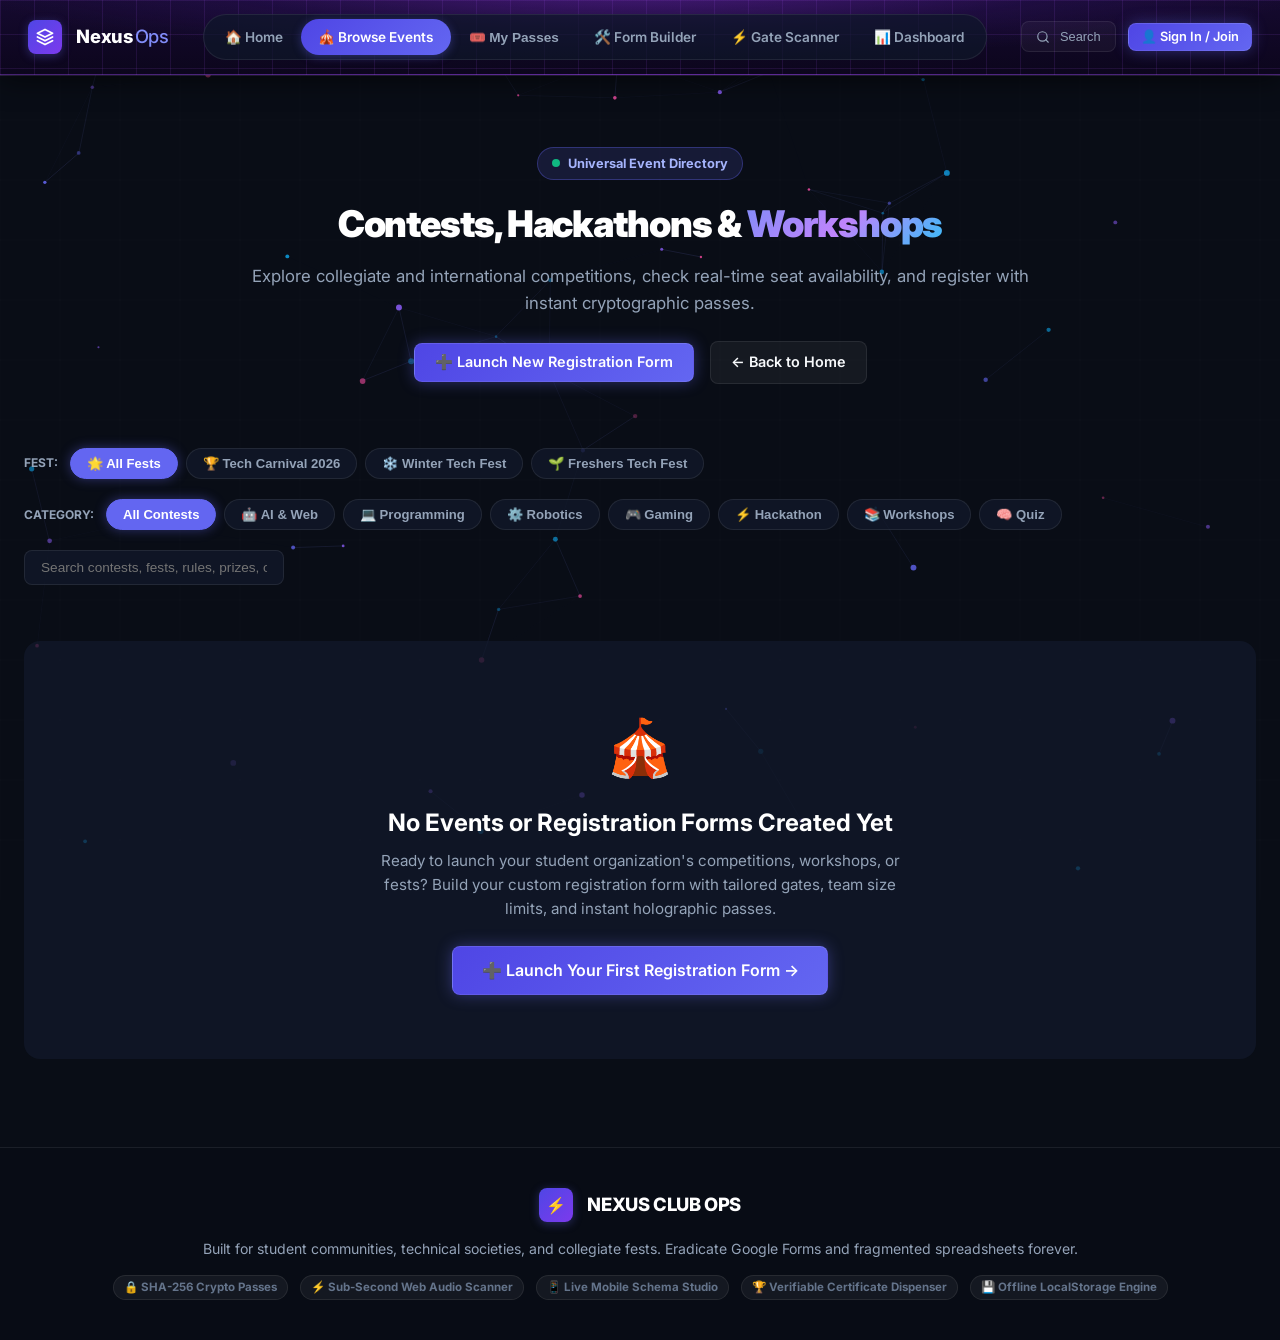
==== commit 04ac1881: "Update only top bar background and glowing border matching reference, reverting button changes" ====
--- a/events.html
+++ b/events.html
@@ -22,46 +22,16 @@
     <!-- Navigation Header -->
     <header class="nav-header">
       <div class="nav-inner">
-        <!-- Left Cluster: More Button & Brand -->
-        <div class="nav-left-cluster">
-          <div class="nav-more-dropdown-wrap">
-            <button class="nav-more-btn" onclick="window.nexusApp.toggleMoreDropdown(event)" title="Quick Menu">
-              <svg width="15" height="15" viewBox="0 0 24 24" fill="none" stroke="currentColor" stroke-width="2.5" stroke-linecap="round" stroke-linejoin="round">
-                <line x1="3" y1="12" x2="21" y2="12"></line>
-                <line x1="3" y1="6" x2="21" y2="6"></line>
-                <line x1="3" y1="18" x2="21" y2="18"></line>
-              </svg>
-              <span>More</span>
-              <span style="font-size: 0.72rem; opacity: 0.8;">▾</span>
-            </button>
-            <div id="navMoreDropdown" class="nav-more-dropdown-menu hidden">
-              <div class="dropdown-header">
-                <span style="font-size: 0.72rem; font-weight: 700; color: #a855f7; text-transform: uppercase; letter-spacing: 0.05em;">Quick Navigation</span>
-              </div>
-              <a href="index.html" class="dropdown-item">🏠 Home Arena</a>
-              <a href="events.html" class="dropdown-item">🎪 All Festivals & Events</a>
-              <button class="dropdown-item" onclick="window.nexusApp.openMyRegistrationsModal(); window.nexusApp.toggleMoreDropdown()">🎟️ My Passes / Registrations</button>
-              <button class="dropdown-item" onclick="window.nexusApp.handleCreateFormClick(); window.nexusApp.toggleMoreDropdown()">🛠️ Form Builder Studio</button>
-              <a href="index.html?tab=scanner" class="dropdown-item">⚡ Gate QR Scanner</a>
-              <a href="index.html?tab=admin" class="dropdown-item">📊 Operations Dashboard</a>
-              <div class="dropdown-divider"></div>
-              <button class="dropdown-item" onclick="window.nexusApp.toggleCommandPalette(); window.nexusApp.toggleMoreDropdown()">🔍 Command Palette (Ctrl+K)</button>
-            </div>
+        <div class="brand-group" onclick="window.location.href='index.html'" style="cursor:pointer;">
+          <div class="brand-symbol">
+            <svg width="18" height="18" viewBox="0 0 24 24" fill="none" stroke="currentColor" stroke-width="2.5" stroke-linecap="round" stroke-linejoin="round">
+              <polygon points="12 2 2 7 12 12 22 7 12 2"></polygon>
+              <polyline points="2 17 12 22 22 17"></polyline>
+              <polyline points="2 12 12 17 22 12"></polyline>
+            </svg>
           </div>
-
-          <div class="brand-group" onclick="window.location.href='index.html'" style="cursor:pointer;">
-            <div class="brand-symbol">
-              <svg width="22" height="22" viewBox="0 0 24 24" fill="none" stroke="#ffffff" stroke-width="2.3" stroke-linecap="round" stroke-linejoin="round">
-                <path d="M12 22s8-4 8-10V5l-8-3-8 3v7c0 6 8 10 8 10z"></path>
-                <line x1="12" y1="8" x2="12" y2="12"></line>
-                <line x1="12" y1="16" x2="12.01" y2="16"></line>
-              </svg>
-              <span class="brand-status-dot"></span>
-            </div>
-            <div class="brand-title-wrap">
-              <span class="brand-name">Nexus<span class="brand-accent">Ops</span></span>
-              <span class="brand-subtext">Smart Campus Operations</span>
-            </div>
+          <div class="brand-title-wrap">
+            <span class="brand-name">Nexus<span class="brand-accent">Ops</span></span>
           </div>
         </div>
 
@@ -77,21 +47,13 @@
 
         <!-- Right Actions -->
         <div class="nav-actions-right">
-          <button class="search-trigger-btn" onclick="window.nexusApp.toggleCommandPalette()" title="Search (Ctrl+K)">
+          <button class="search-trigger-btn" onclick="window.nexusApp.toggleCommandPalette()" title="Search">
             <svg width="14" height="14" viewBox="0 0 24 24" fill="none" stroke="currentColor" stroke-width="2" stroke-linecap="round" stroke-linejoin="round">
               <circle cx="11" cy="11" r="8"></circle>
               <line x1="21" y1="21" x2="16.65" y2="16.65"></line>
             </svg>
             <span>Search</span>
           </button>
-
-          <!-- Helpline / Quick Hotline Pill matching reference screenshot -->
-          <a href="tel:999" class="nav-emergency-btn" title="Campus Security & Emergency Hotline">
-            <svg width="13" height="13" viewBox="0 0 24 24" fill="none" stroke="currentColor" stroke-width="2.2" stroke-linecap="round" stroke-linejoin="round">
-              <path d="M22 16.92v3a2 2 0 0 1-2.18 2 19.79 19.79 0 0 1-8.63-3.07 19.5 19.5 0 0 1-6-6 19.79 19.79 0 0 1-3.07-8.67A2 2 0 0 1 4.11 2h3a2 2 0 0 1 2 1.72 12.84 12.84 0 0 0 .7 2.81 2 2 0 0 1-.45 2.11L8.09 9.91a16 16 0 0 0 6 6l1.27-1.27a2 2 0 0 1 2.11-.45 12.84 12.84 0 0 0 2.81.7A2 2 0 0 1 22 16.92z"></path>
-            </svg>
-            <span>999</span>
-          </a>
 
           <!-- Authentication Profile & Sign-In Slot -->
           <div id="navAuthSlot"></div>
--- a/styles/main.css
+++ b/styles/main.css
@@ -92,310 +92,127 @@
   -webkit-backdrop-filter: blur(20px);
   border-bottom: 1px solid rgba(168, 85, 247, 0.32);
   box-shadow: 0 4px 28px rgba(0, 0, 0, 0.6), 0 1px 0 rgba(192, 132, 252, 0.22);
-  padding: 0.75rem 1.75rem;
+  padding: 0.85rem 1.75rem;
 }
 
 .nav-inner {
-  max-width: 1440px;
+  max-width: 1400px;
   margin: 0 auto;
   display: flex;
   align-items: center;
   justify-content: space-between;
-  gap: 1.25rem;
-}
-
-.nav-left-cluster {
-  display: flex;
-  align-items: center;
-  gap: 0.85rem;
-}
-
-.nav-more-dropdown-wrap {
-  position: relative;
-}
-
-.nav-more-btn {
-  background: rgba(26, 14, 54, 0.75);
-  border: 1px solid rgba(168, 85, 247, 0.28);
-  color: #f1f5f9;
-  font-size: 0.82rem;
-  font-weight: 600;
-  padding: 0.45rem 0.95rem;
-  border-radius: 999px;
-  display: inline-flex;
-  align-items: center;
-  gap: 0.5rem;
-  cursor: pointer;
-  transition: all 0.2s cubic-bezier(0.16, 1, 0.3, 1);
-  box-shadow: 0 2px 8px rgba(0, 0, 0, 0.25);
-}
-
-.nav-more-btn:hover {
-  background: rgba(43, 23, 85, 0.85);
-  border-color: rgba(192, 132, 252, 0.5);
-  color: #ffffff;
-  transform: translateY(-1px);
-}
-
-.nav-more-dropdown-menu {
-  position: absolute;
-  top: calc(100% + 8px);
-  left: 0;
-  width: 230px;
-  background: #110829;
-  border: 1px solid rgba(168, 85, 247, 0.3);
-  border-radius: var(--radius-md);
-  box-shadow: 0 15px 35px rgba(0, 0, 0, 0.8), 0 0 20px rgba(147, 51, 234, 0.2);
-  padding: 0.5rem;
-  z-index: 150;
-  animation: fadeIn 0.15s ease;
-}
-
-.nav-more-dropdown-menu.hidden {
-  display: none;
+  gap: 1.5rem;
 }
 
 .brand-group {
   display: flex;
   align-items: center;
-  gap: 0.85rem;
+  gap: 0.9rem;
   text-decoration: none;
   color: inherit;
   cursor: pointer;
-  user-select: none;
 }
 
 .brand-symbol {
-  width: 44px;
-  height: 44px;
-  border-radius: 14px;
-  background: linear-gradient(135deg, #00e5ff 0%, #0099ff 55%, #1d4ed8 100%);
+  width: 34px;
+  height: 34px;
+  border-radius: 8px;
+  background: linear-gradient(135deg, #4f46e5, #7c3aed);
   display: flex;
   align-items: center;
   justify-content: center;
   color: #ffffff;
-  position: relative;
-  box-shadow: 0 0 22px rgba(0, 212, 255, 0.45), inset 0 1.5px 2px rgba(255, 255, 255, 0.6);
-  flex-shrink: 0;
-  transition: transform 0.2s cubic-bezier(0.16, 1, 0.3, 1), box-shadow 0.2s;
-}
-
-.brand-symbol:hover {
-  transform: scale(1.05);
-  box-shadow: 0 0 28px rgba(0, 212, 255, 0.65), inset 0 1.5px 2px rgba(255, 255, 255, 0.8);
-}
-
-.brand-status-dot {
-  position: absolute;
-  bottom: -2px;
-  right: -2px;
-  width: 12px;
-  height: 12px;
-  border-radius: 50%;
-  background: #ef4444;
-  border: 2.5px solid #0c061e;
-  box-shadow: 0 0 8px rgba(239, 68, 68, 0.9);
+  box-shadow: 0 2px 10px rgba(99, 102, 241, 0.35);
 }
 
 .brand-title-wrap {
   display: flex;
-  flex-direction: column;
-  justify-content: center;
-  line-height: 1.15;
+  align-items: center;
 }
 
 .brand-name {
   font-weight: 800;
-  font-size: 1.28rem;
+  font-size: 1.15rem;
   letter-spacing: -0.02em;
   color: #ffffff;
-  display: flex;
-  align-items: center;
 }
 
 .brand-accent {
-  color: #00d4ff;
-  font-weight: 800;
+  color: #818cf8;
+  font-weight: 500;
   margin-left: 2px;
-  text-shadow: 0 0 14px rgba(0, 212, 255, 0.45);
-}
-
-.brand-subtext {
-  font-size: 0.68rem;
-  color: rgba(226, 232, 240, 0.72);
-  font-weight: 500;
-  letter-spacing: 0.01em;
-  margin-top: 1px;
+}
+
+.nav-tools-dropdown {
+  position: relative;
+}
+
+.icon-only-btn {
+  padding: 0.45rem 0.6rem;
+  font-size: 0.95rem;
+  display: flex;
+  align-items: center;
+  justify-content: center;
 }
 
 .nav-tabs-bar {
   display: flex;
-  align-items: center;
-  gap: 4px;
-  background: rgba(20, 10, 42, 0.75);
+  background: rgba(15, 23, 42, 0.7);
   padding: 4px;
   border-radius: 999px;
-  border: 1px solid rgba(168, 85, 247, 0.24);
-  box-shadow: inset 0 1px 4px rgba(0, 0, 0, 0.4);
-  backdrop-filter: blur(10px);
+  border: 1px solid var(--border-subtle);
 }
 
 .nav-tab-btn {
   background: transparent;
-  border: 1.5px solid transparent;
-  color: rgba(226, 232, 240, 0.85);
+  border: none;
+  color: var(--text-muted);
   font-weight: 600;
-  font-size: 0.84rem;
-  padding: 0.45rem 1.05rem;
+  font-size: 0.85rem;
+  padding: 0.5rem 1.1rem;
   border-radius: 999px;
   cursor: pointer;
   transition: all 0.2s cubic-bezier(0.16, 1, 0.3, 1);
-  display: inline-flex;
+  display: flex;
   align-items: center;
   gap: 0.45rem;
   text-decoration: none;
-  white-space: nowrap;
 }
 
 .nav-tab-btn:hover {
-  color: #ffffff;
-  background: rgba(255, 255, 255, 0.08);
-  border-color: rgba(168, 85, 247, 0.2);
+  color: var(--text-main);
+  background: rgba(255, 255, 255, 0.05);
 }
 
 .nav-tab-btn.active {
   color: #ffffff;
-  background: rgba(0, 212, 255, 0.12);
-  border: 1.5px solid #00d4ff;
-  box-shadow: 0 0 18px rgba(0, 212, 255, 0.35), inset 0 0 10px rgba(0, 212, 255, 0.16);
-  font-weight: 700;
+  background: linear-gradient(135deg, #4f46e5, #6366f1);
+  box-shadow: 0 2px 10px rgba(99, 102, 241, 0.35);
 }
 
 .nav-actions-right {
   display: flex;
   align-items: center;
-  gap: 0.65rem;
+  gap: 0.75rem;
 }
 
 .search-trigger-btn {
-  background: rgba(26, 14, 54, 0.75);
-  border: 1px solid rgba(168, 85, 247, 0.28);
-  color: rgba(226, 232, 240, 0.85);
-  padding: 0.45rem 1.05rem;
-  border-radius: 999px;
-  font-size: 0.82rem;
-  font-weight: 600;
-  display: inline-flex;
+  background: rgba(255, 255, 255, 0.04);
+  border: 1px solid var(--border-subtle);
+  color: var(--text-muted);
+  padding: 0.45rem 0.9rem;
+  border-radius: var(--radius-sm);
+  font-size: 0.8rem;
+  display: flex;
   align-items: center;
   gap: 0.6rem;
   cursor: pointer;
-  transition: all 0.2s cubic-bezier(0.16, 1, 0.3, 1);
-  box-shadow: 0 2px 8px rgba(0, 0, 0, 0.25);
+  transition: border-color 0.2s;
 }
 
 .search-trigger-btn:hover {
-  border-color: rgba(0, 212, 255, 0.5);
-  background: rgba(43, 23, 85, 0.85);
-  color: #ffffff;
-  box-shadow: 0 0 14px rgba(0, 212, 255, 0.2);
-}
-
-.nav-emergency-btn {
-  background: rgba(239, 68, 68, 0.1);
-  border: 1px solid rgba(239, 68, 68, 0.4);
-  color: #fca5a5;
-  font-size: 0.82rem;
-  font-weight: 700;
-  padding: 0.42rem 0.9rem;
-  border-radius: 999px;
-  display: inline-flex;
-  align-items: center;
-  gap: 0.45rem;
-  cursor: pointer;
-  text-decoration: none;
-  transition: all 0.2s cubic-bezier(0.16, 1, 0.3, 1);
-}
-
-.nav-emergency-btn:hover {
-  background: rgba(239, 68, 68, 0.22);
-  border-color: #ef4444;
-  color: #ffffff;
-  box-shadow: 0 0 14px rgba(239, 68, 68, 0.35);
-  transform: translateY(-1px);
-}
-
-.btn-nav-auth {
-  background: linear-gradient(135deg, #ef4444 0%, #f43f5e 100%);
-  color: #ffffff;
-  font-weight: 700;
-  font-size: 0.82rem;
-  padding: 0.44rem 1.05rem;
-  border-radius: 999px;
-  border: 1px solid rgba(255, 255, 255, 0.15);
-  cursor: pointer;
-  display: inline-flex;
-  align-items: center;
-  gap: 0.45rem;
-  box-shadow: 0 0 16px rgba(239, 68, 68, 0.45);
-  transition: all 0.2s cubic-bezier(0.16, 1, 0.3, 1);
-  text-decoration: none;
-}
-
-.btn-nav-auth:hover {
-  transform: translateY(-1px);
-  box-shadow: 0 0 24px rgba(239, 68, 68, 0.7);
-  background: linear-gradient(135deg, #dc2626 0%, #e11d48 100%);
-}
-
-@media (max-width: 1080px) {
-  .nav-header {
-    padding: 0.65rem 1rem;
-  }
-  .nav-inner {
-    flex-wrap: wrap;
-    gap: 0.75rem;
-  }
-  .nav-tabs-bar {
-    order: 3;
-    width: 100%;
-    overflow-x: auto;
-    justify-content: flex-start;
-    padding: 4px;
-    -webkit-overflow-scrolling: touch;
-    scrollbar-width: none;
-  }
-  .nav-tabs-bar::-webkit-scrollbar {
-    display: none;
-  }
-  .nav-tab-btn {
-    flex-shrink: 0;
-    padding: 0.4rem 0.85rem;
-    font-size: 0.8rem;
-  }
-}
-
-@media (max-width: 600px) {
-  .brand-subtext {
-    display: none;
-  }
-  .search-trigger-btn span {
-    display: none;
-  }
-  .search-trigger-btn {
-    padding: 0.42rem 0.6rem;
-  }
-  .nav-emergency-btn span {
-    display: none;
-  }
-  .nav-emergency-btn {
-    padding: 0.42rem 0.6rem;
-  }
-  .nav-more-btn span:first-of-type {
-    display: none;
-  }
-  .nav-more-btn {
-    padding: 0.42rem 0.6rem;
-  }
+  border-color: rgba(99, 102, 241, 0.4);
+  color: var(--text-main);
 }
 
 .kbd-shortcut {
@@ -3275,40 +3092,34 @@
 }
 
 .nav-user-pill {
-  background: rgba(26, 14, 54, 0.85);
-  border: 1px solid rgba(168, 85, 247, 0.35);
+  background: rgba(15, 23, 42, 0.8);
+  border: 1px solid var(--border-glow);
   color: var(--text-main);
-  padding: 0.28rem 0.75rem 0.28rem 0.32rem;
+  padding: 0.35rem 0.75rem 0.35rem 0.45rem;
   border-radius: 999px;
   display: flex;
   align-items: center;
   gap: 0.6rem;
   cursor: pointer;
-  transition: all 0.2s cubic-bezier(0.16, 1, 0.3, 1);
-  box-shadow: 0 2px 10px rgba(0, 0, 0, 0.3);
+  transition: all 0.2s;
 }
 
 .nav-user-pill:hover {
-  background: rgba(43, 23, 85, 0.95);
-  border-color: rgba(0, 212, 255, 0.6);
-  box-shadow: 0 0 16px rgba(0, 212, 255, 0.25);
+  background: rgba(26, 38, 64, 0.9);
+  border-color: #818cf8;
 }
 
 .user-avatar-small {
-  width: 30px;
-  height: 30px;
+  width: 28px;
+  height: 28px;
   border-radius: 50%;
-  background: linear-gradient(135deg, #00d4ff, #6366f1);
-  border: 2px solid rgba(168, 85, 247, 0.5);
+  background: linear-gradient(135deg, #6366f1, #06b6d4);
   display: flex;
   align-items: center;
   justify-content: center;
   font-weight: 800;
   font-size: 0.82rem;
   color: #ffffff;
-  box-shadow: 0 0 10px rgba(0, 212, 255, 0.3);
-  overflow: hidden;
-  flex-shrink: 0;
 }
 
 .user-info-text {
@@ -3321,7 +3132,6 @@
   font-size: 0.78rem;
   font-weight: 700;
   line-height: 1.1;
-  color: #ffffff;
 }
 
 .user-info-text .user-role-badge {
@@ -3339,11 +3149,11 @@
   position: absolute;
   top: calc(100% + 8px);
   right: 0;
-  width: 230px;
-  background: #110829;
-  border: 1px solid rgba(168, 85, 247, 0.3);
+  width: 220px;
+  background: #0f172a;
+  border: 1px solid var(--border-subtle);
   border-radius: var(--radius-md);
-  box-shadow: 0 15px 35px rgba(0, 0, 0, 0.8), 0 0 20px rgba(147, 51, 234, 0.25);
+  box-shadow: 0 15px 35px rgba(0, 0, 0, 0.8), var(--shadow-glow);
   padding: 0.5rem;
   z-index: 150;
   animation: fadeIn 0.15s ease;
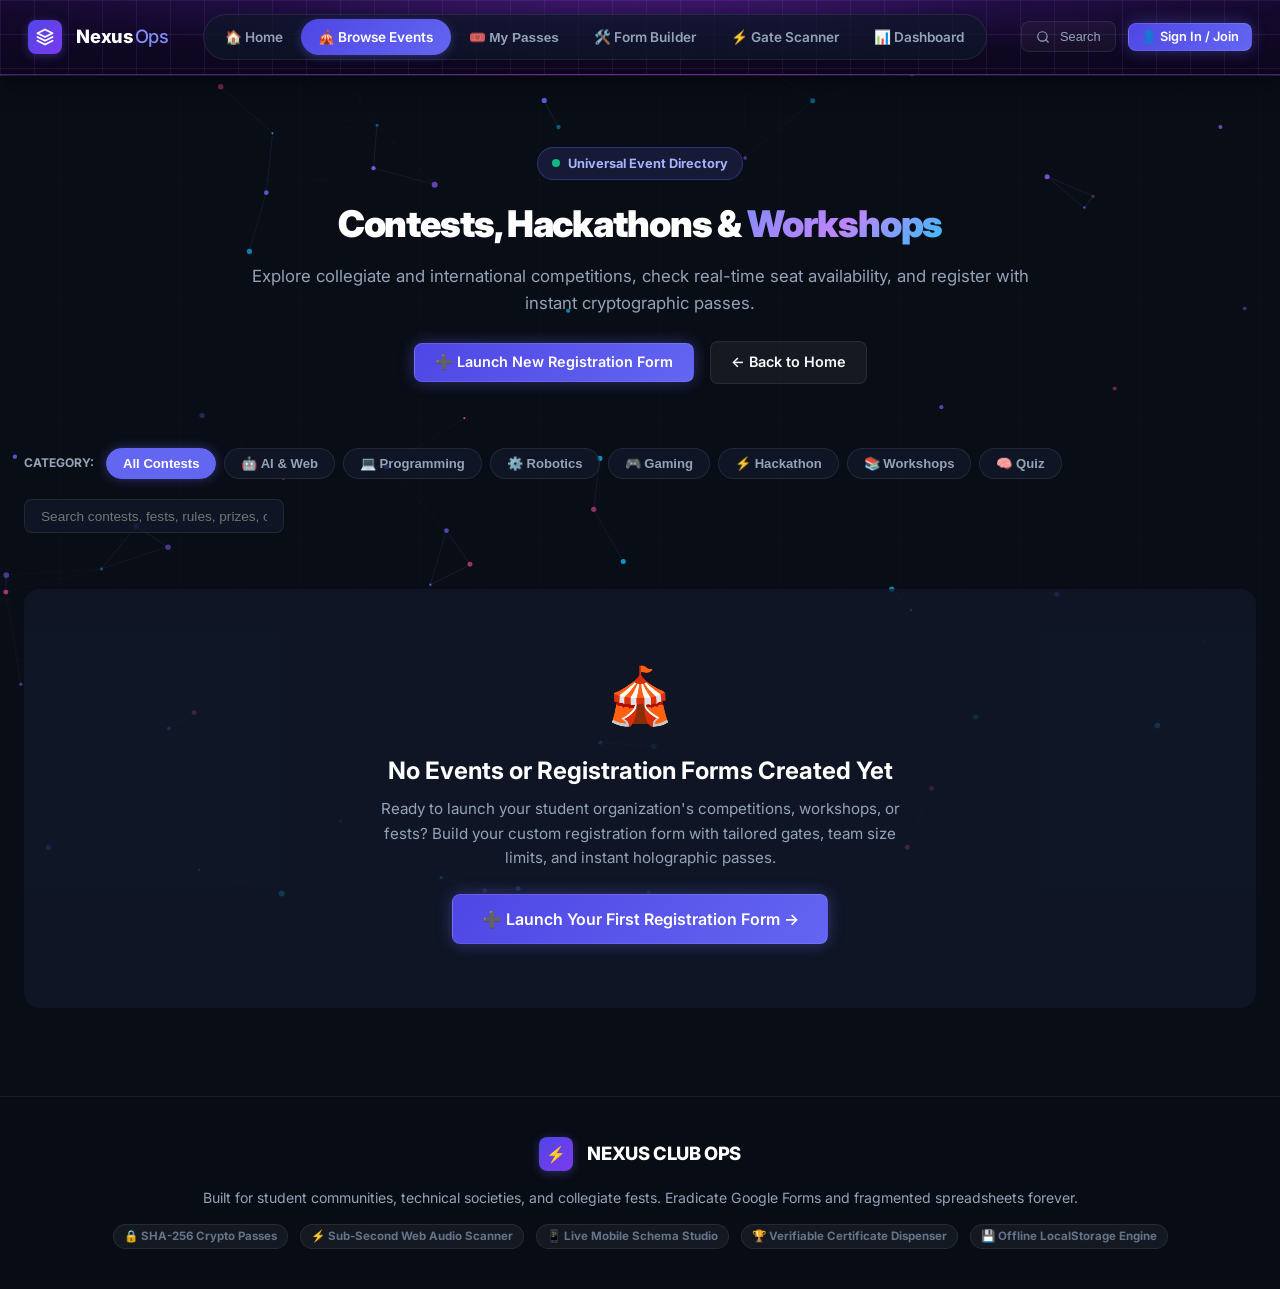
==== commit 95a46195: "Remove all preloaded festivals, set count to 0, and allow manual festival creation" ====
--- a/events.html
+++ b/events.html
@@ -89,20 +89,8 @@
 
         <!-- Event Showcase & Filter Anchor (Rulebook Section) -->
         <div id="arenaFilterAnchor" class="arena-filter-bar">
-          <div class="filter-pills-row" id="festFilterPillsRow">
-            <span style="font-size:0.75rem; font-weight:700; color:var(--text-muted); text-transform:uppercase; margin-right:4px;">Fest:</span>
-            <button class="filter-pill active" data-fest="all" onclick="window.nexusApp.setFestFilter('all')">
-              🌟 All Fests
-            </button>
-            <button class="filter-pill" data-fest="fest-techcarnival-2026" onclick="window.nexusApp.setFestFilter('fest-techcarnival-2026')">
-              🏆 Tech Carnival 2026
-            </button>
-            <button class="filter-pill" data-fest="fest-wintertech-2026" onclick="window.nexusApp.setFestFilter('fest-wintertech-2026')">
-              ❄️ Winter Tech Fest
-            </button>
-            <button class="filter-pill" data-fest="fest-freshers-2027" onclick="window.nexusApp.setFestFilter('fest-freshers-2027')">
-              🌱 Freshers Tech Fest
-            </button>
+          <div class="filter-pills-row" id="festFilterPillsRow" style="display:none;">
+            <!-- Rendered dynamically by app.js if festivals are present -->
           </div>
 
           <div class="filter-pills-row" id="categoryFilterPillsRow">
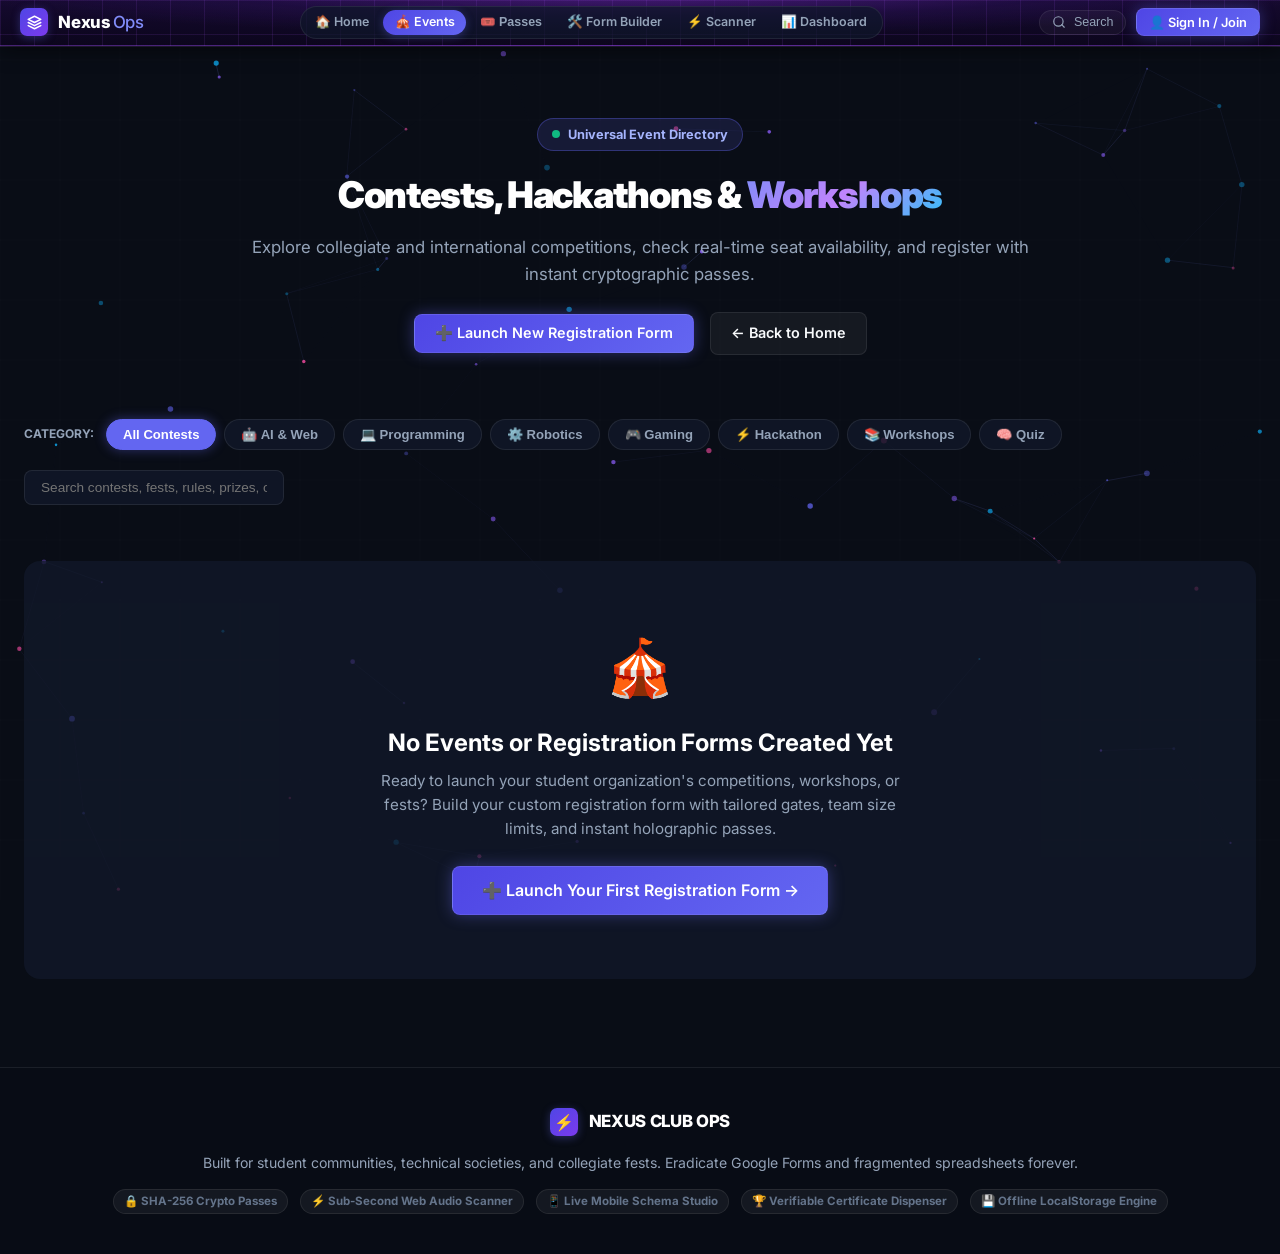
==== commit eb3c7058: "Make navigation bar and tabs compact and slim with single-line labels" ====
--- a/events.html
+++ b/events.html
@@ -38,10 +38,10 @@
         <!-- Mode Navigation Tabs -->
         <nav class="nav-tabs-bar" aria-label="Main Navigation">
           <a href="index.html" class="nav-tab-btn">🏠 Home</a>
-          <a href="events.html" class="nav-tab-btn active">🎪 Browse Events</a>
-          <button class="nav-tab-btn" data-tab="myregs" onclick="window.nexusApp.openMyRegistrationsModal()">🎟️ My Passes</button>
+          <a href="events.html" class="nav-tab-btn active">🎪 Events</a>
+          <button class="nav-tab-btn" data-tab="myregs" onclick="window.nexusApp.openMyRegistrationsModal()">🎟️ Passes</button>
           <a href="index.html?tab=studio" class="nav-tab-btn">🛠️ Form Builder</a>
-          <a href="index.html?tab=scanner" class="nav-tab-btn">⚡ Gate Scanner</a>
+          <a href="index.html?tab=scanner" class="nav-tab-btn">⚡ Scanner</a>
           <a href="index.html?tab=admin" class="nav-tab-btn">📊 Dashboard</a>
         </nav>
 
--- a/styles/main.css
+++ b/styles/main.css
@@ -91,8 +91,8 @@
   backdrop-filter: blur(20px);
   -webkit-backdrop-filter: blur(20px);
   border-bottom: 1px solid rgba(168, 85, 247, 0.32);
-  box-shadow: 0 4px 28px rgba(0, 0, 0, 0.6), 0 1px 0 rgba(192, 132, 252, 0.22);
-  padding: 0.85rem 1.75rem;
+  box-shadow: 0 4px 20px rgba(0, 0, 0, 0.5), 0 1px 0 rgba(192, 132, 252, 0.18);
+  padding: 0.38rem 1.25rem;
 }
 
 .nav-inner {
@@ -101,28 +101,35 @@
   display: flex;
   align-items: center;
   justify-content: space-between;
-  gap: 1.5rem;
+  gap: 1rem;
 }
 
 .brand-group {
   display: flex;
   align-items: center;
-  gap: 0.9rem;
+  gap: 0.65rem;
   text-decoration: none;
   color: inherit;
   cursor: pointer;
+  flex-shrink: 0;
 }
 
 .brand-symbol {
-  width: 34px;
-  height: 34px;
-  border-radius: 8px;
+  width: 28px;
+  height: 28px;
+  border-radius: 7px;
   background: linear-gradient(135deg, #4f46e5, #7c3aed);
   display: flex;
   align-items: center;
   justify-content: center;
   color: #ffffff;
-  box-shadow: 0 2px 10px rgba(99, 102, 241, 0.35);
+  box-shadow: 0 2px 8px rgba(99, 102, 241, 0.35);
+  flex-shrink: 0;
+}
+
+.brand-symbol svg {
+  width: 15px;
+  height: 15px;
 }
 
 .brand-title-wrap {
@@ -132,7 +139,7 @@
 
 .brand-name {
   font-weight: 800;
-  font-size: 1.15rem;
+  font-size: 1.05rem;
   letter-spacing: -0.02em;
   color: #ffffff;
 }
@@ -148,19 +155,22 @@
 }
 
 .icon-only-btn {
-  padding: 0.45rem 0.6rem;
-  font-size: 0.95rem;
+  padding: 0.35rem 0.5rem;
+  font-size: 0.85rem;
   display: flex;
   align-items: center;
   justify-content: center;
 }
 
 .nav-tabs-bar {
-  display: flex;
+  display: inline-flex;
+  align-items: center;
   background: rgba(15, 23, 42, 0.7);
-  padding: 4px;
+  padding: 3px;
   border-radius: 999px;
   border: 1px solid var(--border-subtle);
+  gap: 2px;
+  flex-shrink: 0;
 }
 
 .nav-tab-btn {
@@ -168,15 +178,18 @@
   border: none;
   color: var(--text-muted);
   font-weight: 600;
-  font-size: 0.85rem;
-  padding: 0.5rem 1.1rem;
+  font-size: 0.78rem;
+  padding: 0.3rem 0.72rem;
   border-radius: 999px;
   cursor: pointer;
   transition: all 0.2s cubic-bezier(0.16, 1, 0.3, 1);
-  display: flex;
-  align-items: center;
-  gap: 0.45rem;
+  display: inline-flex;
+  align-items: center;
+  justify-content: center;
+  gap: 0.35rem;
   text-decoration: none;
+  white-space: nowrap;
+  line-height: 1.2;
 }
 
 .nav-tab-btn:hover {
@@ -187,27 +200,29 @@
 .nav-tab-btn.active {
   color: #ffffff;
   background: linear-gradient(135deg, #4f46e5, #6366f1);
-  box-shadow: 0 2px 10px rgba(99, 102, 241, 0.35);
+  box-shadow: 0 2px 8px rgba(99, 102, 241, 0.35);
 }
 
 .nav-actions-right {
   display: flex;
   align-items: center;
-  gap: 0.75rem;
+  gap: 0.6rem;
+  flex-shrink: 0;
 }
 
 .search-trigger-btn {
   background: rgba(255, 255, 255, 0.04);
   border: 1px solid var(--border-subtle);
   color: var(--text-muted);
-  padding: 0.45rem 0.9rem;
-  border-radius: var(--radius-sm);
-  font-size: 0.8rem;
-  display: flex;
-  align-items: center;
-  gap: 0.6rem;
+  padding: 0.3rem 0.75rem;
+  border-radius: 999px;
+  font-size: 0.78rem;
+  display: inline-flex;
+  align-items: center;
+  gap: 0.5rem;
   cursor: pointer;
   transition: border-color 0.2s;
+  white-space: nowrap;
 }
 
 .search-trigger-btn:hover {
@@ -3095,11 +3110,11 @@
   background: rgba(15, 23, 42, 0.8);
   border: 1px solid var(--border-glow);
   color: var(--text-main);
-  padding: 0.35rem 0.75rem 0.35rem 0.45rem;
+  padding: 0.22rem 0.65rem 0.22rem 0.3rem;
   border-radius: 999px;
   display: flex;
   align-items: center;
-  gap: 0.6rem;
+  gap: 0.45rem;
   cursor: pointer;
   transition: all 0.2s;
 }
@@ -3110,15 +3125,15 @@
 }
 
 .user-avatar-small {
-  width: 28px;
-  height: 28px;
+  width: 24px;
+  height: 24px;
   border-radius: 50%;
   background: linear-gradient(135deg, #6366f1, #06b6d4);
   display: flex;
   align-items: center;
   justify-content: center;
   font-weight: 800;
-  font-size: 0.82rem;
+  font-size: 0.75rem;
   color: #ffffff;
 }
 
@@ -3129,13 +3144,17 @@
 }
 
 .user-info-text .user-name {
-  font-size: 0.78rem;
+  font-size: 0.74rem;
   font-weight: 700;
   line-height: 1.1;
+  max-width: 140px;
+  overflow: hidden;
+  text-overflow: ellipsis;
+  white-space: nowrap;
 }
 
 .user-info-text .user-role-badge {
-  font-size: 0.65rem;
+  font-size: 0.62rem;
   color: var(--accent-cyan);
   font-weight: 600;
 }
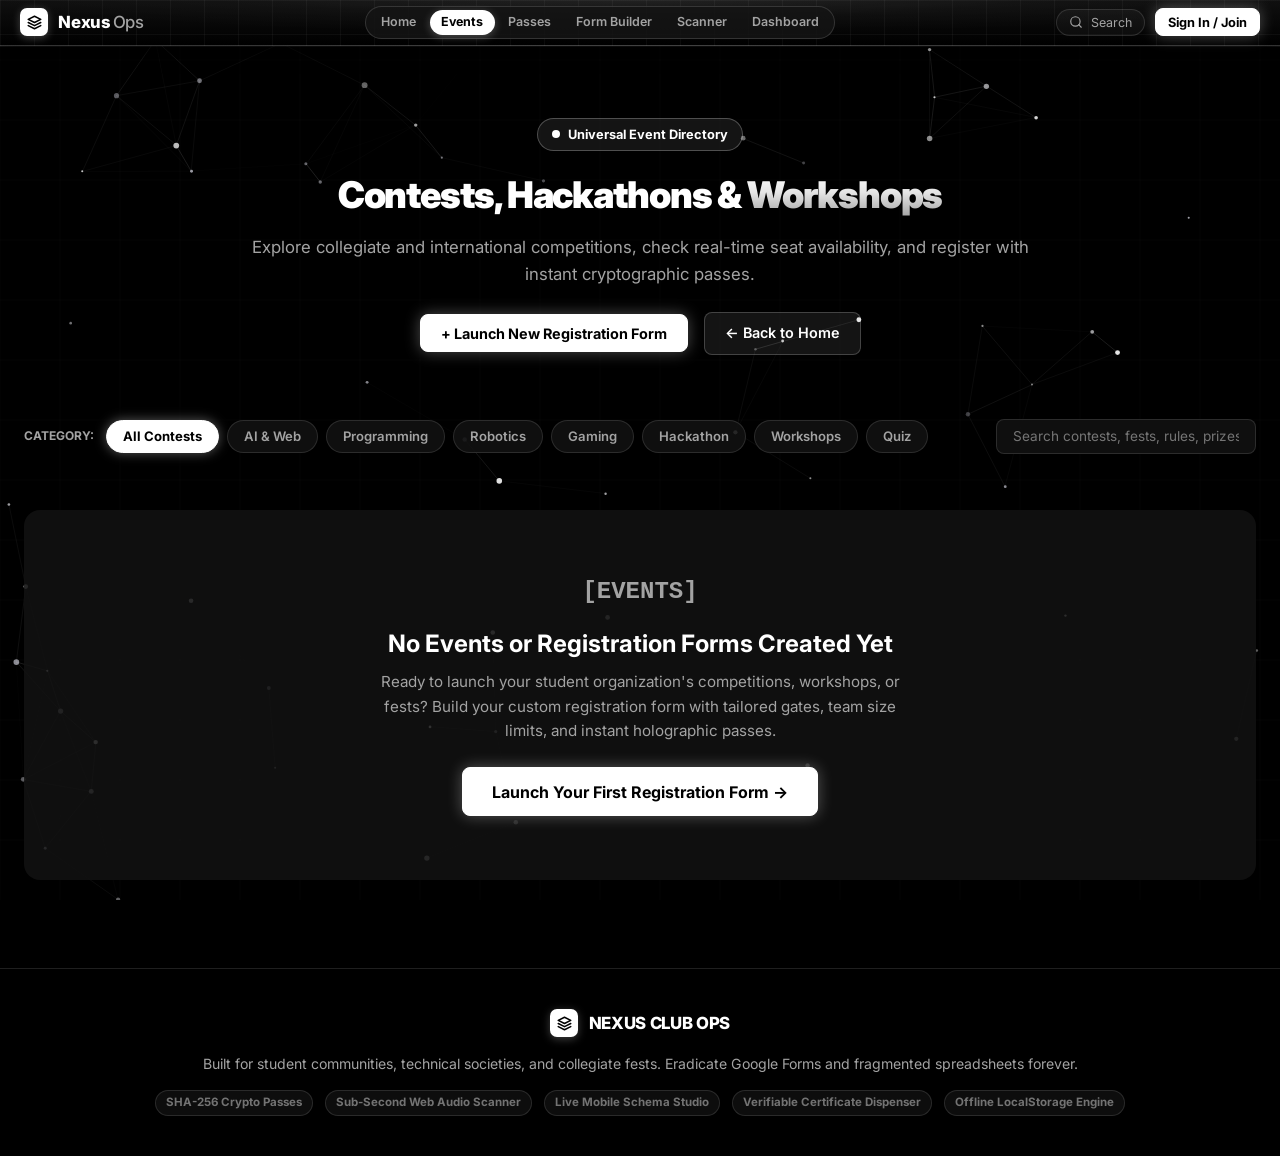
==== commit 5b1b9476: "Remove all emojis across entire application UI and codebase" ====
--- a/events.html
+++ b/events.html
@@ -37,12 +37,12 @@
 
         <!-- Mode Navigation Tabs -->
         <nav class="nav-tabs-bar" aria-label="Main Navigation">
-          <a href="index.html" class="nav-tab-btn">🏠 Home</a>
-          <a href="events.html" class="nav-tab-btn active">🎪 Events</a>
-          <button class="nav-tab-btn" data-tab="myregs" onclick="window.nexusApp.openMyRegistrationsModal()">🎟️ Passes</button>
-          <a href="index.html?tab=studio" class="nav-tab-btn">🛠️ Form Builder</a>
-          <a href="index.html?tab=scanner" class="nav-tab-btn">⚡ Scanner</a>
-          <a href="index.html?tab=admin" class="nav-tab-btn">📊 Dashboard</a>
+          <a href="index.html" class="nav-tab-btn">Home</a>
+          <a href="events.html" class="nav-tab-btn active">Events</a>
+          <button class="nav-tab-btn" data-tab="myregs" onclick="window.nexusApp.openMyRegistrationsModal()">Passes</button>
+          <a href="index.html?tab=studio" class="nav-tab-btn">Form Builder</a>
+          <a href="index.html?tab=scanner" class="nav-tab-btn">Scanner</a>
+          <a href="index.html?tab=admin" class="nav-tab-btn">Dashboard</a>
         </nav>
 
         <!-- Right Actions -->
@@ -79,7 +79,7 @@
           </p>
           <div class="events-header-actions">
             <button class="btn btn-primary btn-glow" onclick="window.nexusApp.handleCreateFormClick()">
-              ➕ Launch New Registration Form
+              + Launch New Registration Form
             </button>
             <a href="index.html" class="btn btn-secondary">
               &larr; Back to Home
@@ -99,25 +99,25 @@
               All Contests
             </button>
             <button class="filter-pill" data-filter="ai" onclick="window.nexusApp.setFilter('ai')">
-              🤖 AI & Web
+              AI & Web
             </button>
             <button class="filter-pill" data-filter="programming" onclick="window.nexusApp.setFilter('programming')">
-              💻 Programming
+              Programming
             </button>
             <button class="filter-pill" data-filter="robotics" onclick="window.nexusApp.setFilter('robotics')">
-              ⚙️ Robotics
+              Robotics
             </button>
             <button class="filter-pill" data-filter="gaming" onclick="window.nexusApp.setFilter('gaming')">
-              🎮 Gaming
+              Gaming
             </button>
             <button class="filter-pill" data-filter="hackathon" onclick="window.nexusApp.setFilter('hackathon')">
-              ⚡ Hackathon
+              Hackathon
             </button>
             <button class="filter-pill" data-filter="workshop" onclick="window.nexusApp.setFilter('workshop')">
-              📚 Workshops
+              Workshops
             </button>
             <button class="filter-pill" data-filter="quiz" onclick="window.nexusApp.setFilter('quiz')">
-              🧠 Quiz
+              Quiz
             </button>
           </div>
 
@@ -141,7 +141,7 @@
     <div id="commandPaletteModal" class="command-palette-modal hidden" onclick="if(event.target===this) window.nexusApp.closeCommandPalette()">
       <div class="command-palette-card">
         <div class="cp-input-wrap">
-          <span class="cp-icon">⚡</span>
+          <span class="cp-icon">&gt;</span>
           <input type="text" id="commandPaletteInput" class="cp-input" placeholder="Type to search events, switch views, or register..."
             oninput="window.nexusApp.renderCommandPaletteItems(this.value)" />
           <span class="kbd-shortcut">ESC</span>
@@ -154,18 +154,24 @@
     <footer class="app-footer">
       <div class="footer-inner">
         <div class="brand-group" onclick="window.location.href='index.html'" style="cursor:pointer;">
-          <div class="brand-symbol">⚡</div>
+          <div class="brand-symbol">
+            <svg width="18" height="18" viewBox="0 0 24 24" fill="none" stroke="currentColor" stroke-width="2.5" stroke-linecap="round" stroke-linejoin="round">
+              <polygon points="12 2 2 7 12 12 22 7 12 2"></polygon>
+              <polyline points="2 17 12 22 22 17"></polyline>
+              <polyline points="2 12 12 17 22 12"></polyline>
+            </svg>
+          </div>
           <span class="brand-name">NEXUS CLUB OPS</span>
         </div>
         <p class="footer-tagline">
           Built for student communities, technical societies, and collegiate fests. Eradicate Google Forms and fragmented spreadsheets forever.
         </p>
         <div class="footer-badges">
-          <span class="f-badge">🔒 SHA-256 Crypto Passes</span>
-          <span class="f-badge">⚡ Sub-Second Web Audio Scanner</span>
-          <span class="f-badge">📱 Live Mobile Schema Studio</span>
-          <span class="f-badge">🏆 Verifiable Certificate Dispenser</span>
-          <span class="f-badge">💾 Offline LocalStorage Engine</span>
+          <span class="f-badge">SHA-256 Crypto Passes</span>
+          <span class="f-badge">Sub-Second Web Audio Scanner</span>
+          <span class="f-badge">Live Mobile Schema Studio</span>
+          <span class="f-badge">Verifiable Certificate Dispenser</span>
+          <span class="f-badge">Offline LocalStorage Engine</span>
         </div>
       </div>
     </footer>
--- a/styles/main.css
+++ b/styles/main.css
@@ -3,23 +3,24 @@
    ========================================================================== */
 
 :root {
-  --bg-primary: #090d16;
-  --bg-secondary: #0f172a;
-  --bg-card: rgba(18, 26, 44, 0.72);
-  --bg-card-hover: rgba(26, 38, 64, 0.85);
-  --border-subtle: rgba(255, 255, 255, 0.08);
-  --border-glow: rgba(99, 102, 241, 0.35);
-
-  --accent-indigo: #6366f1;
-  --accent-violet: #8b5cf6;
-  --accent-cyan: #06b6d4;
-  --accent-emerald: #10b981;
-  --accent-amber: #f59e0b;
-  --accent-rose: #f43f5e;
-
-  --text-main: #f8fafc;
-  --text-muted: #94a3b8;
-  --text-dim: #64748b;
+  color-scheme: dark;
+  --bg-primary: #000000;
+  --bg-secondary: #0a0a0a;
+  --bg-card: rgba(18, 18, 18, 0.85);
+  --bg-card-hover: rgba(28, 28, 28, 0.95);
+  --border-subtle: rgba(255, 255, 255, 0.12);
+  --border-glow: rgba(255, 255, 255, 0.3);
+
+  --accent-indigo: #ffffff;
+  --accent-violet: #e5e5e5;
+  --accent-cyan: #d4d4d4;
+  --accent-emerald: #ffffff;
+  --accent-amber: #d4d4d4;
+  --accent-rose: #a3a3a3;
+
+  --text-main: #ffffff;
+  --text-muted: #a3a3a3;
+  --text-dim: #737373;
 
   --font-main: 'Inter', -apple-system, BlinkMacSystemFont, 'Segoe UI', Roboto, sans-serif;
   --font-mono: 'JetBrains Mono', 'Fira Code', Menlo, Consolas, monospace;
@@ -29,14 +30,42 @@
   --radius-lg: 20px;
   --radius-xl: 28px;
 
-  --shadow-glow: 0 0 25px rgba(99, 102, 241, 0.25);
-  --shadow-card: 0 10px 30px -10px rgba(0, 0, 0, 0.6);
+  --shadow-glow: 0 0 25px rgba(255, 255, 255, 0.15);
+  --shadow-card: 0 10px 30px -10px rgba(0, 0, 0, 0.85);
 }
 
 *, *::before, *::after {
   box-sizing: border-box;
   margin: 0;
   padding: 0;
+}
+
+input, textarea, select, button {
+  font-family: inherit;
+  color-scheme: dark;
+}
+
+select {
+  color-scheme: dark;
+  background-color: #000000;
+  color: var(--text-main);
+}
+
+option {
+  background-color: #000000;
+  color: #ffffff;
+}
+
+select option {
+  background-color: #000000;
+  color: #ffffff;
+  padding: 6px 10px;
+}
+
+select option:checked,
+select option:hover {
+  background-color: #1e293b;
+  color: #ffffff;
 }
 
 body {
@@ -81,17 +110,17 @@
   position: sticky;
   top: 0;
   z-index: 100;
-  background-color: #0c061e;
+  background-color: #000000;
   background-image: 
-    linear-gradient(to right, rgba(168, 85, 247, 0.12) 1px, transparent 1px),
-    linear-gradient(to bottom, rgba(168, 85, 247, 0.12) 1px, transparent 1px),
-    radial-gradient(ellipse 65% 120% at 50% -20%, rgba(147, 51, 234, 0.42) 0%, rgba(76, 29, 149, 0.18) 50%, transparent 82%),
-    linear-gradient(180deg, rgba(22, 10, 48, 0.96) 0%, rgba(12, 6, 28, 0.98) 100%);
+    linear-gradient(to right, rgba(255, 255, 255, 0.04) 1px, transparent 1px),
+    linear-gradient(to bottom, rgba(255, 255, 255, 0.04) 1px, transparent 1px),
+    radial-gradient(ellipse 65% 120% at 50% -20%, rgba(255, 255, 255, 0.1) 0%, rgba(255, 255, 255, 0.02) 50%, transparent 82%),
+    linear-gradient(180deg, rgba(16, 16, 16, 0.98) 0%, rgba(0, 0, 0, 0.98) 100%);
   background-size: 34px 34px, 34px 34px, 100% 100%, 100% 100%;
   backdrop-filter: blur(20px);
   -webkit-backdrop-filter: blur(20px);
-  border-bottom: 1px solid rgba(168, 85, 247, 0.32);
-  box-shadow: 0 4px 20px rgba(0, 0, 0, 0.5), 0 1px 0 rgba(192, 132, 252, 0.18);
+  border-bottom: 1px solid rgba(255, 255, 255, 0.14);
+  box-shadow: 0 4px 20px rgba(0, 0, 0, 0.7), 0 1px 0 rgba(255, 255, 255, 0.08);
   padding: 0.38rem 1.25rem;
 }
 
@@ -118,12 +147,12 @@
   width: 28px;
   height: 28px;
   border-radius: 7px;
-  background: linear-gradient(135deg, #4f46e5, #7c3aed);
+  background: #ffffff;
   display: flex;
   align-items: center;
   justify-content: center;
-  color: #ffffff;
-  box-shadow: 0 2px 8px rgba(99, 102, 241, 0.35);
+  color: #000000;
+  box-shadow: 0 2px 8px rgba(255, 255, 255, 0.25);
   flex-shrink: 0;
 }
 
@@ -145,7 +174,7 @@
 }
 
 .brand-accent {
-  color: #818cf8;
+  color: #a3a3a3;
   font-weight: 500;
   margin-left: 2px;
 }
@@ -165,10 +194,10 @@
 .nav-tabs-bar {
   display: inline-flex;
   align-items: center;
-  background: rgba(15, 23, 42, 0.7);
+  background: rgba(20, 20, 20, 0.85);
   padding: 3px;
   border-radius: 999px;
-  border: 1px solid var(--border-subtle);
+  border: 1px solid rgba(255, 255, 255, 0.14);
   gap: 2px;
   flex-shrink: 0;
 }
@@ -194,13 +223,14 @@
 
 .nav-tab-btn:hover {
   color: var(--text-main);
-  background: rgba(255, 255, 255, 0.05);
+  background: rgba(255, 255, 255, 0.08);
 }
 
 .nav-tab-btn.active {
-  color: #ffffff;
-  background: linear-gradient(135deg, #4f46e5, #6366f1);
-  box-shadow: 0 2px 8px rgba(99, 102, 241, 0.35);
+  color: #000000;
+  background: #ffffff;
+  box-shadow: 0 2px 8px rgba(255, 255, 255, 0.25);
+  font-weight: 700;
 }
 
 .nav-actions-right {
@@ -226,7 +256,7 @@
 }
 
 .search-trigger-btn:hover {
-  border-color: rgba(99, 102, 241, 0.4);
+  border-color: rgba(255, 255, 255, 0.4);
   color: var(--text-main);
 }
 
@@ -275,33 +305,35 @@
 }
 
 .btn-primary {
-  background: linear-gradient(135deg, #4f46e5, #6366f1);
-  color: #ffffff;
-  border-color: rgba(255, 255, 255, 0.1);
+  background: #ffffff;
+  color: #000000;
+  font-weight: 700;
+  border-color: #ffffff;
 }
 
 .btn-primary:hover {
-  background: linear-gradient(135deg, #4338ca, #4f46e5);
+  background: #e5e5e5;
+  color: #000000;
   transform: translateY(-1px);
 }
 
 .btn-secondary {
-  background: rgba(255, 255, 255, 0.05);
+  background: rgba(255, 255, 255, 0.08);
   color: var(--text-main);
-  border-color: var(--border-subtle);
+  border-color: rgba(255, 255, 255, 0.2);
 }
 
 .btn-secondary:hover {
-  background: rgba(255, 255, 255, 0.09);
-  border-color: rgba(255, 255, 255, 0.2);
+  background: rgba(255, 255, 255, 0.16);
+  border-color: rgba(255, 255, 255, 0.35);
 }
 
 .btn-glow {
-  box-shadow: 0 0 15px rgba(99, 102, 241, 0.4);
+  box-shadow: 0 0 15px rgba(255, 255, 255, 0.3);
 }
 
 .btn-glow:hover {
-  box-shadow: 0 0 25px rgba(99, 102, 241, 0.65);
+  box-shadow: 0 0 25px rgba(255, 255, 255, 0.55);
 }
 
 .btn-sm {
@@ -330,15 +362,15 @@
   width: 8px;
   height: 8px;
   border-radius: 50%;
-  background: #10b981;
-  box-shadow: 0 0 0 0 rgba(16, 185, 129, 0.7);
+  background: #ffffff;
+  box-shadow: 0 0 0 0 rgba(255, 255, 255, 0.7);
   animation: pulseAnim 1.8s infinite;
 }
 
 @keyframes pulseAnim {
-  0% { transform: scale(0.95); box-shadow: 0 0 0 0 rgba(16, 185, 129, 0.7); }
-  70% { transform: scale(1.1); box-shadow: 0 0 0 8px rgba(16, 185, 129, 0); }
-  100% { transform: scale(0.95); box-shadow: 0 0 0 0 rgba(16, 185, 129, 0); }
+  0% { transform: scale(0.95); box-shadow: 0 0 0 0 rgba(255, 255, 255, 0.7); }
+  70% { transform: scale(1.1); box-shadow: 0 0 0 8px rgba(255, 255, 255, 0); }
+  100% { transform: scale(0.95); box-shadow: 0 0 0 0 rgba(255, 255, 255, 0); }
 }
 
 /* ==========================================================================
@@ -382,13 +414,13 @@
   display: inline-flex;
   align-items: center;
   gap: 0.6rem;
-  background: rgba(99, 102, 241, 0.12);
-  border: 1px solid rgba(99, 102, 241, 0.3);
+  background: rgba(255, 255, 255, 0.08);
+  border: 1px solid rgba(255, 255, 255, 0.2);
   padding: 0.35rem 1rem;
   border-radius: 999px;
   font-size: 0.82rem;
   font-weight: 700;
-  color: #a5b4fc;
+  color: #ffffff;
   margin-bottom: 1.5rem;
 }
 
@@ -404,7 +436,7 @@
 }
 
 .gradient-text {
-  background: linear-gradient(135deg, #818cf8 0%, #c084fc 50%, #38bdf8 100%);
+  background: linear-gradient(180deg, #ffffff 0%, #e5e5e5 45%, #a3a3a3 100%);
   -webkit-background-clip: text;
   -webkit-text-fill-color: transparent;
 }
@@ -469,10 +501,10 @@
   margin-top: 0.35rem;
 }
 
-.text-emerald { color: #10b981; }
-.text-cyan { color: #06b6d4; }
-.text-amber { color: #f59e0b; }
-.text-rose { color: #f43f5e; }
+.text-emerald { color: #ffffff; }
+.text-cyan { color: #e5e5e5; }
+.text-amber { color: #d4d4d4; }
+.text-rose { color: #a3a3a3; }
 
 /* ==========================================================================
    EVENT SHOWCASE & CARDS
@@ -512,10 +544,11 @@
 }
 
 .filter-pill.active {
-  background: var(--accent-indigo);
-  color: #ffffff;
-  border-color: var(--accent-indigo);
-  box-shadow: 0 0 12px rgba(99, 102, 241, 0.4);
+  background: #ffffff;
+  color: #000000;
+  border-color: #ffffff;
+  box-shadow: 0 0 12px rgba(255, 255, 255, 0.35);
+  font-weight: 700;
 }
 
 .events-search-input {
@@ -558,7 +591,7 @@
 .event-card:hover {
   transform: translateY(-5px);
   border-color: var(--border-glow);
-  box-shadow: var(--shadow-card), 0 0 20px rgba(99, 102, 241, 0.15);
+  box-shadow: var(--shadow-card), 0 0 20px rgba(255, 255, 255, 0.15);
 }
 
 .event-card-banner {
@@ -568,6 +601,7 @@
   flex-direction: column;
   justify-content: space-between;
   position: relative;
+  background: linear-gradient(135deg, #262626 0%, #171717 50%, #0a0a0a 100%) !important;
 }
 
 .banner-top-row {
@@ -578,19 +612,19 @@
 }
 
 .event-club-badge {
-  background: rgba(0, 0, 0, 0.35);
+  background: rgba(0, 0, 0, 0.55);
   backdrop-filter: blur(6px);
   font-size: 0.72rem;
   font-weight: 700;
   padding: 3px 9px;
   border-radius: 999px;
   color: #ffffff;
-  border: 1px solid rgba(255, 255, 255, 0.2);
+  border: 1px solid rgba(255, 255, 255, 0.25);
 }
 
 .event-tier-badge {
   background: #ffffff;
-  color: #0f172a;
+  color: #000000;
   font-size: 0.7rem;
   font-weight: 800;
   padding: 3px 9px;
@@ -774,7 +808,7 @@
 
 .fb-input {
   width: 100%;
-  background: rgba(15, 23, 42, 0.8);
+  background: rgba(18, 18, 18, 0.85);
   border: 1px solid var(--border-subtle);
   color: var(--text-main);
   padding: 0.6rem 0.85rem;
@@ -811,9 +845,9 @@
 }
 
 .fb-chip {
-  background: rgba(99, 102, 241, 0.15);
-  border: 1px solid rgba(99, 102, 241, 0.3);
-  color: #a5b4fc;
+  background: rgba(255, 255, 255, 0.08);
+  border: 1px solid rgba(255, 255, 255, 0.2);
+  color: #ffffff;
   font-size: 0.76rem;
   font-weight: 700;
   padding: 3px 9px;
@@ -823,8 +857,8 @@
 }
 
 .fb-chip:hover {
-  background: var(--accent-indigo);
-  color: #ffffff;
+  background: #ffffff;
+  color: #000000;
 }
 
 .fb-fields-list {
@@ -834,7 +868,7 @@
 }
 
 .fb-field-card {
-  background: rgba(15, 23, 42, 0.6);
+  background: rgba(18, 18, 18, 0.7);
   border: 1px solid var(--border-subtle);
   border-radius: var(--radius-md);
   padding: 1.2rem;
@@ -862,7 +896,7 @@
 .fb-btn-remove {
   background: transparent;
   border: none;
-  color: var(--accent-rose);
+  color: var(--text-muted);
   font-size: 0.78rem;
   cursor: pointer;
   padding: 2px 6px;
@@ -870,7 +904,8 @@
 }
 
 .fb-btn-remove:hover {
-  background: rgba(244, 63, 94, 0.15);
+  background: rgba(255, 255, 255, 0.12);
+  color: #ffffff;
 }
 
 .fb-row {
@@ -1008,14 +1043,14 @@
 
 .phone-app-header {
   padding: 0.9rem 1.1rem;
-  background: linear-gradient(135deg, #312e81, #1e1b4b);
+  background: linear-gradient(135deg, #18181b, #09090b);
   border-bottom: 1px solid rgba(255, 255, 255, 0.1);
 }
 
 .phone-event-badge {
   font-size: 0.65rem;
   font-weight: 800;
-  color: #38bdf8;
+  color: #ffffff;
   letter-spacing: 0.05em;
 }
 
@@ -1030,7 +1065,7 @@
   display: flex;
   gap: 0.8rem;
   font-size: 0.72rem;
-  color: #c7d2fe;
+  color: #a1a1aa;
 }
 
 .phone-content-scroll {
@@ -1050,8 +1085,8 @@
   display: flex;
   align-items: center;
   gap: 0.6rem;
-  background: rgba(99, 102, 241, 0.1);
-  border: 1px solid rgba(99, 102, 241, 0.25);
+  background: rgba(255, 255, 255, 0.05);
+  border: 1px solid rgba(255, 255, 255, 0.15);
   padding: 0.6rem;
   border-radius: 8px;
   margin-bottom: 1rem;
@@ -1084,7 +1119,7 @@
 }
 
 .phone-field-label .req {
-  color: var(--accent-rose);
+  color: #ffffff;
 }
 
 .phone-input {
@@ -1113,15 +1148,20 @@
 
 .phone-submit-btn {
   width: 100%;
-  background: linear-gradient(135deg, #4f46e5, #6366f1);
-  color: #ffffff;
+  background: #ffffff;
+  color: #000000;
   border: none;
   padding: 0.65rem;
   border-radius: 8px;
-  font-weight: 700;
+  font-weight: 800;
   font-size: 0.82rem;
   cursor: pointer;
   margin-top: 1rem;
+  transition: all 0.2s;
+}
+
+.phone-submit-btn:hover {
+  background: #e4e4e7;
 }
 
 /* ==========================================================================
@@ -1175,7 +1215,7 @@
 }
 
 .scanner-select {
-  background: rgba(15, 23, 42, 0.8);
+  background: rgba(18, 18, 18, 0.85);
   border: 1px solid var(--border-subtle);
   color: var(--text-main);
   padding: 0.35rem 0.7rem;
@@ -1186,11 +1226,11 @@
 .viewfinder-box {
   width: 100%;
   height: 280px;
-  background: #020617;
+  background: #000000;
   border-radius: var(--radius-md);
   position: relative;
   overflow: hidden;
-  border: 2px solid rgba(99, 102, 241, 0.3);
+  border: 2px solid rgba(255, 255, 255, 0.25);
   display: flex;
   align-items: center;
   justify-content: center;
@@ -1202,8 +1242,8 @@
   left: 0;
   width: 100%;
   height: 2px;
-  background: linear-gradient(90deg, transparent, #ef4444, transparent);
-  box-shadow: 0 0 12px #ef4444;
+  background: linear-gradient(90deg, transparent, #ffffff, transparent);
+  box-shadow: 0 0 12px #ffffff;
   animation: laserSweep 2.2s infinite ease-in-out;
   z-index: 5;
 }
@@ -1218,7 +1258,7 @@
   position: absolute;
   width: 25px;
   height: 25px;
-  border-color: #6366f1;
+  border-color: #ffffff;
   border-style: solid;
   z-index: 6;
 }
@@ -1271,7 +1311,7 @@
 
 .scanner-input {
   flex: 1;
-  background: rgba(15, 23, 42, 0.8);
+  background: rgba(18, 18, 18, 0.85);
   border: 1px solid var(--border-subtle);
   color: var(--text-main);
   padding: 0.65rem 0.9rem;
@@ -1309,8 +1349,8 @@
 }
 
 .chip-btn.chip-error {
-  border-color: rgba(244, 63, 94, 0.4);
-  color: #fda4af;
+  border-color: rgba(255, 255, 255, 0.4);
+  color: #ffffff;
 }
 
 /* Result Card */
@@ -1327,18 +1367,21 @@
 }
 
 .result-success {
-  background: rgba(16, 185, 129, 0.1);
-  border-color: rgba(16, 185, 129, 0.4);
+  background: rgba(255, 255, 255, 0.08);
+  border-color: rgba(255, 255, 255, 0.6);
+  color: #ffffff;
 }
 
 .result-warning {
-  background: rgba(245, 158, 11, 0.12);
-  border-color: rgba(245, 158, 11, 0.5);
+  background: rgba(255, 255, 255, 0.05);
+  border-color: rgba(255, 255, 255, 0.35);
+  color: #d4d4d8;
 }
 
 .result-error {
-  background: rgba(244, 63, 94, 0.12);
-  border-color: rgba(244, 63, 94, 0.5);
+  background: rgba(255, 255, 255, 0.03);
+  border-color: rgba(255, 255, 255, 0.25);
+  color: #a1a1aa;
 }
 
 .res-head {
@@ -1386,7 +1429,7 @@
 
 .res-diet-tag {
   font-size: 0.76rem;
-  color: #c7d2fe;
+  color: #d4d4d8;
 }
 
 /* Scanner Right Stats & Log */
@@ -1472,14 +1515,14 @@
   gap: 0.75rem;
   padding: 0.65rem 0.85rem;
   border-radius: var(--radius-sm);
-  background: rgba(15, 23, 42, 0.6);
+  background: rgba(18, 18, 18, 0.65);
   border: 1px solid var(--border-subtle);
   font-size: 0.82rem;
 }
 
-.scanner-log-row.log-success { border-left: 3px solid var(--accent-emerald); }
-.scanner-log-row.log-warning { border-left: 3px solid var(--accent-amber); }
-.scanner-log-row.log-danger { border-left: 3px solid var(--accent-rose); }
+.scanner-log-row.log-success { border-left: 3px solid #ffffff; }
+.scanner-log-row.log-warning { border-left: 3px solid #a1a1aa; }
+.scanner-log-row.log-danger { border-left: 3px solid #71717a; }
 
 .log-info {
   flex: 1;
@@ -1538,10 +1581,10 @@
   font-size: 1.6rem;
 }
 
-.bg-indigo-subtle { background: rgba(99, 102, 241, 0.15); }
-.bg-emerald-subtle { background: rgba(16, 185, 129, 0.15); }
-.bg-cyan-subtle { background: rgba(6, 182, 212, 0.15); }
-.bg-purple-subtle { background: rgba(139, 92, 246, 0.15); }
+.bg-indigo-subtle { background: rgba(255, 255, 255, 0.08); border: 1px solid rgba(255, 255, 255, 0.15); }
+.bg-emerald-subtle { background: rgba(255, 255, 255, 0.06); border: 1px solid rgba(255, 255, 255, 0.15); }
+.bg-cyan-subtle { background: rgba(255, 255, 255, 0.08); border: 1px solid rgba(255, 255, 255, 0.15); }
+.bg-purple-subtle { background: rgba(255, 255, 255, 0.06); border: 1px solid rgba(255, 255, 255, 0.15); }
 
 .kpi-value {
   font-size: 1.9rem;
@@ -1642,7 +1685,7 @@
 }
 
 .admin-input {
-  background: rgba(15, 23, 42, 0.8);
+  background: rgba(18, 18, 18, 0.85);
   border: 1px solid var(--border-subtle);
   color: var(--text-main);
   padding: 0.6rem 0.85rem;
@@ -1664,7 +1707,7 @@
 }
 
 .announcement-pill {
-  background: rgba(15, 23, 42, 0.6);
+  background: rgba(18, 18, 18, 0.65);
   border: 1px solid var(--border-subtle);
   border-radius: var(--radius-sm);
   padding: 0.6rem 0.9rem;
@@ -1726,7 +1769,7 @@
 }
 
 .admin-search-input {
-  background: rgba(15, 23, 42, 0.8);
+  background: rgba(18, 18, 18, 0.85);
   border: 1px solid var(--border-subtle);
   color: var(--text-main);
   padding: 0.45rem 0.85rem;
@@ -1736,7 +1779,7 @@
 }
 
 .admin-select {
-  background: rgba(15, 23, 42, 0.8);
+  background: rgba(18, 18, 18, 0.85);
   border: 1px solid var(--border-subtle);
   color: var(--text-main);
   padding: 0.45rem 0.85rem;
@@ -1781,12 +1824,12 @@
   width: 34px;
   height: 34px;
   border-radius: 50%;
-  background: linear-gradient(135deg, #4f46e5, #06b6d4);
+  background: #ffffff;
   display: flex;
   align-items: center;
   justify-content: center;
-  font-weight: 700;
-  color: #ffffff;
+  font-weight: 800;
+  color: #000000;
 }
 
 .crm-name {
@@ -1800,12 +1843,13 @@
 
 .crm-team {
   font-size: 0.72rem;
-  color: #c7d2fe;
+  color: #a1a1aa;
 }
 
 .crm-ticket-id {
   font-size: 0.8rem;
-  color: #a5b4fc;
+  color: #ffffff;
+  font-family: var(--font-mono);
 }
 
 .badge {
@@ -1817,9 +1861,9 @@
 }
 
 .badge-paid {
-  background: rgba(16, 185, 129, 0.15);
-  color: #34d399;
-  border: 1px solid rgba(16, 185, 129, 0.3);
+  background: rgba(255, 255, 255, 0.14);
+  color: #ffffff;
+  border: 1px solid rgba(255, 255, 255, 0.4);
 }
 
 .badge-neutral {
@@ -1828,13 +1872,13 @@
 }
 
 .badge-checked {
-  background: rgba(16, 185, 129, 0.2);
-  color: #10b981;
+  background: rgba(255, 255, 255, 0.22);
+  color: #ffffff;
 }
 
 .badge-pending {
-  background: rgba(245, 158, 11, 0.15);
-  color: #fbbf24;
+  background: rgba(255, 255, 255, 0.06);
+  color: #a1a1aa;
 }
 
 .crm-actions {
@@ -1866,13 +1910,13 @@
   width: 100%;
   max-width: 380px;
   margin: 0 auto;
-  background: linear-gradient(145deg, #131b2e 0%, #0d1220 100%);
-  border: 1px solid rgba(255, 255, 255, 0.15);
+  background: linear-gradient(145deg, #18181b 0%, #09090b 100%);
+  border: 1px solid rgba(255, 255, 255, 0.2);
   border-radius: 24px;
   padding: 1.75rem;
   position: relative;
   overflow: hidden;
-  box-shadow: 0 25px 50px -12px rgba(0, 0, 0, 0.8), 0 0 30px rgba(99, 102, 241, 0.25);
+  box-shadow: 0 25px 50px -12px rgba(0, 0, 0, 0.9), 0 0 30px rgba(255, 255, 255, 0.08);
 }
 
 .hologram-sheen {
@@ -1884,10 +1928,10 @@
   background: linear-gradient(
     45deg,
     transparent 20%,
-    rgba(255, 255, 255, 0.04) 30%,
-    rgba(236, 72, 153, 0.08) 45%,
-    rgba(6, 182, 212, 0.08) 55%,
-    rgba(255, 255, 255, 0.04) 70%,
+    rgba(255, 255, 255, 0.03) 30%,
+    rgba(255, 255, 255, 0.1) 45%,
+    rgba(255, 255, 255, 0.06) 55%,
+    rgba(255, 255, 255, 0.03) 70%,
     transparent 80%
   );
   transform: rotate(25deg);
@@ -1917,7 +1961,7 @@
   font-size: 0.65rem;
   font-weight: 800;
   background: #ffffff;
-  color: #0f172a;
+  color: #000000;
   padding: 2px 7px;
   border-radius: 999px;
 }
@@ -1936,8 +1980,8 @@
   font-weight: 800;
   padding: 2px 8px;
   border-radius: 4px;
-  background: linear-gradient(135deg, #f59e0b, #ef4444);
-  color: #ffffff;
+  background: #ffffff;
+  color: #000000;
 }
 
 .badge-event-title {
@@ -1955,7 +1999,7 @@
 }
 
 .badge-team-name span {
-  color: var(--accent-cyan);
+  color: #ffffff;
   font-weight: 700;
 }
 
@@ -1974,13 +2018,13 @@
   width: 44px;
   height: 44px;
   border-radius: 50%;
-  background: linear-gradient(135deg, #6366f1, #a855f7);
+  background: #ffffff;
   display: flex;
   align-items: center;
   justify-content: center;
   font-size: 1.25rem;
-  font-weight: 800;
-  color: #ffffff;
+  font-weight: 900;
+  color: #000000;
 }
 
 .badge-attendee-name {
@@ -2033,7 +2077,7 @@
 .badge-qr-label {
   font-size: 0.58rem;
   font-weight: 800;
-  color: #0f172a;
+  color: #000000;
   margin-top: 3px;
   letter-spacing: 0.04em;
 }
@@ -2113,7 +2157,7 @@
 .modal-backdrop {
   position: fixed;
   top: 0; left: 0; right: 0; bottom: 0;
-  background: rgba(4, 7, 15, 0.85);
+  background: rgba(0, 0, 0, 0.88);
   backdrop-filter: blur(12px);
   -webkit-backdrop-filter: blur(12px);
   z-index: 1000;
@@ -2125,7 +2169,7 @@
 }
 
 .modal-dialog {
-  background: #0f172a;
+  background: #0a0a0a;
   border: 1px solid var(--border-subtle);
   border-radius: var(--radius-xl);
   width: 100%;
@@ -2245,8 +2289,8 @@
 }
 
 .smart-features-card {
-  background: rgba(99, 102, 241, 0.08);
-  border: 1px solid rgba(99, 102, 241, 0.25);
+  background: rgba(255, 255, 255, 0.04);
+  border: 1px solid rgba(255, 255, 255, 0.15);
   border-radius: var(--radius-md);
   padding: 1.25rem;
 }
@@ -2284,8 +2328,8 @@
 }
 
 .step-node.active {
-  color: var(--accent-indigo);
-  border-color: var(--accent-indigo);
+  color: #ffffff;
+  border-color: #ffffff;
 }
 
 .step-indicator {
@@ -2323,10 +2367,11 @@
 }
 
 .form-label .req {
-  color: var(--accent-rose);
-}
-
-.form-input {
+  color: #ffffff;
+}
+
+.form-input,
+.form-textarea {
   width: 100%;
   background: rgba(255, 255, 255, 0.05);
   border: 1px solid var(--border-subtle);
@@ -2335,11 +2380,27 @@
   border-radius: var(--radius-sm);
   font-family: inherit;
   font-size: 0.88rem;
-}
-
-.form-input:focus {
+  transition: border-color 0.2s ease, background-color 0.2s ease, box-shadow 0.2s ease;
+}
+
+.form-textarea {
+  min-height: 72px;
+  resize: vertical;
+  line-height: 1.5;
+}
+
+.form-input:focus,
+.form-textarea:focus {
   outline: none;
-  border-color: var(--accent-indigo);
+  border-color: #ffffff;
+  background: rgba(255, 255, 255, 0.08);
+  box-shadow: 0 0 0 3px rgba(255, 255, 255, 0.2);
+}
+
+.form-input::placeholder,
+.form-textarea::placeholder {
+  color: var(--text-dim);
+  opacity: 0.8;
 }
 
 .form-radios {
@@ -2416,7 +2477,7 @@
 
 .pm-qr-placeholder {
   background: #ffffff;
-  color: #0f172a;
+  color: #000000;
   padding: 1.5rem;
   border-radius: var(--radius-md);
   display: flex;
@@ -2521,7 +2582,7 @@
 .cert-modal-backdrop {
   position: fixed;
   top: 0; left: 0; right: 0; bottom: 0;
-  background: rgba(4, 7, 15, 0.9);
+  background: rgba(0, 0, 0, 0.9);
   backdrop-filter: blur(14px);
   -webkit-backdrop-filter: blur(14px);
   z-index: 1000;
@@ -2545,8 +2606,8 @@
 }
 
 .cert-frame {
-  background: #fbfbfe;
-  color: #0f172a;
+  background: #ffffff;
+  color: #000000;
   padding: 2.5rem;
   border-radius: 12px;
   box-shadow: 0 25px 60px rgba(0, 0, 0, 0.8);
@@ -2554,7 +2615,7 @@
 }
 
 .cert-inner-border {
-  border: 4px double #4338ca;
+  border: 4px double #18181b;
   padding: 2.25rem;
   position: relative;
 }
@@ -2563,7 +2624,7 @@
   position: absolute;
   width: 18px;
   height: 18px;
-  border-color: #4338ca;
+  border-color: #18181b;
   border-style: solid;
 }
 
@@ -2586,14 +2647,14 @@
   font-size: 0.75rem;
   font-weight: 800;
   letter-spacing: 0.12em;
-  color: #4338ca;
+  color: #000000;
   text-transform: uppercase;
 }
 
 .cert-main-title {
   font-size: 2.2rem;
   font-weight: 900;
-  color: #1e1b4b;
+  color: #000000;
   margin: 0.25rem 0;
   font-family: serif;
 }
@@ -2620,9 +2681,9 @@
 .cert-recipient-name {
   font-size: 2.4rem;
   font-weight: 900;
-  color: #1e1b4b;
+  color: #000000;
   font-family: serif;
-  border-bottom: 2px solid #c7d2fe;
+  border-bottom: 2px solid #27272a;
   display: inline-block;
   padding: 0 2rem 0.35rem;
   margin-bottom: 1rem;
@@ -2655,7 +2716,7 @@
   border-top: 1px solid #94a3b8;
   padding-top: 0.4rem;
   min-width: 170px;
-  color: #0f172a;
+  color: #000000;
 }
 
 .cert-sign-role {
@@ -2696,7 +2757,7 @@
 .command-palette-modal {
   position: fixed;
   top: 0; left: 0; right: 0; bottom: 0;
-  background: rgba(4, 7, 15, 0.85);
+  background: rgba(0, 0, 0, 0.88);
   backdrop-filter: blur(12px);
   -webkit-backdrop-filter: blur(12px);
   z-index: 1200;
@@ -2713,7 +2774,7 @@
 .command-palette-card {
   width: 100%;
   max-width: 580px;
-  background: #0f172a;
+  background: #0a0a0a;
   border: 1px solid var(--border-glow);
   border-radius: var(--radius-lg);
   box-shadow: 0 25px 50px rgba(0, 0, 0, 0.9), var(--shadow-glow);
@@ -2759,7 +2820,7 @@
 }
 
 .cp-item:hover {
-  background: rgba(99, 102, 241, 0.15);
+  background: rgba(255, 255, 255, 0.08);
 }
 
 .cp-type {
@@ -2768,7 +2829,7 @@
   background: rgba(255, 255, 255, 0.08);
   padding: 2px 6px;
   border-radius: 4px;
-  color: #a5b4fc;
+  color: #ffffff;
 }
 
 .cp-title {
@@ -2784,7 +2845,7 @@
   position: fixed;
   bottom: 2rem;
   right: 2rem;
-  background: #0f172a;
+  background: #0a0a0a;
   border: 1px solid var(--border-glow);
   border-radius: var(--radius-md);
   padding: 1rem 1.25rem;
@@ -2823,7 +2884,7 @@
 
 .app-footer {
   border-top: 1px solid var(--border-subtle);
-  background: rgba(9, 13, 22, 0.9);
+  background: #000000;
   padding: 2.5rem 1.5rem;
   margin-top: auto;
   text-align: center;
@@ -2906,7 +2967,7 @@
 
 .auth-tabs {
   display: flex;
-  background: rgba(15, 23, 42, 0.8);
+  background: rgba(18, 18, 18, 0.85);
   border: 1px solid var(--border-subtle);
   border-radius: 999px;
   padding: 3px;
@@ -2926,9 +2987,9 @@
 }
 
 .auth-tab-btn.active {
-  background: var(--accent-indigo);
-  color: #ffffff;
-  box-shadow: 0 2px 10px rgba(99, 102, 241, 0.35);
+  background: #ffffff;
+  color: #000000;
+  box-shadow: 0 2px 10px rgba(255, 255, 255, 0.2);
 }
 
 .auth-dialog-body {
@@ -3089,7 +3150,7 @@
 .link-btn {
   background: transparent;
   border: none;
-  color: #818cf8;
+  color: #ffffff;
   font-weight: 700;
   cursor: pointer;
   text-decoration: underline;
@@ -3098,7 +3159,7 @@
 }
 
 .link-btn:hover {
-  color: #c7d2fe;
+  color: #d4d4d8;
 }
 
 /* Nav User Pill & Dropdown Menu */
@@ -3107,8 +3168,8 @@
 }
 
 .nav-user-pill {
-  background: rgba(15, 23, 42, 0.8);
-  border: 1px solid var(--border-glow);
+  background: rgba(255, 255, 255, 0.06);
+  border: 1px solid var(--border-subtle);
   color: var(--text-main);
   padding: 0.22rem 0.65rem 0.22rem 0.3rem;
   border-radius: 999px;
@@ -3120,21 +3181,21 @@
 }
 
 .nav-user-pill:hover {
-  background: rgba(26, 38, 64, 0.9);
-  border-color: #818cf8;
+  background: rgba(255, 255, 255, 0.12);
+  border-color: rgba(255, 255, 255, 0.4);
 }
 
 .user-avatar-small {
   width: 24px;
   height: 24px;
   border-radius: 50%;
-  background: linear-gradient(135deg, #6366f1, #06b6d4);
+  background: #ffffff;
   display: flex;
   align-items: center;
   justify-content: center;
   font-weight: 800;
   font-size: 0.75rem;
-  color: #ffffff;
+  color: #000000;
 }
 
 .user-info-text {
@@ -3169,7 +3230,7 @@
   top: calc(100% + 8px);
   right: 0;
   width: 220px;
-  background: #0f172a;
+  background: #0a0a0a;
   border: 1px solid var(--border-subtle);
   border-radius: var(--radius-md);
   box-shadow: 0 15px 35px rgba(0, 0, 0, 0.8), var(--shadow-glow);
@@ -3198,7 +3259,7 @@
 
 .dd-roll {
   font-size: 0.68rem;
-  color: #818cf8;
+  color: #a1a1aa;
   font-family: var(--font-mono);
   margin-top: 2px;
 }
@@ -3231,11 +3292,12 @@
 }
 
 .dropdown-item.text-danger {
-  color: var(--accent-rose);
+  color: #a1a1aa;
 }
 
 .dropdown-item.text-danger:hover {
-  background: rgba(244, 63, 94, 0.12);
+  background: rgba(255, 255, 255, 0.1);
+  color: #ffffff;
 }
 
 
@@ -3309,7 +3371,7 @@
 
 .gform-req-notice {
   font-size: 0.78rem;
-  color: #f87171;
+  color: #d4d4d8;
   margin-top: 0.75rem;
 }
 
@@ -3325,8 +3387,8 @@
 }
 
 .gform-card:focus-within {
-  border-color: rgba(99, 102, 241, 0.6);
-  box-shadow: 0 4px 20px rgba(99, 102, 241, 0.15);
+  border-color: rgba(255, 255, 255, 0.4);
+  box-shadow: 0 4px 20px rgba(255, 255, 255, 0.08);
 }
 
 .gform-card-header-flex {
@@ -3346,7 +3408,7 @@
 }
 
 .gform-question-title .req {
-  color: #ef4444;
+  color: #ffffff;
   margin-left: 2px;
 }
 
@@ -3361,13 +3423,27 @@
   font-size: 0.9rem;
   font-family: inherit;
   transition: all 0.2s;
+  color-scheme: dark;
+}
+
+select.gform-input,
+.gform-select {
+  background-color: #000000;
+  color: #ffffff;
+  cursor: pointer;
+}
+
+.gform-input option,
+.gform-select option {
+  background-color: #000000;
+  color: #ffffff;
 }
 
 .gform-input:focus {
   outline: none;
   background: rgba(255, 255, 255, 0.07);
-  border-color: var(--accent-indigo);
-  box-shadow: 0 0 0 2px rgba(99, 102, 241, 0.25);
+  border-color: #ffffff;
+  box-shadow: 0 0 0 2px rgba(255, 255, 255, 0.2);
 }
 
 /* Radios */
@@ -3390,7 +3466,7 @@
 .gform-radio-option input[type="radio"] {
   width: 18px;
   height: 18px;
-  accent-color: var(--accent-indigo);
+  accent-color: #ffffff;
   cursor: pointer;
 }
 
@@ -3410,7 +3486,7 @@
 .btn-text-action {
   background: transparent;
   border: none;
-  color: #818cf8;
+  color: #ffffff;
   font-weight: 700;
   font-size: 0.8rem;
   cursor: pointer;
@@ -3419,8 +3495,8 @@
 }
 
 .btn-text-action:hover {
-  background: rgba(99, 102, 241, 0.15);
-  color: #c7d2fe;
+  background: rgba(255, 255, 255, 0.1);
+  color: #ffffff;
 }
 
 /* Action Card (Submit, Clear, Cancel) */
@@ -3507,132 +3583,80 @@
 
 .fests-grid {
   display: grid;
-  grid-template-columns: repeat(auto-fit, minmax(360px, 1fr));
-  gap: 1.5rem;
+  grid-template-columns: repeat(auto-fill, minmax(360px, 1fr));
+  gap: 1.75rem;
+}
+
+@media (max-width: 480px) {
+  .fests-grid {
+    grid-template-columns: 1fr;
+  }
 }
 
 .fest-card {
-  background: var(--bg-card);
-  border: 1px solid var(--border-subtle);
-  border-radius: var(--radius-lg);
+  max-width: 440px;
+  width: 100%;
+}
+
+.fest-card.fest-card-selected {
+  border-color: #ffffff !important;
+  box-shadow: 0 0 0 2px rgba(255, 255, 255, 0.4), 0 12px 30px rgba(0, 0, 0, 0.7);
+}
+
+.fest-tagline-clamped {
+  display: -webkit-box;
+  -webkit-line-clamp: 2;
+  -webkit-box-orient: vertical;
   overflow: hidden;
-  transition: all 0.3s cubic-bezier(0.16, 1, 0.3, 1);
-  display: flex;
-  flex-direction: column;
-  position: relative;
-}
-
-.fest-card:hover {
-  transform: translateY(-4px);
-  border-color: rgba(99, 102, 241, 0.4);
-  box-shadow: 0 12px 30px rgba(0, 0, 0, 0.4), 0 0 25px rgba(99, 102, 241, 0.15);
-}
-
-.fest-card-banner {
-  padding: 1.75rem 1.5rem;
-  position: relative;
-  min-height: 150px;
-  display: flex;
-  flex-direction: column;
-  justify-content: space-between;
-}
-
-.fest-badge-top {
-  display: flex;
-  align-items: center;
-  justify-content: space-between;
-  gap: 0.5rem;
-}
-
-.fest-status-pill {
-  background: rgba(0, 0, 0, 0.45);
-  backdrop-filter: blur(8px);
+  text-overflow: ellipsis;
+}
+
+.fest-show-more-btn {
+  background: none;
+  border: none;
+  color: #ffffff;
+  font-size: 0.76rem;
+  font-weight: 700;
+  cursor: pointer;
+  padding: 0;
+  margin-top: 0.25rem;
+  display: inline-flex;
+  align-items: center;
+  gap: 0.25rem;
+  transition: color 0.2s ease;
+  text-decoration: underline;
+}
+
+.fest-show-more-btn:hover {
+  color: #d4d4d4;
+}
+
+.fest-events-pills {
+  display: flex;
+  flex-wrap: wrap;
+  gap: 0.35rem;
+}
+
+.fest-event-mini-pill {
+  background: rgba(255, 255, 255, 0.08);
+  border: 1px solid rgba(255, 255, 255, 0.2);
   font-size: 0.72rem;
-  font-weight: 700;
-  padding: 4px 10px;
-  border-radius: 999px;
-  color: #38bdf8;
-  border: 1px solid rgba(56, 189, 248, 0.3);
-}
-
-.fest-events-count {
-  background: rgba(255, 255, 255, 0.9);
-  color: #0f172a;
-  font-size: 0.72rem;
-  font-weight: 800;
-  padding: 3px 10px;
-  border-radius: 999px;
-}
-
-.fest-card-title {
-  font-size: 1.35rem;
-  font-weight: 800;
-  color: #ffffff;
-  line-height: 1.25;
-  margin-top: 0.75rem;
-}
-
-.fest-card-body {
-  padding: 1.5rem;
-  display: flex;
-  flex-direction: column;
-  flex: 1;
-  justify-content: space-between;
-}
-
-.fest-org-tag {
-  display: flex;
-  align-items: center;
-  gap: 0.4rem;
-  font-size: 0.78rem;
-  font-weight: 700;
-  color: #818cf8;
-  margin-bottom: 0.6rem;
-}
-
-.fest-tagline {
-  font-size: 0.88rem;
-  color: #cbd5e1;
-  line-height: 1.5;
-  margin-bottom: 1.25rem;
-}
-
-.fest-meta-list {
-  display: flex;
-  flex-direction: column;
-  gap: 0.5rem;
-  margin-bottom: 1.5rem;
-  font-size: 0.82rem;
-  color: var(--text-muted);
-}
-
-.fest-meta-item {
-  display: flex;
-  align-items: center;
-  gap: 0.5rem;
-}
-
-.fest-events-pills {
-  display: flex;
-  flex-wrap: wrap;
-  gap: 0.4rem;
-  margin-bottom: 1.5rem;
-}
-
-.fest-event-mini-pill {
-  background: rgba(255, 255, 255, 0.04);
-  border: 1px solid var(--border-subtle);
-  font-size: 0.73rem;
   font-weight: 600;
-  padding: 3px 8px;
+  padding: 2px 7px;
   border-radius: 6px;
-  color: #94a3b8;
-}
-
-.fest-card-actions {
-  display: flex;
-  gap: 0.75rem;
-  margin-top: auto;
+  color: #ffffff;
+}
+
+.btn-outline-danger {
+  background: rgba(255, 255, 255, 0.05);
+  border: 1px solid rgba(255, 255, 255, 0.2);
+  color: #ffffff;
+}
+
+.btn-outline-danger:hover {
+  background: #ffffff;
+  border-color: #ffffff;
+  color: #000000;
 }
 
 /* Event Card Deadline Pill */
@@ -3642,9 +3666,9 @@
   gap: 0.35rem;
   font-size: 0.74rem;
   font-weight: 600;
-  color: #fbbf24;
-  background: rgba(245, 158, 11, 0.1);
-  border: 1px solid rgba(245, 158, 11, 0.25);
+  color: #ffffff;
+  background: rgba(255, 255, 255, 0.08);
+  border: 1px solid rgba(255, 255, 255, 0.2);
   padding: 2px 8px;
   border-radius: 4px;
 }
@@ -3753,7 +3777,7 @@
 }
 
 .my-reg-card:hover {
-  border-color: rgba(99, 102, 241, 0.3);
+  border-color: rgba(255, 255, 255, 0.3);
 }
 
 .my-reg-header {
@@ -3772,7 +3796,7 @@
 
 .my-reg-fest {
   font-size: 0.75rem;
-  color: #818cf8;
+  color: #ffffff;
   font-weight: 600;
 }
 
@@ -3806,7 +3830,7 @@
    ========================================================================== */
 
 .admin-status-dropdown {
-  background: rgba(15, 23, 42, 0.8);
+  background: rgba(18, 18, 18, 0.85);
   border: 1px solid var(--border-subtle);
   color: #ffffff;
   padding: 4px 8px;
@@ -3823,51 +3847,56 @@
 }
 
 .status-approved {
-  border-color: rgba(16, 185, 129, 0.4);
-  color: #34d399;
+  border-color: rgba(255, 255, 255, 0.4);
+  color: #ffffff;
+  background: rgba(255, 255, 255, 0.08);
 }
 
 .status-pending {
-  border-color: rgba(245, 158, 11, 0.4);
-  color: #fbbf24;
+  border-color: rgba(212, 212, 216, 0.35);
+  color: #d4d4d8;
+  background: rgba(255, 255, 255, 0.04);
 }
 
 .status-waitlisted {
-  border-color: rgba(56, 189, 248, 0.4);
-  color: #38bdf8;
+  border-color: rgba(161, 161, 170, 0.35);
+  color: #a1a1aa;
+  background: rgba(255, 255, 255, 0.04);
 }
 
 .status-checked-in {
-  border-color: rgba(99, 102, 241, 0.5);
-  color: #818cf8;
+  border-color: rgba(255, 255, 255, 0.6);
+  color: #ffffff;
+  background: rgba(255, 255, 255, 0.14);
 }
 
 .status-cancelled {
-  border-color: rgba(239, 68, 68, 0.4);
-  color: #f87171;
+  border-color: rgba(115, 115, 115, 0.35);
+  color: #737373;
+  background: rgba(255, 255, 255, 0.02);
 }
 
 .btn-danger {
-  background: rgba(239, 68, 68, 0.15);
-  color: #f87171;
-  border-color: rgba(239, 68, 68, 0.35);
-}
+  background: rgba(255, 255, 255, 0.06);
+  color: #ffffff;
+  border-color: rgba(255, 255, 255, 0.2);
+}
+
 .btn-danger:hover {
-  background: rgba(239, 68, 68, 0.25);
-  border-color: rgba(239, 68, 68, 0.6);
-  color: #fca5a5;
-}
-
+  background: #ffffff;
+  color: #000000;
+  border-color: #ffffff;
+}
 .badge-cancelled {
-  background: rgba(239, 68, 68, 0.15);
-  color: #f87171;
-  border: 1px solid rgba(239, 68, 68, 0.35);
+  background: rgba(255, 255, 255, 0.05);
+  color: #737373;
+  border: 1px solid rgba(115, 115, 115, 0.35);
 }
 
 .badge-active {
-  background: rgba(16, 185, 129, 0.15);
-  color: #34d399;
-  border: 1px solid rgba(16, 185, 129, 0.35);
+  background: rgba(255, 255, 255, 0.14);
+  color: #ffffff;
+  border: 1px solid rgba(255, 255, 255, 0.5);
 }
 
 /* ==========================================================================
@@ -3879,9 +3908,9 @@
   align-items: center;
   justify-content: space-between;
   gap: 2rem;
-  background: linear-gradient(135deg, rgba(30, 41, 59, 0.75) 0%, rgba(15, 23, 42, 0.85) 100%);
-  border: 1px solid rgba(99, 102, 241, 0.3);
-  box-shadow: 0 10px 30px rgba(0, 0, 0, 0.25), 0 0 20px rgba(99, 102, 241, 0.1);
+  background: linear-gradient(135deg, rgba(24, 24, 27, 0.95) 0%, rgba(9, 9, 11, 0.95) 100%);
+  border: 1px solid rgba(255, 255, 255, 0.2);
+  box-shadow: 0 10px 30px rgba(0, 0, 0, 0.8), 0 0 20px rgba(255, 255, 255, 0.06);
   border-radius: var(--radius-lg);
   padding: 2.25rem 2.5rem;
   margin-top: 2.5rem;
@@ -3904,9 +3933,9 @@
   letter-spacing: 0.08em;
   padding: 4px 10px;
   border-radius: 999px;
-  background: rgba(99, 102, 241, 0.15);
-  border: 1px solid rgba(99, 102, 241, 0.35);
-  color: #a5b4fc;
+  background: rgba(255, 255, 255, 0.08);
+  border: 1px solid rgba(255, 255, 255, 0.25);
+  color: #ffffff;
   margin-bottom: 0.75rem;
 }
 
@@ -3951,9 +3980,9 @@
   font-weight: 700;
   padding: 6px 14px;
   border-radius: 999px;
-  background: rgba(99, 102, 241, 0.15);
-  border: 1px solid rgba(99, 102, 241, 0.35);
-  color: #a5b4fc;
+  background: rgba(255, 255, 255, 0.08);
+  border: 1px solid rgba(255, 255, 255, 0.25);
+  color: #ffffff;
   margin-bottom: 1rem;
 }
 
@@ -3988,10 +4017,10 @@
 .google-modal-dialog {
   max-width: 460px;
   width: 100%;
-  background: #0f172a;
-  border: 1px solid rgba(255, 255, 255, 0.12);
+  background: #09090b;
+  border: 1px solid rgba(255, 255, 255, 0.15);
   border-radius: var(--radius-lg);
-  box-shadow: 0 25px 60px rgba(0, 0, 0, 0.8), 0 0 30px rgba(66, 133, 244, 0.15);
+  box-shadow: 0 25px 60px rgba(0, 0, 0, 0.9), 0 0 30px rgba(255, 255, 255, 0.08);
   overflow: hidden;
   position: relative;
 }
@@ -4058,8 +4087,8 @@
 }
 
 .google-account-item:hover {
-  background: rgba(66, 133, 244, 0.12);
-  border-color: rgba(66, 133, 244, 0.4);
+  background: rgba(255, 255, 255, 0.08);
+  border-color: rgba(255, 255, 255, 0.35);
   transform: translateY(-1px);
 }
 
@@ -4067,12 +4096,12 @@
   width: 42px;
   height: 42px;
   border-radius: 50%;
-  background: linear-gradient(135deg, #4285f4, #34a853);
+  background: #ffffff;
   display: flex;
   align-items: center;
   justify-content: center;
   font-weight: 800;
-  color: #ffffff;
+  color: #000000;
   font-size: 1.1rem;
   overflow: hidden;
   flex-shrink: 0;
@@ -4119,8 +4148,8 @@
 }
 
 .google-acc-del:hover {
-  color: #f87171;
-  background: rgba(239, 68, 68, 0.15);
+  color: #ffffff;
+  background: rgba(255, 255, 255, 0.15);
 }
 
 .google-avatar-picker-wrap {
@@ -4134,7 +4163,7 @@
   width: 58px;
   height: 58px;
   border-radius: 50%;
-  background: linear-gradient(135deg, #6366f1, #06b6d4);
+  background: #18181b;
   display: flex;
   align-items: center;
   justify-content: center;
@@ -4142,7 +4171,7 @@
   color: #ffffff;
   overflow: hidden;
   flex-shrink: 0;
-  border: 2px solid rgba(255, 255, 255, 0.15);
+  border: 2px solid rgba(255, 255, 255, 0.25);
 }
 
 .google-avatar-preview img {
@@ -4187,8 +4216,8 @@
 }
 
 .btn-emoji-pick:hover {
-  background: rgba(99, 102, 241, 0.25);
-  border-color: #818cf8;
+  background: rgba(255, 255, 255, 0.15);
+  border-color: #ffffff;
   transform: scale(1.15);
 }
 
@@ -4203,8 +4232,8 @@
 }
 
 .btn-emoji-pick-sm:hover {
-  background: rgba(99, 102, 241, 0.25);
-  border-color: #818cf8;
+  background: rgba(255, 255, 255, 0.15);
+  border-color: #ffffff;
   transform: scale(1.15);
 }
 
@@ -4216,7 +4245,7 @@
   background: var(--bg-card);
   backdrop-filter: blur(14px);
   -webkit-backdrop-filter: blur(14px);
-  border: 1px solid rgba(99, 102, 241, 0.25);
+  border: 1px solid rgba(255, 255, 255, 0.2);
   border-radius: var(--radius-lg);
   padding: 1.75rem 2rem;
   margin-bottom: 2rem;
@@ -4229,14 +4258,14 @@
 }
 
 @keyframes pulseBorder {
-  0% { box-shadow: 0 0 0 0 rgba(99, 102, 241, 0.6); }
-  50% { box-shadow: 0 0 25px 8px rgba(99, 102, 241, 0.6); }
-  100% { box-shadow: 0 0 0 0 rgba(99, 102, 241, 0); }
+  0% { box-shadow: 0 0 0 0 rgba(255, 255, 255, 0.6); }
+  50% { box-shadow: 0 0 25px 8px rgba(255, 255, 255, 0.6); }
+  100% { box-shadow: 0 0 0 0 rgba(255, 255, 255, 0); }
 }
 
 .unauth-profile-card {
   border-style: dashed;
-  background: rgba(15, 23, 42, 0.5);
+  background: rgba(18, 18, 18, 0.6);
 }
 
 .unauth-profile-inner {
@@ -4252,8 +4281,8 @@
   width: 58px;
   height: 58px;
   border-radius: 50%;
-  background: rgba(99, 102, 241, 0.12);
-  border: 1px solid rgba(99, 102, 241, 0.3);
+  background: rgba(255, 255, 255, 0.08);
+  border: 1px solid rgba(255, 255, 255, 0.2);
   display: flex;
   align-items: center;
   justify-content: center;
@@ -4286,9 +4315,9 @@
   letter-spacing: 0.08em;
   padding: 3px 10px;
   border-radius: 999px;
-  background: rgba(99, 102, 241, 0.12);
-  border: 1px solid rgba(99, 102, 241, 0.3);
-  color: #a5b4fc;
+  background: rgba(255, 255, 255, 0.08);
+  border: 1px solid rgba(255, 255, 255, 0.25);
+  color: #ffffff;
   margin-bottom: 0.45rem;
 }
 
@@ -4307,9 +4336,9 @@
 .sync-status-tag {
   font-size: 0.75rem;
   font-weight: 700;
-  color: #34d399;
-  background: rgba(16, 185, 129, 0.1);
-  border: 1px solid rgba(16, 185, 129, 0.25);
+  color: #ffffff;
+  background: rgba(255, 255, 255, 0.12);
+  border: 1px solid rgba(255, 255, 255, 0.35);
   padding: 4px 10px;
   border-radius: 999px;
 }
@@ -4332,7 +4361,7 @@
   flex-direction: column;
   align-items: center;
   text-align: center;
-  background: rgba(15, 23, 42, 0.4);
+  background: rgba(18, 18, 18, 0.5);
   padding: 1.5rem 1rem;
   border-radius: var(--radius-md);
   border: 1px solid var(--border-subtle);
@@ -4342,16 +4371,16 @@
   width: 96px;
   height: 96px;
   border-radius: 50%;
-  background: linear-gradient(135deg, #6366f1, #06b6d4);
+  background: #ffffff;
   display: flex;
   align-items: center;
   justify-content: center;
-  font-weight: 800;
-  color: #ffffff;
+  font-weight: 900;
+  color: #000000;
   overflow: hidden;
   margin-bottom: 0.75rem;
-  border: 3px solid rgba(99, 102, 241, 0.4);
-  box-shadow: 0 0 20px rgba(99, 102, 241, 0.25);
+  border: 3px solid rgba(255, 255, 255, 0.3);
+  box-shadow: 0 0 20px rgba(255, 255, 255, 0.1);
 }
 
 .profile-avatar-preview-box img {
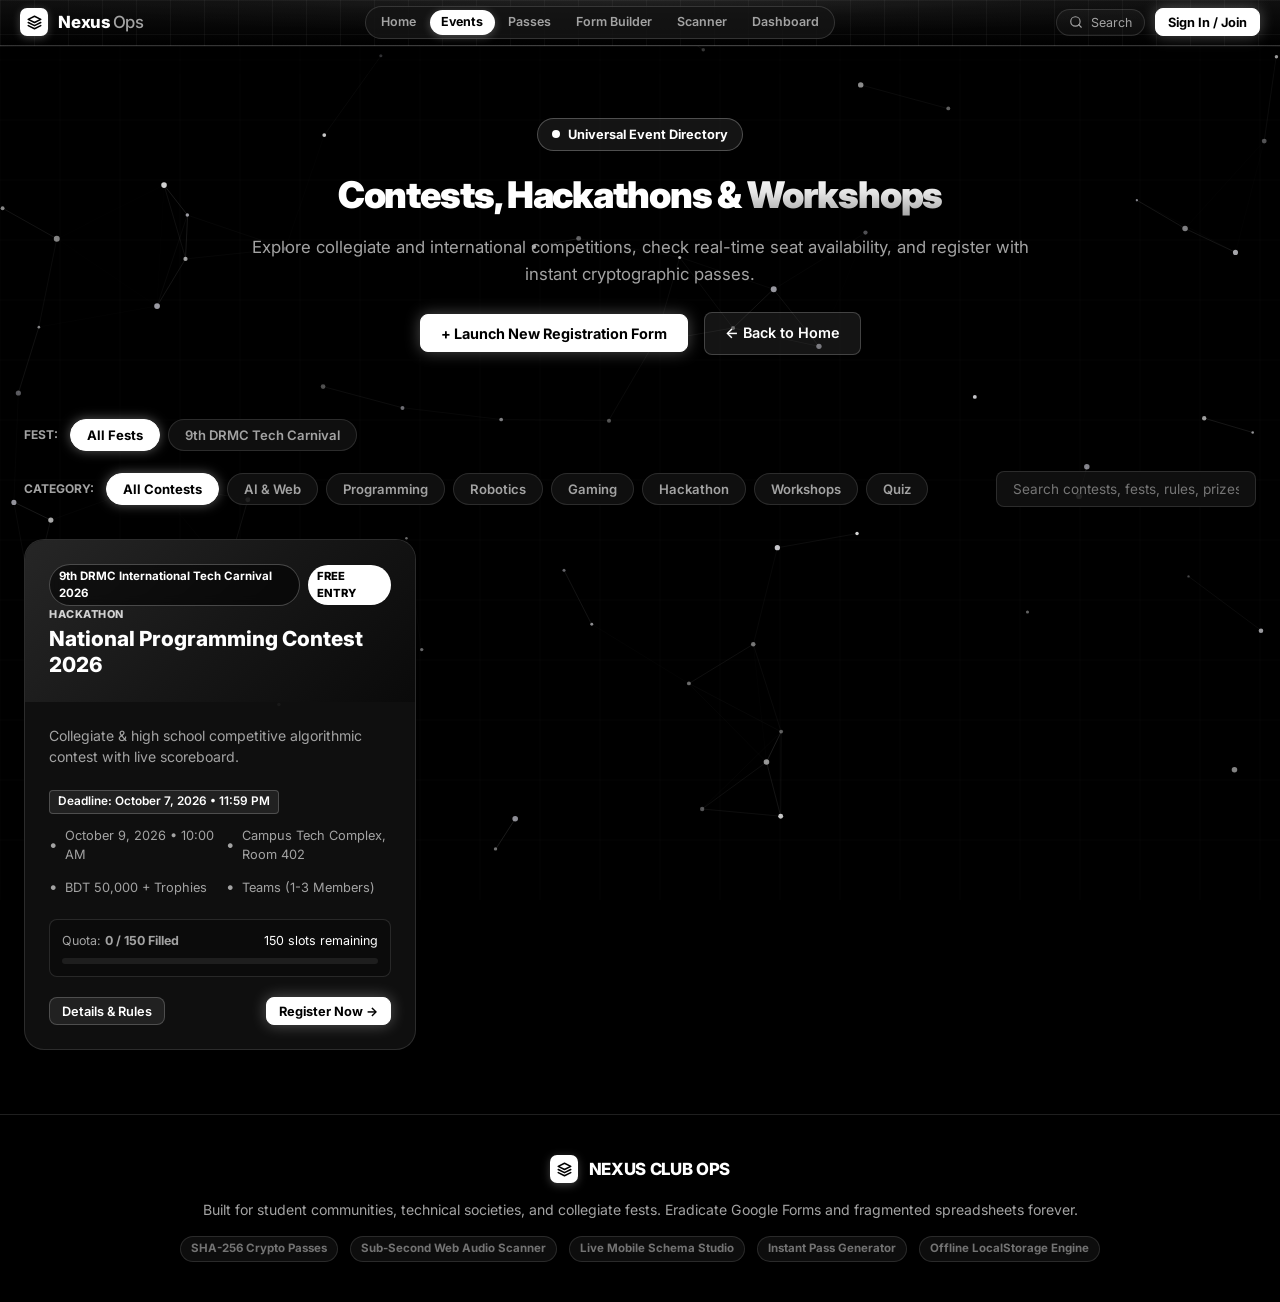
==== commit 2861f3ae: "Remove certificate option and all related actions from UI" ====
--- a/events.html
+++ b/events.html
@@ -170,7 +170,7 @@
           <span class="f-badge">SHA-256 Crypto Passes</span>
           <span class="f-badge">Sub-Second Web Audio Scanner</span>
           <span class="f-badge">Live Mobile Schema Studio</span>
-          <span class="f-badge">Verifiable Certificate Dispenser</span>
+          <span class="f-badge">Instant Pass Generator</span>
           <span class="f-badge">Offline LocalStorage Engine</span>
         </div>
       </div>
--- a/styles/main.css
+++ b/styles/main.css
@@ -3204,11 +3204,12 @@
   text-align: left;
 }
 
+.nav-user-pill .user-name,
 .user-info-text .user-name {
-  font-size: 0.74rem;
+  font-size: 0.8rem;
   font-weight: 700;
-  line-height: 1.1;
-  max-width: 140px;
+  line-height: 1.2;
+  max-width: 150px;
   overflow: hidden;
   text-overflow: ellipsis;
   white-space: nowrap;
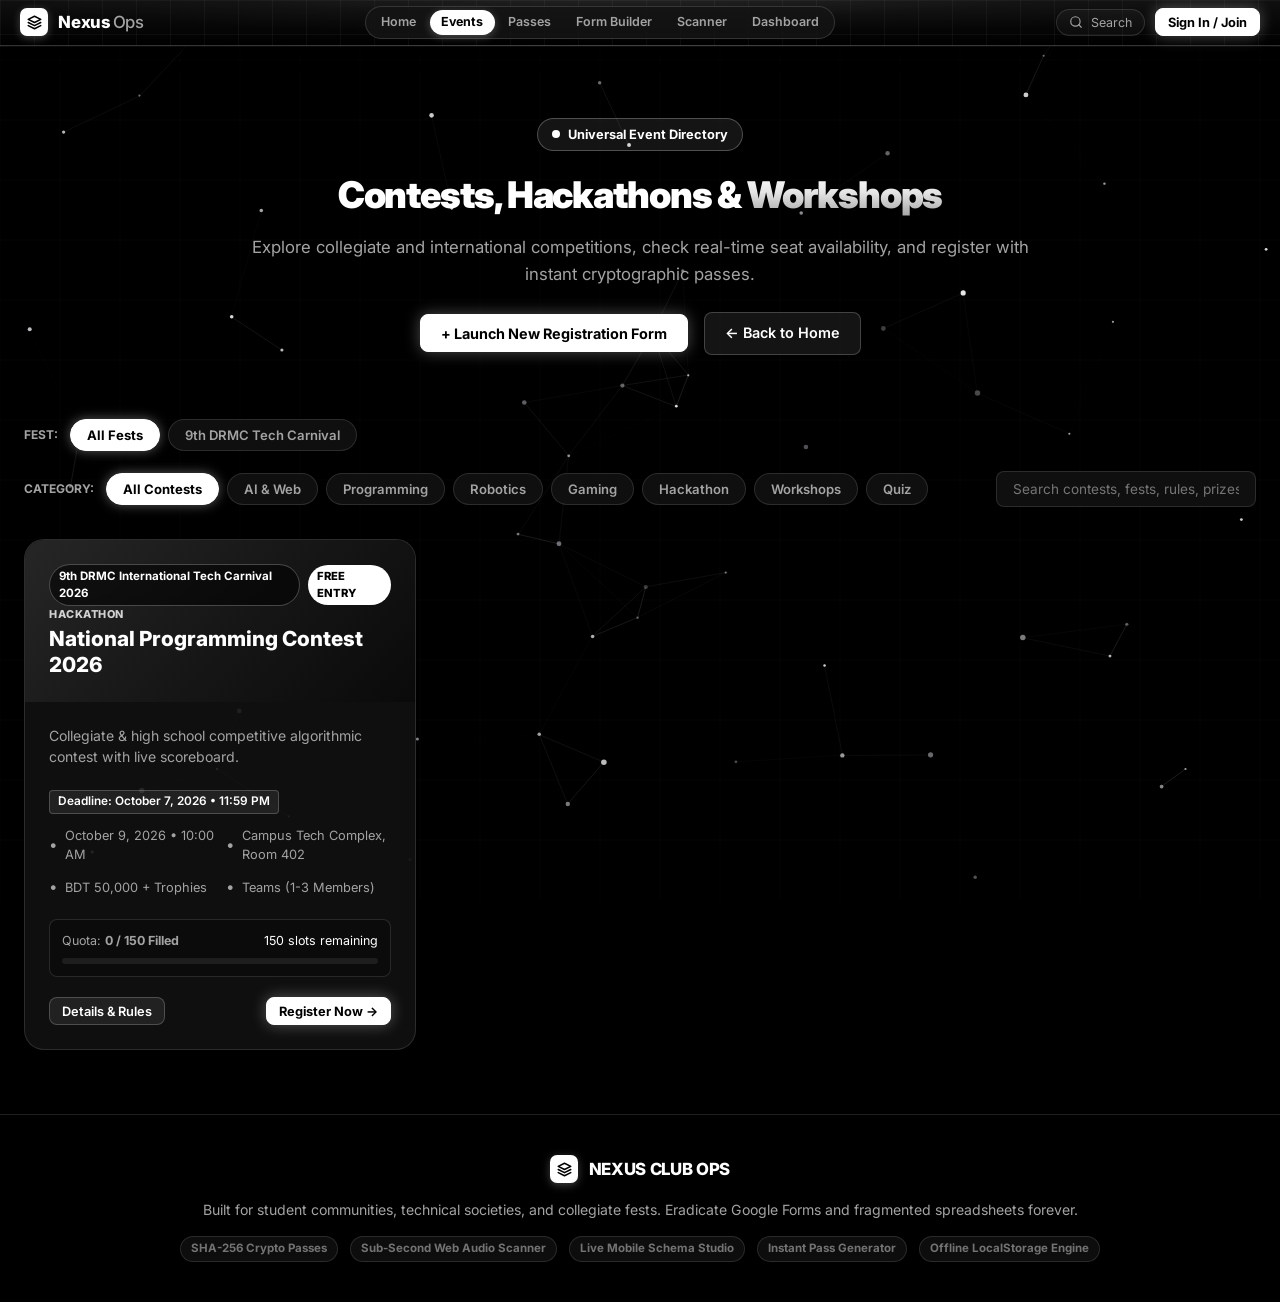
==== commit ea178859: "Add official Google Identity Services auth and full mobile responsive UI" ====
--- a/events.html
+++ b/events.html
@@ -12,6 +12,8 @@
   <link href="https://fonts.googleapis.com/css2?family=Inter:wght@300;400;500;600;700;800;900&family=JetBrains+Mono:wght@400;600;800&display=swap" rel="stylesheet">
 
   <link rel="stylesheet" href="styles/main.css">
+  <!-- Official Google Identity Services SDK -->
+  <script src="https://accounts.google.com/gsi/client" async defer></script>
 </head>
 <body>
 
--- a/styles/main.css
+++ b/styles/main.css
@@ -68,12 +68,21 @@
   color: #ffffff;
 }
 
+html {
+  overflow-x: hidden;
+  width: 100%;
+  max-width: 100vw;
+  -webkit-text-size-adjust: 100%;
+}
+
 body {
   font-family: var(--font-main);
   background-color: var(--bg-primary);
   color: var(--text-main);
   line-height: 1.5;
   overflow-x: hidden;
+  width: 100%;
+  max-width: 100vw;
   min-height: 100vh;
   position: relative;
   -webkit-font-smoothing: antialiased;
@@ -100,6 +109,9 @@
   display: flex;
   flex-direction: column;
   min-height: 100vh;
+  width: 100%;
+  max-width: 100vw;
+  overflow-x: hidden;
 }
 
 /* ==========================================================================
@@ -122,15 +134,92 @@
   border-bottom: 1px solid rgba(255, 255, 255, 0.14);
   box-shadow: 0 4px 20px rgba(0, 0, 0, 0.7), 0 1px 0 rgba(255, 255, 255, 0.08);
   padding: 0.38rem 1.25rem;
+  transition: padding 0.28s cubic-bezier(0.16, 1, 0.3, 1), box-shadow 0.28s ease, border-color 0.28s ease;
+}
+
+@media (min-width: 861px) {
+  .nav-header:hover {
+    padding: 0.85rem 1.75rem;
+    box-shadow: 0 12px 36px rgba(0, 0, 0, 0.9), 0 2px 10px rgba(255, 255, 255, 0.12);
+    border-bottom-color: rgba(255, 255, 255, 0.28);
+  }
 }
 
 .nav-inner {
   max-width: 1400px;
+  width: 100%;
   margin: 0 auto;
   display: flex;
   align-items: center;
   justify-content: space-between;
   gap: 1rem;
+}
+
+@media (max-width: 860px) {
+  .nav-header {
+    padding: 0.5rem 0.75rem;
+  }
+
+  .nav-inner {
+    flex-wrap: wrap;
+    gap: 0.45rem;
+  }
+
+  .brand-group {
+    flex-shrink: 0;
+  }
+
+  .nav-actions-right {
+    margin-left: auto;
+    gap: 0.4rem;
+  }
+
+  .search-trigger-btn {
+    padding: 0.3rem 0.55rem;
+    font-size: 0.75rem;
+  }
+
+  .search-trigger-btn .kbd-shortcut {
+    display: none;
+  }
+
+  .nav-tabs-bar {
+    order: 3;
+    width: 100%;
+    display: flex;
+    overflow-x: auto;
+    -webkit-overflow-scrolling: touch;
+    scrollbar-width: none;
+    padding: 3px 2px;
+    gap: 3px;
+    border-radius: 999px;
+    justify-content: flex-start;
+  }
+
+  .nav-tabs-bar::-webkit-scrollbar {
+    display: none;
+  }
+
+  .nav-tab-btn {
+    flex-shrink: 0;
+    font-size: 0.75rem;
+    padding: 0.32rem 0.65rem;
+    white-space: nowrap;
+  }
+}
+
+@media (max-width: 480px) {
+  .search-btn-text {
+    display: none;
+  }
+
+  .search-trigger-btn {
+    padding: 0.32rem 0.45rem;
+  }
+
+  .nav-user-pill .user-name {
+    max-width: 85px;
+  }
 }
 
 .brand-group {
@@ -200,6 +289,12 @@
   border: 1px solid rgba(255, 255, 255, 0.14);
   gap: 2px;
   flex-shrink: 0;
+  transition: padding 0.28s cubic-bezier(0.16, 1, 0.3, 1), transform 0.28s ease;
+}
+
+.nav-header:hover .nav-tabs-bar {
+  padding: 4px;
+  border-color: rgba(255, 255, 255, 0.22);
 }
 
 .nav-tab-btn {
@@ -219,6 +314,11 @@
   text-decoration: none;
   white-space: nowrap;
   line-height: 1.2;
+}
+
+.nav-header:hover .nav-tab-btn {
+  padding: 0.42rem 0.85rem;
+  font-size: 0.82rem;
 }
 
 .nav-tab-btn:hover {
@@ -385,6 +485,12 @@
   padding: 2rem 1.5rem 4rem;
 }
 
+@media (max-width: 640px) {
+  .main-content {
+    padding: 1rem 0.75rem 3rem;
+  }
+}
+
 .tab-view-section {
   display: none;
 }
@@ -408,6 +514,13 @@
   text-align: center;
   padding: 3rem 1.5rem 2rem;
   position: relative;
+}
+
+@media (max-width: 640px) {
+  .hero-arena {
+    padding: 1.5rem 0.5rem 1.25rem;
+    margin-bottom: 2rem;
+  }
 }
 
 .hero-badge-capsule {
@@ -435,6 +548,12 @@
   margin-right: auto;
 }
 
+@media (max-width: 640px) {
+  .hero-headline {
+    font-size: clamp(1.8rem, 7.5vw, 2.7rem);
+  }
+}
+
 .gradient-text {
   background: linear-gradient(180deg, #ffffff 0%, #e5e5e5 45%, #a3a3a3 100%);
   -webkit-background-clip: text;
@@ -448,6 +567,13 @@
   margin: 0 auto 2.5rem;
 }
 
+@media (max-width: 640px) {
+  .hero-subtitle {
+    font-size: 0.95rem;
+    margin-bottom: 1.5rem;
+  }
+}
+
 .hero-cta-row {
   display: flex;
   align-items: center;
@@ -455,6 +581,18 @@
   gap: 1rem;
   flex-wrap: wrap;
   margin-bottom: 3rem;
+}
+
+@media (max-width: 480px) {
+  .hero-cta-row {
+    flex-direction: column;
+    width: 100%;
+    gap: 0.65rem;
+    margin-bottom: 2rem;
+  }
+  .hero-cta-row .btn {
+    width: 100%;
+  }
 }
 
 /* Live Telemetry Bar */
@@ -464,6 +602,14 @@
   gap: 1.25rem;
   max-width: 1050px;
   margin: 0 auto 3rem;
+}
+
+@media (max-width: 640px) {
+  .hero-telemetry-bar {
+    grid-template-columns: repeat(2, 1fr);
+    gap: 0.65rem;
+    margin-bottom: 2rem;
+  }
 }
 
 .telemetry-card {
@@ -477,6 +623,12 @@
   transition: transform 0.2s, border-color 0.2s;
 }
 
+@media (max-width: 640px) {
+  .telemetry-card {
+    padding: 0.85rem;
+  }
+}
+
 .telemetry-card:hover {
   transform: translateY(-2px);
   border-color: var(--border-glow);
@@ -489,10 +641,22 @@
   letter-spacing: -0.02em;
 }
 
+@media (max-width: 640px) {
+  .t-number {
+    font-size: 1.35rem;
+  }
+}
+
 .t-label {
   font-size: 0.8rem;
   color: var(--text-muted);
   font-weight: 600;
+}
+
+@media (max-width: 640px) {
+  .t-label {
+    font-size: 0.72rem;
+  }
 }
 
 .t-tag {
@@ -519,11 +683,33 @@
   margin-bottom: 2rem;
 }
 
+@media (max-width: 768px) {
+  .arena-filter-bar {
+    flex-direction: column;
+    align-items: stretch;
+    gap: 0.75rem;
+  }
+}
+
 .filter-pills-row {
   display: flex;
   align-items: center;
   gap: 0.5rem;
   flex-wrap: wrap;
+}
+
+@media (max-width: 768px) {
+  .filter-pills-row {
+    width: 100%;
+    overflow-x: auto;
+    flex-wrap: nowrap;
+    -webkit-overflow-scrolling: touch;
+    scrollbar-width: none;
+    padding-bottom: 4px;
+  }
+  .filter-pills-row::-webkit-scrollbar {
+    display: none;
+  }
 }
 
 .filter-pill {
@@ -536,6 +722,8 @@
   border-radius: 999px;
   cursor: pointer;
   transition: all 0.2s;
+  flex-shrink: 0;
+  white-space: nowrap;
 }
 
 .filter-pill:hover {
@@ -561,6 +749,13 @@
   min-width: 260px;
 }
 
+@media (max-width: 768px) {
+  .events-search-input {
+    min-width: 0;
+    width: 100%;
+  }
+}
+
 .events-search-input:focus {
   outline: none;
   border-color: var(--accent-indigo);
@@ -568,12 +763,15 @@
 
 .events-grid {
   display: grid;
-  grid-template-columns: repeat(auto-fill, minmax(360px, 1fr));
+  grid-template-columns: repeat(auto-fill, minmax(min(100%, 340px), 1fr));
   gap: 1.75rem;
 }
 
-@media (max-width: 480px) {
-  .events-grid { grid-template-columns: 1fr; }
+@media (max-width: 768px) {
+  .events-grid {
+    grid-template-columns: 1fr;
+    gap: 1.25rem;
+  }
 }
 
 .event-card {
@@ -717,6 +915,17 @@
   align-items: center;
   justify-content: space-between;
   gap: 0.75rem;
+  flex-wrap: wrap;
+}
+
+@media (max-width: 500px) {
+  .event-card-footer {
+    flex-direction: column;
+    align-items: stretch;
+  }
+  .event-card-footer .btn {
+    width: 100%;
+  }
 }
 
 /* Empty State */
@@ -998,14 +1207,33 @@
 }
 
 .phone-device-bezel {
-  width: 330px;
+  width: 100%;
+  max-width: 330px;
   height: 670px;
   background: #030712;
   border: 12px solid #1e293b;
   border-radius: 46px;
-  box-shadow: 0 25px 50px -12px rgba(0, 0, 0, 0.85), 0 0 35px rgba(99, 102, 241, 0.2);
+  box-shadow: 0 25px 50px -12px rgba(0, 0, 0, 0.85), 0 0 35px rgba(255, 255, 255, 0.1);
   position: relative;
   overflow: hidden;
+  margin: 0 auto;
+}
+
+@media (max-width: 768px) {
+  .phone-preview-col {
+    position: static;
+    top: 0;
+    margin-top: 1.5rem;
+    width: 100%;
+  }
+
+  .phone-device-bezel {
+    max-width: 100%;
+    border-width: 8px;
+    border-radius: 28px;
+    height: auto;
+    min-height: 520px;
+  }
 }
 
 .phone-notch {
@@ -1787,9 +2015,37 @@
   font-size: 0.82rem;
 }
 
+@media (max-width: 768px) {
+  .table-card-header {
+    flex-direction: column;
+    align-items: stretch;
+    gap: 0.75rem;
+  }
+
+  .table-actions-group {
+    width: 100%;
+    flex-direction: column;
+    align-items: stretch;
+    gap: 0.5rem;
+  }
+
+  .admin-search-input,
+  .admin-select {
+    width: 100%;
+    min-width: 0;
+  }
+
+  .admin-input,
+  .admin-input.flex-2 {
+    width: 100%;
+    min-width: 0;
+  }
+}
+
 .table-responsive {
   width: 100%;
   overflow-x: auto;
+  -webkit-overflow-scrolling: touch;
 }
 
 .crm-table {
@@ -2065,6 +2321,28 @@
   margin-bottom: 1.25rem;
 }
 
+@media (max-width: 480px) {
+  .hologram-card {
+    padding: 1.25rem 1rem;
+    border-radius: 18px;
+  }
+
+  .badge-code-row {
+    flex-direction: column;
+    gap: 1rem;
+    align-items: center;
+  }
+
+  .badge-telemetry {
+    width: 100%;
+  }
+
+  .badge-qr-box svg {
+    max-width: 120px;
+    height: auto;
+  }
+}
+
 .badge-qr-box {
   background: #ffffff;
   padding: 6px;
@@ -2168,6 +2446,12 @@
   animation: fadeIn 0.2s ease;
 }
 
+@media (max-width: 600px) {
+  .modal-backdrop {
+    padding: 0.5rem;
+  }
+}
+
 .modal-dialog {
   background: #0a0a0a;
   border: 1px solid var(--border-subtle);
@@ -2180,6 +2464,13 @@
   flex-direction: column;
 }
 
+@media (max-width: 600px) {
+  .modal-dialog {
+    max-height: 94vh;
+    border-radius: var(--radius-md);
+  }
+}
+
 .modal-sm { max-width: 440px; }
 .modal-md { max-width: 620px; }
 .modal-lg { max-width: 840px; }
@@ -2193,6 +2484,12 @@
   align-items: flex-start;
 }
 
+@media (max-width: 600px) {
+  .modal-header {
+    padding: 1rem 1.15rem;
+  }
+}
+
 .modal-club-tag {
   font-size: 0.75rem;
   font-weight: 700;
@@ -2202,6 +2499,12 @@
 .modal-title {
   font-size: 1.35rem;
   font-weight: 800;
+}
+
+@media (max-width: 600px) {
+  .modal-title {
+    font-size: 1.15rem;
+  }
 }
 
 .modal-close-btn {
@@ -2228,12 +2531,29 @@
   flex: 1;
 }
 
+@media (max-width: 600px) {
+  .modal-body {
+    padding: 1rem 1.15rem;
+  }
+}
+
 .modal-footer {
   padding: 1.25rem 1.75rem;
   border-top: 1px solid var(--border-subtle);
   display: flex;
   justify-content: flex-end;
   gap: 0.75rem;
+}
+
+@media (max-width: 600px) {
+  .modal-footer {
+    padding: 1rem 1.15rem;
+    flex-direction: column;
+    gap: 0.5rem;
+  }
+  .modal-footer .btn {
+    width: 100%;
+  }
 }
 
 .modal-event-hero {
@@ -2246,6 +2566,13 @@
   display: grid;
   grid-template-columns: repeat(3, 1fr);
   gap: 1rem;
+}
+
+@media (max-width: 600px) {
+  .hero-details-row {
+    grid-template-columns: 1fr;
+    gap: 0.5rem;
+  }
 }
 
 .hd-box {
@@ -2567,12 +2894,28 @@
   padding: 1.25rem;
 }
 
+@media (max-width: 500px) {
+  .badge-render-area {
+    padding: 0.75rem 0.5rem;
+  }
+}
+
 .badge-modal-controls {
   padding: 0 1.25rem 1.5rem;
   display: flex;
   gap: 0.65rem;
   justify-content: center;
   flex-wrap: wrap;
+}
+
+@media (max-width: 500px) {
+  .badge-modal-controls {
+    flex-direction: column;
+    padding: 0 1rem 1.25rem;
+  }
+  .badge-modal-controls .btn {
+    width: 100%;
+  }
 }
 
 /* ==========================================================================
@@ -3566,6 +3909,24 @@
   gap: 1rem;
 }
 
+@media (max-width: 640px) {
+  .section-head-bar {
+    flex-direction: column;
+    align-items: stretch;
+    gap: 0.75rem;
+  }
+  .sh-actions {
+    width: 100%;
+    display: flex;
+    gap: 0.5rem;
+  }
+  .sh-actions .btn {
+    flex: 1;
+    text-align: center;
+    justify-content: center;
+  }
+}
+
 .sh-title-group h2 {
   font-size: 1.6rem;
   font-weight: 800;
@@ -3584,19 +3945,26 @@
 
 .fests-grid {
   display: grid;
-  grid-template-columns: repeat(auto-fill, minmax(360px, 1fr));
+  grid-template-columns: repeat(auto-fill, minmax(min(100%, 340px), 1fr));
   gap: 1.75rem;
 }
 
-@media (max-width: 480px) {
+@media (max-width: 768px) {
   .fests-grid {
     grid-template-columns: 1fr;
+    gap: 1.25rem;
   }
 }
 
 .fest-card {
   max-width: 440px;
   width: 100%;
+}
+
+@media (max-width: 600px) {
+  .fest-card {
+    max-width: 100%;
+  }
 }
 
 .fest-card.fest-card-selected {
@@ -4010,9 +4378,64 @@
   flex-wrap: wrap;
 }
 
+@media (max-width: 640px) {
+  .events-page-header {
+    padding: 1rem 0.5rem;
+    margin: 0.5rem auto 1.5rem auto;
+  }
+  .events-page-title {
+    font-size: 1.65rem;
+  }
+  .events-page-desc {
+    font-size: 0.9rem;
+    margin-bottom: 1rem;
+  }
+  .events-header-actions {
+    flex-direction: column;
+    width: 100%;
+    gap: 0.65rem;
+  }
+  .events-header-actions .btn {
+    width: 100%;
+  }
+}
+
 /* ==========================================================================
    GOOGLE OAUTH ACCOUNT SELECTOR & DASHBOARD PROFILE EDITOR
    ========================================================================== */
+
+/* Google Official Button Slot & GIS Styles */
+.google-official-btn-slot {
+  display: flex;
+  justify-content: center;
+  align-items: center;
+  width: 100%;
+  min-height: 44px;
+  margin-bottom: 0.5rem;
+}
+
+.google-auth-meta-row {
+  display: flex;
+  justify-content: space-between;
+  align-items: center;
+  margin-top: 0.6rem;
+  padding: 0 0.25rem;
+}
+
+.btn-subtle-link {
+  background: transparent;
+  border: none;
+  color: var(--text-muted);
+  font-size: 0.75rem;
+  cursor: pointer;
+  text-decoration: underline;
+  transition: color 0.2s;
+  padding: 2px 4px;
+}
+
+.btn-subtle-link:hover {
+  color: #ffffff;
+}
 
 /* Google OAuth Dialog */
 .google-modal-dialog {
@@ -4026,6 +4449,19 @@
   position: relative;
 }
 
+@media (max-width: 600px) {
+  .google-modal-dialog {
+    max-height: 94vh;
+    border-radius: var(--radius-md);
+  }
+  .google-modal-top {
+    padding: 1.25rem 1rem 1rem;
+  }
+  .google-modal-body {
+    padding: 1rem 1rem;
+  }
+}
+
 .google-modal-top {
   padding: 1.75rem 1.75rem 1.25rem 1.75rem;
   text-align: center;
